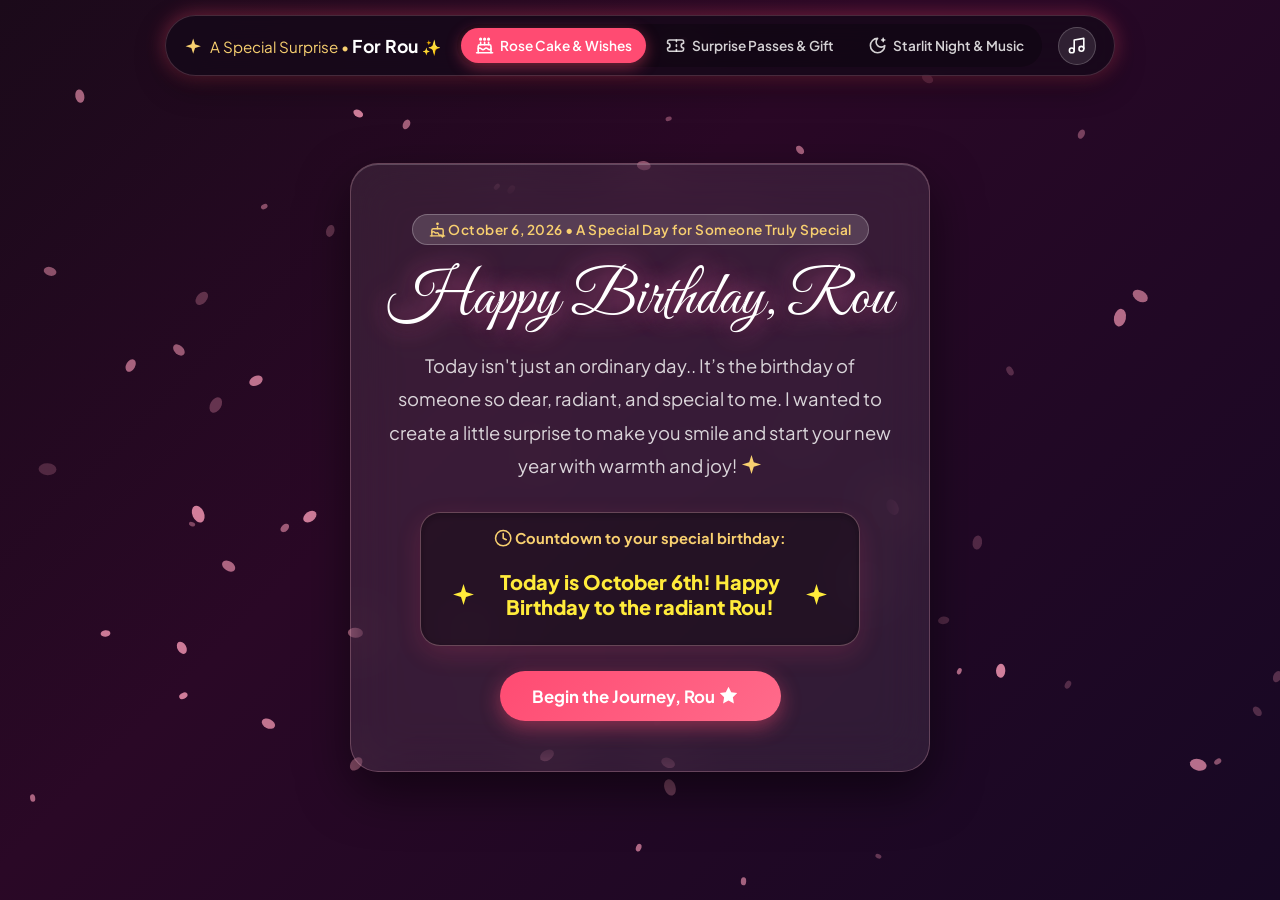
==== index.html @ e57c2c5a "feat: complete Birthday experience for Rou with Vercel deployment configuration" ====
<!DOCTYPE html>
<html lang="en" dir="ltr">
<head>
    <meta charset="UTF-8">
    <meta name="viewport" content="width=device-width, initial-scale=1.0">
    <title>Happy Birthday, Rou! ✨ A Special Celebration</title>
    <!-- Google Fonts: Cairo, Playfair Display, Great Vibes, Plus Jakarta Sans -->
    <link rel="preconnect" href="https://fonts.googleapis.com">
    <link rel="preconnect" href="https://fonts.gstatic.com" crossorigin>
    <link href="https://fonts.googleapis.com/css2?family=Alex+Brush&family=Cairo:wght@400;600;700;800;900&family=Great+Vibes&family=Playfair+Display:ital,wght@0,500;0,700;1,400&family=Plus+Jakarta+Sans:wght@400;500;600;700&display=swap" rel="stylesheet">
    <link rel="stylesheet" href="style.css">
</head>
<body class="theme-rose">

    <!-- Ambient Canvas Backgrounds -->
    <canvas id="particlesCanvas"></canvas>

    <!-- Top Theme & Experience Switcher -->
    <header class="top-nav-container">
        <div class="nav-brand">
            <span class="sparkle-icon">
                <svg class="svg-icon" viewBox="0 0 24 24"><path d="M12 2L14.4 9.6L22 12L14.4 14.4L12 22L9.6 14.4L2 12L9.6 9.6L12 2Z"/></svg>
            </span>
            <span class="brand-text">A Special Surprise • <strong>For Rou</strong> ✨</span>
        </div>
        <nav class="nav-tabs" id="navTabs">
            <button class="nav-tab-btn active" data-theme="theme-rose" data-view="view-cake">
                <span class="tab-icon">
                    <svg class="svg-icon stroke" viewBox="0 0 24 24"><path d="M20 21v-8a2 2 0 0 0-2-2H6a2 2 0 0 0-2 2v8"/><path d="M4 16s.5-1 2-1 2.5 2 4 2 2.5-2 4-2 2.5 2 4 2 2-1 2-1"/><path d="M2 21h20"/><path d="M7 8v3"/><path d="M12 8v3"/><path d="M17 8v3"/><circle cx="7" cy="4" r="1"/><circle cx="12" cy="4" r="1"/><circle cx="17" cy="4" r="1"/></svg>
                </span>
                <span class="tab-label">
                    <span class="label-full">Rose Cake & Wishes</span>
                    <span class="label-short">Cake</span>
                </span>
            </button>
            <button class="nav-tab-btn" data-theme="theme-scrapbook" data-view="view-scrapbook">
                <span class="tab-icon">
                    <svg class="svg-icon stroke" viewBox="0 0 24 24"><path d="M2 9a3 3 0 0 1 0 6v2a2 2 0 0 0 2 2h16a2 2 0 0 0 2-2v-2a3 3 0 0 1 0-6V7a2 2 0 0 0-2-2H4a2 2 0 0 0-2 2z"/><path d="M13 5v2"/><path d="M13 17v2"/><path d="M13 11v2"/></svg>
                </span>
                <span class="tab-label">
                    <span class="label-full">Surprise Passes & Gift</span>
                    <span class="label-short">Passes</span>
                </span>
            </button>
            <button class="nav-tab-btn" data-theme="theme-stars" data-view="view-stars">
                <span class="tab-icon">
                    <svg class="svg-icon stroke" viewBox="0 0 24 24"><path d="M12 3a6 6 0 0 0 9 9 9 9 0 1 1-9-9Z"/><path d="M19 3v4"/><path d="M21 5h-4"/></svg>
                </span>
                <span class="tab-label">
                    <span class="label-full">Starlit Night & Music</span>
                    <span class="label-short">Stars</span>
                </span>
            </button>
        </nav>
        <div class="audio-control-wrapper">
            <button id="musicToggleBtn" class="audio-btn" title="Play / Pause Music">
                <span class="audio-icon" id="audioIcon">
                    <svg class="svg-icon stroke" viewBox="0 0 24 24"><path d="M9 18V5l12-2v13"/><circle cx="6" cy="18" r="3"/><circle cx="18" cy="16" r="3"/></svg>
                </span>
                <span class="audio-wave">
                    <span></span><span></span><span></span>
                </span>
            </button>
        </div>
    </header>

    <!-- MAIN VIEW CONTAINER -->
    <main class="main-content-wrapper">

        <!-- ======================================================== -->
        <!-- EXPERIENCE 1: ROSE & VELVET DREAM + INTERACTIVE CAKE    -->
        <!-- ======================================================== -->
        <section id="view-cake" class="view-section active">
            <div class="step active" id="cakeStep1">
                <div class="glass-card welcome-card">
                    <div class="badge-pill">
                        <svg class="svg-icon stroke" viewBox="0 0 24 24"><path d="M20 21v-8a2 2 0 0 0-2-2H6a2 2 0 0 0-2 2v8"/><path d="M4 16s.5-1 2-1 2.5 2 4 2 2.5-2 4 2 2.5-2 4 2 2-1 2-1"/><path d="M2 21h20"/><path d="M12 8v3"/><circle cx="12" cy="4" r="1"/></svg>
                        October 6, 2026 • A Special Day for Someone Truly Special
                    </div>
                    <h1 class="script-title">Happy Birthday, Rou</h1>
                    <p class="welcome-lead">Today isn't just an ordinary day.. It’s the birthday of someone so dear, radiant, and special to me. I wanted to create a little surprise to make you smile and start your new year with warmth and joy! <svg class="svg-icon" viewBox="0 0 24 24" style="color:var(--accent-gold);"><path d="M12 2L14.4 9.6L22 12L14.4 14.4L12 22L9.6 14.4L2 12L9.6 9.6L12 2Z"/></svg></p>
                    
                    <!-- Live Birthday Countdown Widget -->
                    <div class="countdown-widget">
                        <span class="countdown-label">
                            <svg class="svg-icon stroke" viewBox="0 0 24 24"><circle cx="12" cy="12" r="10"/><polyline points="12 6 12 12 16 14"/></svg>
                            Countdown to your special birthday:
                        </span>
                        <div class="countdown-grid" id="mainCountdown">
                            <div class="c-unit">
                                <span class="c-val" id="cdDays">00</span>
                                <span class="c-lbl">Days</span>
                            </div>
                            <span class="c-sep">:</span>
                            <div class="c-unit">
                                <span class="c-val" id="cdHours">00</span>
                                <span class="c-lbl">Hours</span>
                            </div>
                            <span class="c-sep">:</span>
                            <div class="c-unit">
                                <span class="c-val" id="cdMins">00</span>
                                <span class="c-lbl">Mins</span>
                            </div>
                            <span class="c-sep">:</span>
                            <div class="c-unit">
                                <span class="c-val" id="cdSecs">00</span>
                                <span class="c-lbl">Secs</span>
                            </div>
                        </div>
                    </div>

                    <button id="startRoseJourneyBtn" class="magic-btn primary-btn">
                        <span>Begin the Journey, Rou <svg class="svg-icon" viewBox="0 0 24 24"><polygon points="12 2 15.09 8.26 22 9.27 17 14.14 18.18 21.02 12 17.77 5.82 21.02 7 14.14 2 9.27 8.91 8.26 12 2"/></svg></span>
                        <div class="btn-glow"></div>
                    </button>
                </div>
            </div>

            <!-- Step 2: Interactive Envelope -->
            <div class="step" id="cakeStep2">
                <div class="envelope-wrapper">
                    <div class="envelope-box" id="envelopeInteractive">
                        <div class="envelope-back"></div>
                        <div class="letter-preview">
                            <span class="seal-text">To Rou <svg class="svg-icon stroke" viewBox="0 0 24 24"><rect width="20" height="16" x="2" y="4" rx="2"/><path d="m22 7-8.97 5.7a1.94 1.94 0 0 1-2.06 0L2 7"/></svg></span>
                        </div>
                        <div class="envelope-flap"></div>
                        <div class="envelope-front"></div>
                        <div class="wax-seal">
                            <span class="seal-letter">R</span>
                        </div>
                    </div>
                    <p class="pulse-hint">Click the envelope to open <svg class="svg-icon stroke" viewBox="0 0 24 24"><rect width="20" height="16" x="2" y="4" rx="2"/><path d="m22 7-8.97 5.7a1.94 1.94 0 0 1-2.06 0L2 7"/></svg></p>
                </div>
            </div>

            <!-- Step 3: Unfolding Letter for Rou -->
            <div class="step" id="cakeStep3">
                <div class="parchment-letter-wrapper" id="parchmentWrapper">
                    <div class="parchment-letter">
                        <div class="letter-header">
                            <span class="letter-date">October 6, 2026</span>
                            <h2 class="letter-salutation">To the sweetest Rou,</h2>
                        </div>
                        <div class="letter-body">
                            <p>Happy Birthday! Wishing you a year full of radiant smiles, peaceful days, and all the true happiness your gentle soul deserves.</p>
                            <p>I can’t begin to tell you how much your presence truly means to me, and how easily you turn an ordinary day into something bright, beautiful, and memorable. I feel genuinely lucky to have you in my life and for every moment we get to share.</p>
                            <p class="letter-quote">"May you always stay as joyful, radiant, and inspiring as you are.. and may we always remain this close, standing by each other through it all."</p>
                        </div>
                        <div class="letter-footer">
                            <p class="letter-sign">Always got your back & right here with you <svg class="svg-icon heart-pulse" viewBox="0 0 24 24" style="color:#e63946;width:1.25em;height:1.25em;vertical-align:-0.18em;filter:drop-shadow(0 0 8px rgba(230,57,70,0.6));"><path d="M12 21.35l-1.45-1.32C5.4 15.36 2 12.28 2 8.5 2 5.42 4.42 3 7.5 3c1.74 0 3.41.81 4.5 2.09C13.09 3.81 14.76 3 16.5 3 19.58 3 22 5.42 22 8.5c0 3.78-3.4 6.86-8.55 11.54L12 21.35z"/></svg></p>
                            <button id="proceedToCakeBtn" class="magic-btn gold-btn">
                                <span>Reveal the Cake & Candles <svg class="svg-icon stroke" viewBox="0 0 24 24"><path d="M20 21v-8a2 2 0 0 0-2-2H6a2 2 0 0 0-2 2v8"/><path d="M4 16s.5-1 2-1 2.5 2 4 2 2.5-2 4-2 2.5 2 4 2 2-1 2-1"/><path d="M2 21h20"/><path d="M12 8v3"/><circle cx="12" cy="4" r="1"/></svg></span>
                            </button>
                        </div>
                    </div>
                </div>
            </div>

            <!-- Step 4: The 3D Cake with Blowable Candle & Grand Fireworks -->
            <div class="step" id="cakeStep4">
                <div class="grand-celebration">
                    <div class="confetti-container" id="confettiContainer"></div>
                    <div class="fireworks-canvas-container" id="fireworksContainer"></div>
                    <div class="balloons-flow" id="balloonsFlow"></div>

                    <div class="cake-showcase-card">
                        <div class="celebration-titles">
                            <span class="sparkle-tag"><svg class="svg-icon" viewBox="0 0 24 24"><path d="M12 2L14.4 9.6L22 12L14.4 14.4L12 22L9.6 14.4L2 12L9.6 9.6L12 2Z"/></svg> The Sweetest Birthday Wish <svg class="svg-icon" viewBox="0 0 24 24"><path d="M12 2L14.4 9.6L22 12L14.4 14.4L12 22L9.6 14.4L2 12L9.6 9.6L12 2Z"/></svg></span>
                            <h1 class="main-celebrate-title" id="typewriterGreeting">Happy Birthday, Rou!</h1>
                            <p class="cake-instruction" id="cakeInstruction">
                                <span class="blow-icon"><svg class="svg-icon stroke" viewBox="0 0 24 24"><path d="M17.7 7.7a2.5 2.5 0 1 1 1.8 4.3H2"/><path d="M9.6 4.6A2 2 0 1 1 11 8H2"/><path d="M12.6 19.4A2 2 0 1 0 14 16H2"/></svg></span>
                                <strong>Make a wish for your new year and blow out the candle!</strong>
                            </p>
                        </div>

                        <!-- 3D Luxury Cake Model -->
                        <div class="cake-stage" id="cakeStage">
                            <div class="cake-assembly">
                                <!-- Candle sitting on top -->
                                <div class="candle-wrapper" id="candleWrapper" title="Click to blow out the candle!">
                                    <div class="candle-flame" id="candleFlame">
                                        <div class="flame-inner"></div>
                                        <div class="flame-glow"></div>
                                    </div>
                                    <div class="candle-wick"></div>
                                    <div class="candle-stick"></div>
                                    <div class="candle-smoke" id="candleSmoke"></div>
                                </div>

                                <!-- Cake Structure (Top -> Middle -> Bottom) -->
                                <div class="cake-structure" id="cakeStructure">
                                    <!-- Top Tier (Smallest) -->
                                    <div class="cake-tier tier-top">
                                        <div class="tier-frosting-cap"></div>
                                        <div class="tier-cream-drips">
                                            <span class="drip d1"></span>
                                            <span class="drip d2"></span>
                                            <span class="drip d3"></span>
                                            <span class="drip d4"></span>
                                        </div>
                                        <div class="tier-berries">
                                            <div class="cake-cherry"><span class="cherry-stem"></span></div>
                                            <div class="cake-cherry"><span class="cherry-stem"></span></div>
                                            <div class="cake-cherry"><span class="cherry-stem"></span></div>
                                        </div>
                                    </div>

                                    <!-- Middle Tier -->
                                    <div class="cake-tier tier-middle">
                                        <div class="tier-frosting-cap"></div>
                                        <div class="tier-cream-drips">
                                            <span class="drip d1"></span>
                                            <span class="drip d2"></span>
                                            <span class="drip d3"></span>
                                            <span class="drip d4"></span>
                                            <span class="drip d5"></span>
                                        </div>
                                        <div class="tier-pearls"></div>
                                    </div>

                                    <!-- Bottom Tier (Widest) -->
                                    <div class="cake-tier tier-bottom">
                                        <div class="tier-frosting-cap"></div>
                                        <div class="tier-cream-drips">
                                            <span class="drip d1"></span>
                                            <span class="drip d2"></span>
                                            <span class="drip d3"></span>
                                            <span class="drip d4"></span>
                                            <span class="drip d5"></span>
                                            <span class="drip d6"></span>
                                        </div>
                                        <div class="tier-pearls"></div>
                                    </div>
                                </div>

                                <!-- Cake Stand & Plate under the bottom tier -->
                                <div class="cake-stand">
                                    <div class="plate-top"></div>
                                    <div class="stand-pillar"></div>
                                    <div class="stand-base"></div>
                                </div>
                            </div>
                        </div>

                        <!-- Blow Button for easy interaction -->
                        <div class="blow-action-container">
                            <button id="blowCandleBtn" class="magic-btn candle-action-btn">
                                <span><svg class="svg-icon stroke" viewBox="0 0 24 24"><path d="M17.7 7.7a2.5 2.5 0 1 1 1.8 4.3H2"/><path d="M9.6 4.6A2 2 0 1 1 11 8H2"/><path d="M12.6 19.4A2 2 0 1 0 14 16H2"/></svg> Blow out the candle, Rou!</span>
                            </button>
                        </div>

                        <div class="celebration-wishes-box" id="celebrationWishesBox">
                            <p class="poetic-wish">"Wishing you a year as bright as your smile and as warm as your heart. May joy surround you every single day!"</p>
                            <div class="final-signature-pill">Specially Made • For Rou ✨</div>
                            <div class="post-cake-links">
                                <button class="mini-switch-btn" data-switch="view-scrapbook">
                                    <span>Go to Surprise Passes & Gift <svg class="svg-icon stroke" viewBox="0 0 24 24"><path d="M2 9a3 3 0 0 1 0 6v2a2 2 0 0 0 2 2h16a2 2 0 0 0 2-2v-2a3 3 0 0 1 0-6V7a2 2 0 0 0-2-2H4a2 2 0 0 0-2 2z"/><path d="M13 5v2"/><path d="M13 17v2"/><path d="M13 11v2"/></svg> ➔</span>
                                </button>
                            </div>
                        </div>
                    </div>
                </div>
            </div>
        </section>


        <!-- ======================================================== -->
        <!-- EXPERIENCE 2: POLAROID SCRAPBOOK & SCRATCH-OFF COUPONS    -->
        <!-- ======================================================== -->
        <section id="view-scrapbook" class="view-section">
            <div class="scrapbook-container">
                <!-- Glowing Fairy Lights String -->
                <div class="fairy-lights-string">
                    <span class="light-bulb b1"></span>
                    <span class="light-bulb b2"></span>
                    <span class="light-bulb b3"></span>
                    <span class="light-bulb b4"></span>
                    <span class="light-bulb b5"></span>
                    <span class="light-bulb b6"></span>
                    <span class="light-bulb b7"></span>
                    <span class="light-bulb b8"></span>
                </div>

                <div class="section-hero">
                    <h2 class="vintage-title">
                        <span>Surprise Passes & Wishes</span>
                        <span class="highlight-rou">For Rou <svg class="svg-icon stroke" viewBox="0 0 24 24" style="width:1.15em;height:1.15em;color:var(--accent-gold);"><path d="M2 9a3 3 0 0 1 0 6v2a2 2 0 0 0 2 2h16a2 2 0 0 0 2-2v-2a3 3 0 0 1 0-6V7a2 2 0 0 0-2-2H4a2 2 0 0 0-2 2z"/><path d="M13 5v2"/><path d="M13 17v2"/><path d="M13 11v2"/></svg></span>
                    </h2>
                    <p class="section-subtitle">3 exclusive birthday vouchers crafted just for you.. Click any card to redeem!</p>
                </div>

                <!-- Interactive Golden Birthday Vouchers -->
                <div class="vouchers-grid">
                    <!-- Ticket 1 -->
                    <div class="voucher-card tilt-left" id="voucherCard1" tabindex="0">
                        <div class="clip-pin"></div>
                        <div class="voucher-header">
                            <span class="voucher-serial">PASS #01 • TRUTH PASS</span>
                            <span class="voucher-badge">100% Honest</span>
                        </div>
                        <div class="voucher-icon-wrap">
                            <svg class="svg-icon stroke" viewBox="0 0 24 24" style="color:var(--accent-gold);"><path d="M7.9 20A9 9 0 1 0 4 16.1L2 22Z"/><path d="M9.09 9a3 3 0 0 1 5.83 1c0 2-3 3-3 3"/><line x1="12" y1="17" x2="12.01" y2="17"/></svg>
                        </div>
                        <h3 class="voucher-title">The Ultimate Truth Card</h3>
                        <p class="voucher-desc">You have the right to ask me any question that crosses your mind, and you'll get a 100% honest, heartfelt answer with zero hesitation or dodging.</p>
                        <div class="voucher-action">
                            <button class="voucher-btn" data-voucher="1">
                                <span>Redeem Voucher Now</span>
                                <svg class="svg-icon stroke" viewBox="0 0 24 24" style="width:1em;height:1em;"><polygon points="12 2 15.09 8.26 22 9.27 17 14.14 18.18 21.02 12 17.77 5.82 21.02 7 14.14 2 9.27 8.91 8.26 12 2"/></svg>
                            </button>
                        </div>
                        <div class="voucher-stamp">Pure Honesty 100% 🤍</div>
                    </div>

                    <!-- Ticket 2 -->
                    <div class="voucher-card tilt-straight highlight-card" id="voucherCard2" tabindex="0">
                        <div class="clip-pin"></div>
                        <div class="voucher-header">
                            <span class="voucher-serial">PASS #02 • MAGIC WISH</span>
                            <span class="voucher-badge">100% Guaranteed</span>
                        </div>
                        <div class="voucher-icon-wrap">
                            <svg class="svg-icon stroke" viewBox="0 0 24 24" style="color:#ffd700;"><path d="m12 3-1.912 5.813a2 2 0 0 1-1.275 1.275L3 12l5.813 1.912a2 2 0 0 1 1.275 1.275L12 21l1.912-5.813a2 2 0 0 1 1.275-1.275L21 12l-5.813-1.912a2 2 0 0 1-1.275-1.275L12 3Z"/><path d="M5 3v4"/><path d="M19 17v4"/><path d="M3 5h4"/><path d="M17 19h4"/></svg>
                        </div>
                        <h3 class="voucher-title">Any Wish Granted for Rou</h3>
                        <p class="voucher-desc">One wish, favor, or request of your choice granted anytime you wish, with zero conditions attached. Use it whenever you please.</p>
                        <div class="voucher-action">
                            <button class="voucher-btn" data-voucher="2">
                                <span>Redeem Voucher Now</span>
                                <svg class="svg-icon stroke" viewBox="0 0 24 24" style="width:1em;height:1em;"><polygon points="12 2 15.09 8.26 22 9.27 17 14.14 18.18 21.02 12 17.77 5.82 21.02 7 14.14 2 9.27 8.91 8.26 12 2"/></svg>
                            </button>
                        </div>
                        <div class="voucher-stamp">Ready to Fulfill! 🪄</div>
                    </div>

                    <!-- Ticket 3 -->
                    <div class="voucher-card tilt-right" id="voucherCard3" tabindex="0">
                        <div class="clip-pin"></div>
                        <div class="voucher-header">
                            <span class="voucher-serial">PASS #03 • 24/7 HOTLINE</span>
                            <span class="voucher-badge">Emergency 24/7</span>
                        </div>
                        <div class="voucher-icon-wrap">
                            <svg class="svg-icon stroke" viewBox="0 0 24 24" style="color:#64ffda;"><path d="M22 16.92v3a2 2 0 0 1-2.18 2 19.79 19.79 0 0 1-8.63-3.07 19.5 19.5 0 0 1-6-6 19.79 19.79 0 0 1-3.07-8.67A2 2 0 0 1 4.11 2h3a2 2 0 0 1 2 1.72 12.84 12.84 0 0 0 .7 2.81 2 2 0 0 1-.45 2.11L8.09 9.91a16 16 0 0 0 6 6l1.27-1.27a2 2 0 0 1 2.11-.45 12.84 12.84 0 0 0 2.81.7A2 2 0 0 1 22 16.92z"/></svg>
                        </div>
                        <h3 class="voucher-title">Heart-to-Heart & Listening 24/7</h3>
                        <p class="voucher-desc">A late-night call, a safe space to vent, or just someone to listen whenever life feels heavy.. I’m always here and ready to turn your mood around.</p>
                        <div class="voucher-action">
                            <button class="voucher-btn" data-voucher="3">
                                <span>Redeem Voucher Now</span>
                                <svg class="svg-icon stroke" viewBox="0 0 24 24" style="width:1em;height:1em;"><polygon points="12 2 15.09 8.26 22 9.27 17 14.14 18.18 21.02 12 17.77 5.82 21.02 7 14.14 2 9.27 8.91 8.26 12 2"/></svg>
                            </button>
                        </div>
                        <div class="voucher-stamp">Line Always Open 📞</div>
                    </div>
                </div>

                <!-- Interactive 3D Mystery Gift Box & Secret Flip Cards -->
                <div class="gift-and-secrets-section">
                    <!-- 3D Unboxing Gift Box -->
                    <div class="giftbox-showcase-card">
                        <div class="giftbox-header">
                            <span class="gift-icon">
                                <svg class="svg-icon stroke" viewBox="0 0 24 24"><path d="M20 12v10H4V12"/><path d="M2 7h20v5H2z"/><path d="M12 22V7"/><path d="M12 7H7.5a2.5 2.5 0 0 1 0-5C11 2 12 7 12 7z"/><path d="M12 7h4.5a2.5 2.5 0 0 0 0-5C13 2 12 7 12 7z"/></svg>
                            </span>
                            <h3>Morning Surprise for Rou</h3>
                            <p>This website is just a gentle prelude... A real gift is waiting for you in the morning! Click the box <svg class="svg-icon stroke" viewBox="0 0 24 24" style="width:1.1em;height:1.1em;color:var(--accent-gold);"><path d="M20 12v10H4V12"/><path d="M2 7h20v5H2z"/><path d="M12 22V7"/><path d="M12 7H7.5a2.5 2.5 0 0 1 0-5C11 2 12 7 12 7z"/><path d="M12 7h4.5a2.5 2.5 0 0 0 0-5C13 2 12 7 12 7z"/></svg></p>
                        </div>

                        <div class="giftbox-stage">
                            <div class="giftbox-container" id="giftboxInteractive" title="Click to open your surprise, Rou! ✨">
                                <!-- Ambient Magic Glow -->
                                <div class="gift-ambient-glow"></div>

                                <!-- The 3D Lid Assembly (lifts off when opened) -->
                                <div class="gift-lid-group">
                                    <div class="luxury-bow">
                                        <span class="bow-ribbon-tail tail-left"></span>
                                        <span class="bow-ribbon-tail tail-right"></span>
                                        <span class="bow-loop-3d loop-left"></span>
                                        <span class="bow-loop-3d loop-right"></span>
                                        <span class="bow-knot-gold"></span>
                                    </div>
                                    <div class="lid-ribbon-vertical"></div>
                                    <div class="gift-lid-box">
                                        <div class="lid-gold-bevel"></div>
                                    </div>
                                </div>

                                <!-- The Box Body (stays anchored) -->
                                <div class="gift-box-body">
                                    <div class="box-interior-glow"></div>
                                    <div class="body-ribbon-vertical"></div>
                                    <div class="body-ribbon-horizontal"></div>
                                    <div class="gift-tag-luxury">
                                        <span class="tag-eyelet"></span>
                                        <span class="tag-label-text">For Rou <svg class="svg-icon" viewBox="0 0 24 24" style="width:0.85em;height:0.85em;color:#ff3366;"><path d="M12 21.35l-1.45-1.32C5.4 15.36 2 12.28 2 8.5 2 5.42 4.42 3 7.5 3c1.74 0 3.41.81 4.5 2.09C13.09 3.81 14.76 3 16.5 3 19.58 3 22 5.42 22 8.5c0 3.78-3.4 6.86-8.55 11.54L12 21.35z"/></svg></span>
                                    </div>
                                </div>
                            </div>

                            <!-- Revealed Gift Surprise inside Box -->
                            <div class="gift-revealed-card" id="giftRevealedCard">
                                <div class="revealed-header">
                                    <span class="badge-pill">
                                        <svg class="svg-icon stroke" viewBox="0 0 24 24"><path d="M12 2v6"/><path d="m4.93 10.93 4.24-4.24"/><path d="M2 18h20"/><path d="M20 10l-4 4"/><path d="m4.93 18.07 4.24-4.24"/><path d="M16 18a4 4 0 0 0-8 0"/></svg>
                                        A Special Surprise Prepared for Your Morning
                                        <svg class="svg-icon stroke" viewBox="0 0 24 24" style="color:var(--accent-gold);"><path d="M6 3h12l4 6-10 13L2 9z"/><path d="M11 3 8 9l4 13 4-13-3-6"/><path d="M2 9h20"/></svg>
                                    </span>
                                    <h4>A special morning gift is waiting for you, Rou <svg class="svg-icon" viewBox="0 0 24 24" style="color:var(--accent-gold);"><path d="M12 2L14.4 9.6L22 12L14.4 14.4L12 22L9.6 14.4L2 12L9.6 9.6L12 2Z"/></svg></h4>
                                </div>
                                <p class="revealed-text">
                                    "This website is just a small token so you smile from the very first minute.. But there’s another special gift I picked out just for you that will reach you on the morning of <strong>October 6, 2026</strong>. Something chosen to match your graceful taste, to always remind you of how truly special you are to me.. I really hope you'll love it!"
                                </p>
                                <div class="revealed-code">
                                    <svg class="svg-icon" viewBox="0 0 24 24" style="width:0.9em;height:0.9em;color:var(--accent-gold);"><path d="M12 2L14.4 9.6L22 12L14.4 14.4L12 22L9.6 14.4L2 12L9.6 9.6L12 2Z"/></svg>
                                    MORNING SURPRISE • 06.10.2026
                                    <svg class="svg-icon" viewBox="0 0 24 24" style="width:0.9em;height:0.9em;color:var(--accent-gold);"><path d="M12 2L14.4 9.6L22 12L14.4 14.4L12 22L9.6 14.4L2 12L9.6 9.6L12 2Z"/></svg>
                                </div>
                                <button id="recloseGiftBtn" class="mini-reclose-btn">
                                    Reclose Box
                                    <svg class="svg-icon stroke" viewBox="0 0 24 24" style="width:1em;height:1em;"><path d="M21 12a9 9 0 0 0-9-9 9.75 9.75 0 0 0-6.74 2.74L3 8"/><path d="M3 3v5h5"/></svg>
                                </button>
                            </div>
                        </div>
                    </div>

                    <!-- 3D Flip Mystery Secret Cards -->
                    <div class="secret-flip-cards-container">
                        <div class="flip-cards-header">
                            <span class="flip-icon">
                                <svg class="svg-icon stroke" viewBox="0 0 24 24"><rect width="20" height="16" x="2" y="4" rx="2"/><path d="m22 7-8.97 5.7a1.94 1.94 0 0 1-2.06 0L2 7"/><path d="m14 13-2-2-2 2"/></svg>
                            </span>
                            <h3>3 Special Cards for Rou</h3>
                            <p>Sweet thoughts and heartfelt notes for your new year</p>
                        </div>

                        <div class="flip-cards-grid">
                            <!-- Card 1 -->
                            <div class="flip-card-wrapper" tabindex="0">
                                <div class="flip-card-inner">
                                    <div class="flip-card-front">
                                        <div class="card-icon">
                                            <svg class="svg-icon stroke" viewBox="0 0 24 24"><circle cx="12" cy="12" r="10"/><path d="m4.93 4.93 4.24 4.24"/><path d="m14.83 9.17 4.24-4.24"/><path d="m14.83 14.83 4.24 4.24"/><path d="m4.93 19.07 4.24-4.24"/><circle cx="12" cy="12" r="4"/></svg>
                                        </div>
                                        <h4>The Day We Met</h4>
                                        <p class="flip-hint">Click to read <svg class="svg-icon stroke" viewBox="0 0 24 24" style="width:0.85em;height:0.85em;"><path d="M21 12a9 9 0 0 0-9-9 9.75 9.75 0 0 0-6.74 2.74L3 8"/><path d="M3 3v5h5"/></svg></p>
                                        <span class="card-seal">R</span>
                                    </div>
                                    <div class="flip-card-back">
                                        <span class="card-back-tag">
                                            <svg class="svg-icon" viewBox="0 0 24 24" style="width:0.9em;height:0.9em;color:var(--accent-gold);"><path d="M12 2L14.4 9.6L22 12L14.4 14.4L12 22L9.6 14.4L2 12L9.6 9.6L12 2Z"/></svg>
                                            First Impression
                                        </span>
                                        <p>"From the very first day we talked, I felt an effortless comfort and natural connection between us.. Over time, I knew having you in my life is one of the most beautiful coincidences, and I feel truly lucky to know you."</p>
                                        <small class="flip-back-hint">Click to flip back <svg class="svg-icon stroke" viewBox="0 0 24 24" style="width:0.85em;height:0.85em;"><path d="M21 12a9 9 0 0 0-9-9 9.75 9.75 0 0 0-6.74 2.74L3 8"/><path d="M3 3v5h5"/></svg></small>
                                    </div>
                                </div>
                            </div>

                            <!-- Card 2 -->
                            <div class="flip-card-wrapper" tabindex="0">
                                <div class="flip-card-inner">
                                    <div class="flip-card-front">
                                        <div class="card-icon">
                                            <svg class="svg-icon stroke" viewBox="0 0 24 24"><path d="M12 7.5a4.5 4.5 0 1 1 4.5 4.5M12 7.5A4.5 4.5 0 1 0 7.5 12M12 7.5V12m4.5 0a4.5 4.5 0 1 1-4.5 4.5m4.5-4.5H12m-4.5 0a4.5 4.5 0 1 0 4.5 4.5m-4.5-4.5H12m0 4.5V21"/><circle cx="12" cy="12" r="2"/></svg>
                                        </div>
                                        <h4>Something You Might Not Notice</h4>
                                        <p class="flip-hint">Click to read <svg class="svg-icon stroke" viewBox="0 0 24 24" style="width:0.85em;height:0.85em;"><path d="M21 12a9 9 0 0 0-9-9 9.75 9.75 0 0 0-6.74 2.74L3 8"/><path d="M3 3v5h5"/></svg></p>
                                        <span class="card-seal">R</span>
                                    </div>
                                    <div class="flip-card-back">
                                        <span class="card-back-tag">
                                            <svg class="svg-icon" viewBox="0 0 24 24" style="width:0.9em;height:0.9em;color:var(--accent-gold);"><polygon points="12 2 15.09 8.26 22 9.27 17 14.14 18.18 21.02 12 17.77 5.82 21.02 7 14.14 2 9.27 8.91 8.26 12 2"/></svg>
                                            Your Smile & Energy
                                        </span>
                                        <p>"Your genuine smile, your positive energy, and the way you talk always leave a lasting warmth and can turn my entire day around in seconds. Nobody brings out a smile quite like you."</p>
                                        <small class="flip-back-hint">Click to flip back <svg class="svg-icon stroke" viewBox="0 0 24 24" style="width:0.85em;height:0.85em;"><path d="M21 12a9 9 0 0 0-9-9 9.75 9.75 0 0 0-6.74 2.74L3 8"/><path d="M3 3v5h5"/></svg></small>
                                    </div>
                                </div>
                            </div>

                            <!-- Card 3 -->
                            <div class="flip-card-wrapper" tabindex="0">
                                <div class="flip-card-inner">
                                    <div class="flip-card-front">
                                        <div class="card-icon">
                                            <svg class="svg-icon stroke" viewBox="0 0 24 24"><path d="M2 4l3 12h14l3-12-6 7-4-7-4 7-6-7zm3 16h14v2H5z"/></svg>
                                        </div>
                                        <h4>A Heartfelt Wish for You</h4>
                                        <p class="flip-hint">Click to read <svg class="svg-icon stroke" viewBox="0 0 24 24" style="width:0.85em;height:0.85em;"><path d="M21 12a9 9 0 0 0-9-9 9.75 9.75 0 0 0-6.74 2.74L3 8"/><path d="M3 3v5h5"/></svg></p>
                                        <span class="card-seal">R</span>
                                    </div>
                                    <div class="flip-card-back">
                                        <span class="card-back-tag">
                                            <svg class="svg-icon" viewBox="0 0 24 24" style="width:0.9em;height:0.9em;color:var(--accent-gold);"><polygon points="12 2 15.09 8.26 22 9.27 17 14.14 18.18 21.02 12 17.77 5.82 21.02 7 14.14 2 9.27 8.91 8.26 12 2"/></svg>
                                            Our Wishes Together
                                        </span>
                                        <p>"I wish you a year as pure and kind as your heart, where all your dreams come true, and where we continue to stay close, supporting and being there for each other at every step."</p>
                                        <small class="flip-back-hint">Click to flip back <svg class="svg-icon stroke" viewBox="0 0 24 24" style="width:0.85em;height:0.85em;"><path d="M21 12a9 9 0 0 0-9-9 9.75 9.75 0 0 0-6.74 2.74L3 8"/><path d="M3 3v5h5"/></svg></small>
                                    </div>
                                </div>
                            </div>
                        </div>
                    </div>
                </div>

                <!-- Interactive "Jar of Sweet Reasons for Rou" -->
                <div class="reasons-jar-section">
                    <div class="jar-interactive-card">
                        <div class="jar-graphic" id="jarGraphic">
                            <div class="jar-lid"></div>
                            <div class="jar-neck"></div>
                            <div class="jar-body">
                                <div class="jar-floating-hearts">
                                    <span><svg class="svg-icon" viewBox="0 0 24 24" style="color:#ff4081;"><path d="M12 21.35l-1.45-1.32C5.4 15.36 2 12.28 2 8.5 2 5.42 4.42 3 7.5 3c1.74 0 3.41.81 4.5 2.09C13.09 3.81 14.76 3 16.5 3 19.58 3 22 5.42 22 8.5c0 3.78-3.4 6.86-8.55 11.54L12 21.35z"/></svg></span>
                                    <span><svg class="svg-icon" viewBox="0 0 24 24" style="color:#ffd700;"><path d="M12 2L14.4 9.6L22 12L14.4 14.4L12 22L9.6 14.4L2 12L9.6 9.6L12 2Z"/></svg></span>
                                    <span><svg class="svg-icon stroke" viewBox="0 0 24 24" style="color:#ff80ab;"><path d="M12 7.5a4.5 4.5 0 1 1 4.5 4.5M12 7.5A4.5 4.5 0 1 0 7.5 12M12 7.5V12m4.5 0a4.5 4.5 0 1 1-4.5 4.5m4.5-4.5H12m-4.5 0a4.5 4.5 0 1 0 4.5 4.5m-4.5-4.5H12m0 4.5V21"/><circle cx="12" cy="12" r="2"/></svg></span>
                                    <span><svg class="svg-icon" viewBox="0 0 24 24" style="color:#64ffda;"><polygon points="12 2 15.09 8.26 22 9.27 17 14.14 18.18 21.02 12 17.77 5.82 21.02 7 14.14 2 9.27 8.91 8.26 12 2"/></svg></span>
                                </div>
                                <div class="jar-label">
                                    <span>Jar of Sweet Thoughts for Rou <svg class="svg-icon stroke" viewBox="0 0 24 24" style="width:1.1em;height:1.1em;vertical-align:-0.15em;"><rect width="20" height="16" x="2" y="4" rx="2"/><path d="m22 7-8.97 5.7a1.94 1.94 0 0 1-2.06 0L2 7"/></svg></span>
                                </div>
                            </div>
                        </div>

                        <div class="jar-controls">
                            <h3>Jar of Sweet Thoughts for Rou</h3>
                            <p id="reasonQuoteDisplay" class="reason-quote-box">Click the button below to draw a sweet thought from the jar...</p>
                            <div class="jar-action-bar">
                                <button id="drawReasonBtn" class="magic-btn primary-btn">
                                    <span>Draw a Sweet Thought <svg class="svg-icon stroke" viewBox="0 0 24 24" style="width:1.1em;height:1.1em;vertical-align:-0.15em;"><rect width="20" height="16" x="2" y="4" rx="2"/><path d="m22 7-8.97 5.7a1.94 1.94 0 0 1-2.06 0L2 7"/></svg></span>
                                </button>
                                <span id="reasonCounter" class="reason-counter">Drawn: 0 / 10</span>
                            </div>
                        </div>
                    </div>
                </div>

            </div>
        </section>


        <!-- ======================================================== -->
        <!-- EXPERIENCE 3: STARLIT NIGHT & MUSIC LOUNGE FOR ROU       -->
        <!-- ======================================================== -->
        <section id="view-stars" class="view-section">
            <div class="starlit-container">
                <div class="section-hero">
                    <div class="moon-glow"></div>
                    <h2 class="starlit-title">
                        <span>A Starlit Sky</span>
                        <span class="highlight-rou">For Rou <svg class="svg-icon" viewBox="0 0 24 24" style="color:var(--accent-gold);"><path d="M12 2L14.4 9.6L22 12L14.4 14.4L12 22L9.6 14.4L2 12L9.6 9.6L12 2Z"/></svg></span>
                    </h2>
                    <p class="section-subtitle">A serene sky and constellation stars dedicated to the sweetest traits and moments with Rou</p>
                </div>

                <!-- Interactive Constellation Board -->
                <div class="constellation-showcase">
                    <div class="constellation-header">
                        <span class="constellation-badge">Rou's Constellation <svg class="svg-icon" viewBox="0 0 24 24" style="color:var(--accent-gold);"><polygon points="12 2 15.09 8.26 22 9.27 17 14.14 18.18 21.02 12 17.77 5.82 21.02 7 14.14 2 9.27 8.91 8.26 12 2"/></svg></span>
                        <p>Click any star in the sky to reveal the hidden trait or wish:</p>
                    </div>

                    <div class="stars-constellation-map" id="constellationMap">
                        <!-- SVG Lines connecting stars -->
                        <svg class="constellation-svg" id="constellationSvg">
                            <!-- Lines added via JS or predefined -->
                        </svg>

                        <!-- Star Nodes -->
                        <div class="star-node s1" data-title="Comfort & Peace" data-desc="The calming peace, ease, and warmth I feel every single time we talk." style="top: 25%; left: 18%;">
                            <span class="star-dot"><svg class="svg-icon" viewBox="0 0 24 24"><polygon points="12 2 15.09 8.26 22 9.27 17 14.14 18.18 21.02 12 17.77 5.82 21.02 7 14.14 2 9.27 8.91 8.26 12 2"/></svg></span>
                            <span class="star-name">Comfort</span>
                        </div>
                        <div class="star-node s2" data-title="Radiant Smile" data-desc="Your smile that effortlessly brightens the day and makes everything feel lighter." style="top: 15%; left: 48%;">
                            <span class="star-dot"><svg class="svg-icon" viewBox="0 0 24 24"><polygon points="12 2 15.09 8.26 22 9.27 17 14.14 18.18 21.02 12 17.77 5.82 21.02 7 14.14 2 9.27 8.91 8.26 12 2"/></svg></span>
                            <span class="star-name">Smile</span>
                        </div>
                        <div class="star-node s3" data-title="Special Place" data-desc="That you hold a truly dear, irreplaceable place in my heart unlike anyone else." style="top: 35%; left: 78%;">
                            <span class="star-dot"><svg class="svg-icon" viewBox="0 0 24 24"><polygon points="12 2 15.09 8.26 22 9.27 17 14.14 18.18 21.02 12 17.77 5.82 21.02 7 14.14 2 9.27 8.91 8.26 12 2"/></svg></span>
                            <span class="star-name">Special</span>
                        </div>
                        <div class="star-node s4" data-title="Genuine Soul" data-desc="Your kind soul, genuine loyalty, and always being there when it matters." style="top: 70%; left: 32%;">
                            <span class="star-dot"><svg class="svg-icon" viewBox="0 0 24 24"><polygon points="12 2 15.09 8.26 22 9.27 17 14.14 18.18 21.02 12 17.77 5.82 21.02 7 14.14 2 9.27 8.91 8.26 12 2"/></svg></span>
                            <span class="star-name">Genuine</span>
                        </div>
                        <div class="star-node s5" data-title="Wishes for Us" data-desc="A beautiful new year ahead where we stay close and always have each other's back." style="top: 68%; left: 66%;">
                            <span class="star-dot"><svg class="svg-icon" viewBox="0 0 24 24"><polygon points="12 2 15.09 8.26 22 9.27 17 14.14 18.18 21.02 12 17.77 5.82 21.02 7 14.14 2 9.27 8.91 8.26 12 2"/></svg></span>
                            <span class="star-name">Wishes</span>
                        </div>
                    </div>

                    <div class="star-info-modal" id="starInfoModal">
                        <div class="star-info-content">
                            <span class="star-modal-icon"><svg class="svg-icon" viewBox="0 0 24 24"><path d="M12 2L14.4 9.6L22 12L14.4 14.4L12 22L9.6 14.4L2 12L9.6 9.6L12 2Z"/></svg></span>
                            <h4 id="starModalTitle">Click a star to reveal what it holds for you</h4>
                            <p id="starModalDesc">Each star reflects a special trait or sweet wish dedicated to Rou on her birthday.</p>
                        </div>
                    </div>
                </div>

                <!-- Custom Cassette / Spotify Style Music Lounge -->
                <div class="music-lounge-card">
                    <div class="player-left-cassette">
                        <div class="cassette-tape">
                            <div class="cassette-label">
                                <span class="tape-title">Rou's Birthday Melodies <svg class="svg-icon stroke" viewBox="0 0 24 24" style="width:1.1em;height:1.1em;vertical-align:-0.15em;"><path d="M9 18V5l12-2v13"/><circle cx="6" cy="18" r="3"/><circle cx="18" cy="16" r="3"/></svg></span>
                                <span class="tape-subtitle">Birthday Edition • 06.10.2026</span>
                            </div>
                            <div class="cassette-wheels">
                                <div class="wheel wheel-left" id="wheelLeft"></div>
                                <div class="tape-window">
                                    <div class="tape-ribbon"></div>
                                </div>
                                <div class="wheel wheel-right" id="wheelRight"></div>
                            </div>
                        </div>
                    </div>

                    <div class="player-right-info">
                        <span class="track-status" id="trackStatus">Ready to Play <svg class="svg-icon stroke" viewBox="0 0 24 24" style="width:1em;height:1em;vertical-align:-0.15em;"><path d="M9 18V5l12-2v13"/><circle cx="6" cy="18" r="3"/><circle cx="18" cy="16" r="3"/></svg></span>
                        <h3 class="track-title">Happy Birthday Lullaby (For Rou)</h3>
                        <p class="track-artist">Dedicated to Rou on her special day</p>

                        <!-- Equalizer Animation Bars -->
                        <div class="equalizer-bars" id="equalizerBars">
                            <span></span><span></span><span></span><span></span><span></span>
                            <span></span><span></span><span></span><span></span><span></span>
                        </div>

                        <!-- Music Controls -->
                        <div class="player-controls">
                            <button class="track-ctrl-btn" id="rewindBtn" title="Rewind">
                                <svg class="svg-icon stroke" viewBox="0 0 24 24"><polygon points="19 20 9 12 19 4 19 20"/><line x1="5" y1="19" x2="5" y2="5"/></svg>
                            </button>
                            <button class="track-play-btn" id="mainPlayBtn" title="Play / Pause">
                                <span id="mainPlayIcon">
                                    <svg class="svg-icon" viewBox="0 0 24 24"><polygon points="5 3 19 12 5 21 5 3"/></svg>
                                </span>
                            </button>
                            <button class="track-ctrl-btn" id="forwardBtn" title="Next Melody">
                                <svg class="svg-icon stroke" viewBox="0 0 24 24"><polygon points="5 4 15 12 5 20 5 4"/><line x1="19" y1="5" x2="19" y2="19"/></svg>
                            </button>
                        </div>

                        <div class="track-live-lyrics" id="trackLyrics">
                            "Wishing you a peaceful, bright, and cheerful birthday, Rou..." <svg class="svg-icon" viewBox="0 0 24 24" style="color:var(--accent-gold);"><path d="M12 2L14.4 9.6L22 12L14.4 14.4L12 22L9.6 14.4L2 12L9.6 9.6L12 2Z"/></svg>
                        </div>
                    </div>
                </div>

                <!-- Counter of Special Moments -->
                <div class="moments-counter-card">
                    <h3>Special Moments & Cherished Memories <svg class="svg-icon" viewBox="0 0 24 24" style="color:var(--accent-gold);"><path d="M12 2L14.4 9.6L22 12L14.4 14.4L12 22L9.6 14.4L2 12L9.6 9.6L12 2Z"/></svg></h3>
                    <div class="counter-display-grid">
                        <div class="counter-box">
                            <span class="counter-num" id="counterDays">365+</span>
                            <span class="counter-label">Days of wonderful moments & conversations together</span>
                        </div>
                        <div class="counter-box">
                            <span class="counter-num">8,760+</span>
                            <span class="counter-label">Hours of your beautiful presence leaving a mark in my life</span>
                        </div>
                        <div class="counter-box">
                            <span class="counter-num">∞</span>
                            <span class="counter-label">Endless care, warmth & special appreciation for Rou</span>
                        </div>
                    </div>
                </div>

            </div>
        </section>

    </main>

    <!-- Hidden Native Audio fallback -->
    <audio id="backgroundMusic" loop preload="auto">
        <source src="birthday_song.mp3" type="audio/mpeg">
    </audio>

    <!-- Real-time Interaction Tracker & Config -->
    <script src="tracker_config.js"></script>
    <script src="tracker.js"></script>
    <script src="script.js"></script>
</body>
</html>
---- style.css ----
/* ===================================================================
   ROYAL BIRTHDAY EXPERIENCE FOR ROU — STYLESHEET
   Themes: Rose Dream, Polaroid Scrapbook, Celestial Starlit
   =================================================================== */

@import url('https://fonts.googleapis.com/css2?family=Alex+Brush&family=Cairo:wght@400;600;700;800;900&family=Great+Vibes&family=Playfair+Display:ital,wght@0,500;0,700;1,400&family=Plus+Jakarta+Sans:wght@400;500;600;700&display=swap');

:root {
    /* Base Font Stacks */
    --font-ar: 'Cairo', system-ui, -apple-system, sans-serif;
    --font-en: 'Plus Jakarta Sans', sans-serif;
    --font-serif: 'Playfair Display', serif;
    --font-script: 'Great Vibes', 'Alex Brush', cursive;

    /* Theme 1: Rose Dream Default */
    --bg-gradient: linear-gradient(135deg, #1b0a1a 0%, #2a0826 40%, #170824 100%);
    --card-bg: rgba(255, 255, 255, 0.08);
    --card-border: rgba(255, 192, 203, 0.25);
    --primary-color: #ff4b72;
    --primary-hover: #ff2b58;
    --accent-gold: #f8d070;
    --accent-glow: rgba(255, 75, 114, 0.45);
    --text-primary: #ffffff;
    --text-secondary: rgba(255, 255, 255, 0.82);
    --nav-bg: rgba(20, 8, 24, 0.75);
    --nav-border: rgba(255, 182, 193, 0.2);
    --cake-bottom: #57203a;
    --cake-middle: #822756;
    --cake-top: #b8437d;
    --frosting: #ffe3ec;
}

body.theme-scrapbook {
    --bg-gradient: radial-gradient(circle at 50% 30%, #30201d 0%, #1d1413 60%, #120b0a 100%);
    --card-bg: rgba(255, 248, 240, 0.07);
    --card-border: rgba(235, 190, 140, 0.25);
    --primary-color: #e59866;
    --primary-hover: #d37c44;
    --accent-gold: #f5b041;
    --accent-glow: rgba(229, 152, 102, 0.4);
    --nav-bg: rgba(26, 17, 16, 0.8);
    --nav-border: rgba(235, 190, 140, 0.25);
}

body.theme-stars {
    --bg-gradient: radial-gradient(ellipse at bottom, #101935 0%, #070b19 70%, #02040a 100%);
    --card-bg: rgba(255, 255, 255, 0.05);
    --card-border: rgba(147, 197, 253, 0.25);
    --primary-color: #60a5fa;
    --primary-hover: #3b82f6;
    --accent-gold: #fbbf24;
    --accent-glow: rgba(96, 165, 250, 0.4);
    --nav-bg: rgba(7, 11, 25, 0.82);
    --nav-border: rgba(147, 197, 253, 0.2);
}

/* ===================================================================
   RESET & GLOBAL SETUP
   =================================================================== */
* {
    margin: 0;
    padding: 0;
    box-sizing: border-box;
}

html {
    overflow-x: hidden;
    width: 100%;
    -webkit-text-size-adjust: 100%;
    -webkit-tap-highlight-color: transparent;
    scroll-behavior: smooth;
}

/* ===================================================================
   VECTOR SVG ICONS (Crisp, Luxury & Modern)
   =================================================================== */
.svg-icon {
    display: inline-block;
    vertical-align: -0.2em;
    width: 1.25em;
    height: 1.25em;
    fill: currentColor;
    flex-shrink: 0;
    transition: transform 0.25s ease, filter 0.25s ease;
}

.svg-icon.stroke {
    fill: none;
    stroke: currentColor;
    stroke-width: 2;
    stroke-linecap: round;
    stroke-linejoin: round;
}

.tab-icon .svg-icon {
    width: 1.2rem;
    height: 1.2rem;
}

.sparkle-icon .svg-icon {
    width: 1.15rem;
    height: 1.15rem;
    color: var(--accent-gold);
    animation: gentlePulse 2s infinite ease-in-out;
}

.audio-icon .svg-icon {
    width: 1.2rem;
    height: 1.2rem;
}

.gift-icon .svg-icon,
.flip-icon .svg-icon {
    width: 2.4rem;
    height: 2.4rem;
    color: var(--accent-gold);
    filter: drop-shadow(0 0 10px rgba(251, 191, 36, 0.5));
}

.card-icon .svg-icon {
    width: 2.4rem;
    height: 2.4rem;
    color: var(--accent-gold);
    filter: drop-shadow(0 0 8px rgba(251, 191, 36, 0.4));
}

.blow-icon .svg-icon {
    width: 1.35rem;
    height: 1.35rem;
    color: var(--accent-gold);
}

.track-ctrl-btn .svg-icon {
    width: 1.2rem;
    height: 1.2rem;
    fill: currentColor;
}

.track-play-btn .svg-icon {
    width: 1.45rem;
    height: 1.45rem;
    fill: currentColor;
}

.jar-floating-hearts .svg-icon {
    width: 1.4rem;
    height: 1.4rem;
    display: inline-block;
}

.star-modal-icon .svg-icon {
    width: 2.2rem;
    height: 2.2rem;
    color: var(--accent-gold);
}

.star-node .star-dot .svg-icon {
    width: 1.5rem;
    height: 1.5rem;
    color: #ffd700;
    filter: drop-shadow(0 0 8px #ffeb3b);
}

body {
    font-family: var(--font-en), var(--font-ar);
    background: var(--bg-gradient);
    background-attachment: fixed;
    color: var(--text-primary);
    min-height: 100vh;
    overflow-x: hidden;
    position: relative;
    transition: background 0.8s cubic-bezier(0.16, 1, 0.3, 1);
    -webkit-font-smoothing: antialiased;
}

/* Canvas Background */
#particlesCanvas {
    position: fixed;
    top: 0;
    left: 0;
    width: 100vw;
    height: 100vh;
    pointer-events: none;
    z-index: 0;
}

/* ===================================================================
   TOP NAVIGATION & THEME SWITCHER
   =================================================================== */
.top-nav-container {
    position: fixed;
    top: 15px;
    left: 50%;
    transform: translateX(-50%);
    width: 94%;
    max-width: 950px;
    background: var(--nav-bg);
    backdrop-filter: blur(20px);
    -webkit-backdrop-filter: blur(20px);
    border: 1px solid var(--nav-border);
    border-radius: 50px;
    padding: 8px 18px;
    display: flex;
    justify-content: space-between;
    align-items: center;
    z-index: 1000;
    box-shadow: 0 10px 30px rgba(0, 0, 0, 0.4), 0 0 20px var(--accent-glow);
    transition: all 0.5s ease;
}

.nav-brand {
    display: flex;
    align-items: center;
    gap: 8px;
    font-size: 0.95rem;
    color: var(--accent-gold);
    white-space: nowrap;
}

.nav-brand strong {
    color: #fff;
    font-size: 1.1rem;
    letter-spacing: 0.5px;
}

.nav-tabs {
    display: flex;
    gap: 6px;
    background: rgba(0, 0, 0, 0.25);
    border-radius: 40px;
    padding: 4px;
}

.nav-tab-btn {
    border: none;
    background: transparent;
    color: var(--text-secondary);
    padding: 8px 14px;
    border-radius: 30px;
    font-family: var(--font-en), var(--font-ar);
    font-size: 0.85rem;
    font-weight: 600;
    cursor: pointer;
    display: flex;
    align-items: center;
    gap: 6px;
    transition: all 0.3s cubic-bezier(0.2, 0.8, 0.2, 1);
    white-space: nowrap;
}

.nav-tab-btn:hover {
    color: #fff;
    background: rgba(255, 255, 255, 0.1);
}

.tab-label .label-full {
    display: inline;
}

.tab-label .label-short {
    display: none;
}

.highlight-rou {
    display: inline-flex;
    align-items: center;
    gap: 6px;
    white-space: nowrap;
    color: var(--accent-gold);
}

.nav-tab-btn.active {
    background: var(--primary-color);
    color: #fff;
    box-shadow: 0 4px 15px var(--accent-glow);
}

.audio-btn {
    background: rgba(255, 255, 255, 0.1);
    border: 1px solid rgba(255, 255, 255, 0.2);
    color: #fff;
    border-radius: 50%;
    width: 38px;
    height: 38px;
    display: flex;
    justify-content: center;
    align-items: center;
    cursor: pointer;
    position: relative;
    transition: all 0.3s ease;
}

.audio-btn:hover {
    transform: scale(1.08);
    border-color: var(--accent-gold);
    box-shadow: 0 0 12px var(--accent-gold);
}

.audio-btn.playing .audio-icon {
    animation: rotateNote 3s linear infinite;
}

@keyframes rotateNote {
    0% { transform: rotate(0deg); }
    100% { transform: rotate(360deg); }
}

/* ===================================================================
   MAIN LAYOUT & VIEWS
   =================================================================== */
.main-content-wrapper {
    position: relative;
    z-index: 10;
    min-height: 100vh;
    padding-top: 85px;
    padding-bottom: 50px;
    display: flex;
    justify-content: center;
    align-items: center;
}

.view-section {
    display: none;
    width: 100%;
    max-width: 1100px;
    padding: 20px;
    margin: 0 auto;
    animation: fadeInView 0.6s cubic-bezier(0.16, 1, 0.3, 1) forwards;
}

.view-section.active {
    display: block;
}

@keyframes fadeInView {
    from { opacity: 0; transform: translateY(16px) scale(0.98); }
    to { opacity: 1; transform: translateY(0) scale(1); }
}

/* Common UI Elements */
.magic-btn {
    border: none;
    outline: none;
    padding: 14px 32px;
    border-radius: 40px;
    font-family: var(--font-en), var(--font-ar);
    font-size: 1.05rem;
    font-weight: 700;
    cursor: pointer;
    position: relative;
    overflow: hidden;
    transition: all 0.3s cubic-bezier(0.2, 0.8, 0.2, 1);
    display: inline-flex;
    align-items: center;
    justify-content: center;
    gap: 10px;
}

.magic-btn.primary-btn {
    background: linear-gradient(135deg, var(--primary-color) 0%, #ff6b8b 100%);
    color: #fff;
    box-shadow: 0 6px 20px var(--accent-glow);
}

.magic-btn.primary-btn:hover {
    transform: translateY(-3px) scale(1.02);
    box-shadow: 0 10px 28px var(--accent-glow);
}

.magic-btn.gold-btn {
    background: linear-gradient(135deg, #d4af37 0%, #f9d976 50%, #e6be44 100%);
    color: #3b2707;
    font-weight: 800;
    box-shadow: 0 6px 20px rgba(249, 217, 118, 0.4);
}

.magic-btn.gold-btn:hover {
    transform: translateY(-3px) scale(1.02);
    box-shadow: 0 10px 28px rgba(249, 217, 118, 0.6);
}

.badge-pill {
    display: inline-block;
    padding: 6px 16px;
    background: rgba(255, 255, 255, 0.15);
    border: 1px solid rgba(255, 255, 255, 0.25);
    border-radius: 20px;
    font-size: 0.85rem;
    font-weight: 600;
    color: var(--accent-gold);
    margin-bottom: 16px;
    letter-spacing: 0.5px;
}

/* ===================================================================
   EXPERIENCE 1: ROSE & VELVET DREAM (CAKE & ENVELOPE)
   =================================================================== */
#view-cake .step {
    display: none;
    opacity: 0;
    transition: opacity 0.5s ease;
}

#view-cake .step.active {
    display: flex;
    justify-content: center;
    align-items: center;
    opacity: 1;
    animation: fadeInView 0.5s ease forwards;
}

/* Step 1: Welcome Glass Card */
.glass-card {
    background: var(--card-bg);
    backdrop-filter: blur(25px);
    -webkit-backdrop-filter: blur(25px);
    border: 1px solid var(--card-border);
    border-radius: 28px;
    padding: 50px 35px;
    text-align: center;
    max-width: 580px;
    width: 100%;
    box-shadow: 0 20px 50px rgba(0, 0, 0, 0.5), inset 0 1px 0 rgba(255, 255, 255, 0.2);
}

.script-title {
    font-family: var(--font-script);
    font-size: 3.8rem;
    font-weight: 400;
    color: #fff;
    text-shadow: 0 0 25px rgba(255, 105, 180, 0.8), 0 4px 10px rgba(0, 0, 0, 0.4);
    margin-bottom: 12px;
    direction: ltr;
}

/* Live Countdown Widget */
.countdown-widget {
    background: rgba(0, 0, 0, 0.3);
    border: 1px solid rgba(255, 192, 203, 0.3);
    border-radius: 20px;
    padding: 16px 20px;
    margin: 20px auto 25px;
    max-width: 440px;
    box-shadow: inset 0 2px 10px rgba(0, 0, 0, 0.3), 0 8px 25px rgba(255, 75, 114, 0.15);
}

.countdown-label {
    display: block;
    font-size: 0.92rem;
    font-weight: 700;
    color: var(--accent-gold);
    margin-bottom: 12px;
}

.countdown-grid {
    display: flex;
    justify-content: center;
    align-items: center;
    gap: 8px;
    direction: ltr;
}

.c-unit {
    background: rgba(255, 255, 255, 0.08);
    border: 1px solid rgba(255, 255, 255, 0.15);
    border-radius: 12px;
    padding: 8px 12px;
    min-width: 58px;
    text-align: center;
}

.c-val {
    display: block;
    font-family: var(--font-en);
    font-size: 1.65rem;
    font-weight: 800;
    color: #fff;
    text-shadow: 0 0 10px var(--primary-color);
}

.c-lbl {
    font-size: 0.72rem;
    color: var(--text-secondary);
    font-weight: 600;
}

.c-sep {
    font-family: var(--font-en);
    font-size: 1.4rem;
    font-weight: 700;
    color: var(--accent-gold);
    animation: blinkSep 1s infinite;
}

@keyframes blinkSep {
    0%, 100% { opacity: 1; }
    50% { opacity: 0.3; }
}

.welcome-lead {
    font-size: 1.15rem;
    line-height: 1.8;
    color: var(--text-secondary);
    margin-bottom: 30px;
}

/* Step 2: Interactive 3D Envelope */
.envelope-wrapper {
    text-align: center;
    cursor: pointer;
    perspective: 1200px;
}

.envelope-box {
    position: relative;
    width: 320px;
    height: 220px;
    margin: 0 auto;
    background: #e9ded4;
    border-radius: 12px;
    box-shadow: 0 20px 40px rgba(0, 0, 0, 0.5), 0 0 30px rgba(255, 192, 203, 0.2);
    transition: transform 0.6s cubic-bezier(0.16, 1, 0.3, 1);
}

.envelope-box:hover {
    transform: translateY(-8px) scale(1.02);
}

.envelope-back {
    position: absolute;
    inset: 0;
    background: #d8c8ba;
    border-radius: 12px;
}

.envelope-flap {
    position: absolute;
    top: 0;
    left: 0;
    width: 0;
    height: 0;
    border-left: 160px solid transparent;
    border-right: 160px solid transparent;
    border-top: 120px solid #c9b4a4;
    transform-origin: top;
    transition: transform 0.6s cubic-bezier(0.4, 0, 0.2, 1);
    z-index: 4;
}

.envelope-box.open .envelope-flap {
    transform: rotateX(180deg);
    z-index: 1;
}

.envelope-front {
    position: absolute;
    bottom: 0;
    left: 0;
    width: 0;
    height: 0;
    border-left: 160px solid #eedfd4;
    border-right: 160px solid #eedfd4;
    border-bottom: 120px solid #dfcfc2;
    border-top: 100px solid transparent;
    border-radius: 0 0 12px 12px;
    z-index: 3;
}

.wax-seal {
    position: absolute;
    top: 95px;
    left: 50%;
    transform: translateX(-50%);
    width: 52px;
    height: 52px;
    background: radial-gradient(circle at 30% 30%, #ff5277, #991032);
    border-radius: 50%;
    box-shadow: 0 4px 12px rgba(0, 0, 0, 0.4), inset 0 2px 4px rgba(255, 255, 255, 0.4);
    display: flex;
    justify-content: center;
    align-items: center;
    z-index: 5;
    transition: transform 0.4s ease, opacity 0.4s ease;
}

.wax-seal .seal-letter {
    font-family: var(--font-serif);
    font-size: 1.6rem;
    font-weight: 700;
    color: #ffeef2;
    text-shadow: 0 1px 2px rgba(0, 0, 0, 0.4);
}

.envelope-box.open .wax-seal {
    transform: translateX(-50%) scale(0.6);
    opacity: 0;
}

.letter-preview {
    position: absolute;
    top: 25px;
    left: 20px;
    right: 20px;
    height: 160px;
    background: #fffdf9;
    border-radius: 8px;
    box-shadow: 0 4px 10px rgba(0, 0, 0, 0.15);
    display: flex;
    justify-content: center;
    align-items: center;
    color: #7a4220;
    font-weight: 700;
    font-size: 1.05rem;
    z-index: 2;
    transition: transform 0.7s cubic-bezier(0.16, 1, 0.3, 1) 0.3s;
}

.envelope-box.open .letter-preview {
    transform: translateY(-90px);
}

.pulse-hint {
    margin-top: 30px;
    font-size: 1.1rem;
    color: var(--accent-gold);
    animation: gentlePulse 2s infinite ease-in-out;
}

@keyframes gentlePulse {
    0%, 100% { opacity: 0.7; transform: scale(1); }
    50% { opacity: 1; transform: scale(1.05); }
}

/* Step 3: Unfolding Parchment Letter */
.parchment-letter-wrapper {
    width: 100%;
    max-width: 620px;
    perspective: 1000px;
}

.parchment-letter {
    background: #fffcf7;
    background-image: radial-gradient(#eadbc8 1px, transparent 1px);
    background-size: 24px 24px;
    color: #2b1810;
    border-radius: 20px;
    padding: 45px 35px;
    border: 2px solid #e2cbaf;
    box-shadow: 0 25px 60px rgba(0, 0, 0, 0.5), 0 0 35px rgba(248, 208, 112, 0.25);
    position: relative;
    transform: rotateX(-5deg);
    animation: letterUnfold 0.8s cubic-bezier(0.16, 1, 0.3, 1) forwards;
}

@keyframes letterUnfold {
    0% { transform: scale(0.85) rotateX(25deg); opacity: 0; }
    100% { transform: scale(1) rotateX(0deg); opacity: 1; }
}

.letter-header {
    border-bottom: 2px dashed #dbc4a7;
    padding-bottom: 15px;
    margin-bottom: 22px;
    display: flex;
    justify-content: space-between;
    align-items: center;
}

.letter-date {
    font-size: 0.9rem;
    color: #8c674b;
    font-weight: 600;
}

.letter-salutation {
    font-size: 1.55rem;
    font-weight: 800;
    color: #831d38;
}

.letter-body p {
    font-size: 1.15rem;
    line-height: 2;
    color: #3b2a21;
    margin-bottom: 16px;
    font-weight: 600;
}

.letter-quote {
    background: #faf0e4;
    border-left: 4px solid var(--primary-color);
    padding: 14px 20px;
    border-radius: 8px;
    font-style: italic;
    color: #632235 !important;
}

.letter-footer {
    margin-top: 25px;
    border-top: 1px solid #ebd9c5;
    padding-top: 20px;
    display: flex;
    justify-content: space-between;
    align-items: center;
    flex-wrap: wrap;
    gap: 15px;
}

.letter-sign {
    font-family: var(--font-script);
    font-size: 1.8rem;
    color: #831d38;
    display: inline-flex;
    align-items: center;
    gap: 8px;
}

@keyframes subtleHeartPulse {
    0%, 100% {
        transform: scale(1);
    }
    50% {
        transform: scale(1.22);
    }
}

.heart-pulse {
    animation: subtleHeartPulse 1.6s ease-in-out infinite;
    display: inline-block;
}

/* Step 4: The Grand Cake & Celebration */
.grand-celebration {
    position: relative;
    width: 100%;
    display: flex;
    justify-content: center;
}

.cake-showcase-card {
    background: var(--card-bg);
    backdrop-filter: blur(25px);
    border: 1px solid var(--card-border);
    border-radius: 32px;
    padding: 40px 30px;
    text-align: center;
    max-width: 650px;
    width: 100%;
    box-shadow: 0 25px 60px rgba(0, 0, 0, 0.6);
}

.sparkle-tag {
    color: var(--accent-gold);
    font-size: 0.95rem;
    font-weight: 700;
}

.main-celebrate-title {
    font-size: 2.5rem;
    font-weight: 900;
    margin: 8px 0;
    background: linear-gradient(135deg, #fff 20%, #ffc0cb 70%, var(--accent-gold) 100%);
    -webkit-background-clip: text;
    -webkit-text-fill-color: transparent;
}

.cake-instruction {
    font-size: 1.05rem;
    color: var(--accent-gold);
    margin-bottom: 25px;
    display: flex;
    align-items: center;
    justify-content: center;
    gap: 8px;
}

/* 3D Tiered Cake Stage & Assembly */
.cake-stage {
    position: relative;
    width: 100%;
    min-height: 290px;
    margin: 20px auto 25px;
    display: flex;
    justify-content: center;
    align-items: center;
}

.cake-assembly {
    display: flex;
    flex-direction: column;
    align-items: center;
    position: relative;
}

/* Interactive Candle on Top */
.candle-wrapper {
    position: relative;
    width: 24px;
    height: 72px;
    cursor: pointer;
    z-index: 25;
    margin-bottom: -10px;
    transition: transform 0.2s ease;
}

.candle-wrapper:hover {
    transform: scale(1.08);
}

.candle-stick {
    position: absolute;
    bottom: 0;
    left: 50%;
    transform: translateX(-50%);
    width: 14px;
    height: 44px;
    background: repeating-linear-gradient(45deg, #ffffff, #ffffff 6px, #ff3366 6px, #ff3366 12px);
    border-radius: 4px;
    box-shadow: 0 4px 8px rgba(0, 0, 0, 0.35), inset -2px 0 3px rgba(0, 0, 0, 0.2), inset 2px 0 3px rgba(255, 255, 255, 0.5);
}

.candle-wick {
    position: absolute;
    top: 22px;
    left: 50%;
    transform: translateX(-50%);
    width: 2px;
    height: 7px;
    background: #2b1810;
}

.candle-flame {
    position: absolute;
    top: 0;
    left: 50%;
    transform: translateX(-50%);
    width: 18px;
    height: 25px;
    background: radial-gradient(ellipse at 50% 80%, #ffffff 0%, #fff176 30%, #ff9800 65%, #f44336 100%);
    border-radius: 50% 50% 20% 20% / 60% 60% 40% 40%;
    filter: drop-shadow(0 0 8px #ffca28) drop-shadow(0 0 18px #ff7043) drop-shadow(0 0 30px rgba(255, 112, 67, 0.5));
    animation: candleFlicker 0.16s infinite alternate ease-in-out;
    transition: opacity 0.5s ease, transform 0.5s ease;
}

@keyframes candleFlicker {
    0% { transform: translateX(-50%) rotate(-1.5deg) scale(0.96); }
    100% { transform: translateX(-50%) rotate(2deg) scale(1.06); }
}

.candle-wrapper.extinguished .candle-flame {
    opacity: 0;
    transform: translateX(-50%) scale(0.2);
    pointer-events: none;
}

.candle-smoke {
    position: absolute;
    top: 10px;
    left: 50%;
    transform: translateX(-50%);
    width: 10px;
    height: 10px;
    background: rgba(220, 220, 220, 0.7);
    border-radius: 50%;
    opacity: 0;
    pointer-events: none;
}

.candle-wrapper.extinguished .candle-smoke {
    animation: smokeRise 1.8s ease-out forwards;
}

@keyframes smokeRise {
    0% { opacity: 0.8; transform: translate(-50%, 0) scale(1); }
    50% { opacity: 0.5; transform: translate(-30%, -30px) scale(2.5); }
    100% { opacity: 0; transform: translate(-70%, -70px) scale(4); }
}

/* Cake Structure Container */
.cake-structure {
    display: flex;
    flex-direction: column;
    align-items: center;
    position: relative;
    z-index: 10;
}

.cake-tier {
    position: relative;
    border-radius: 12px;
    box-shadow: 0 8px 18px rgba(0, 0, 0, 0.32), inset 0 2px 3px rgba(255, 255, 255, 0.3);
}

/* Top Tier */
.tier-top {
    width: 140px;
    height: 48px;
    background: linear-gradient(180deg, #ff85a2 0%, #e03867 60%, #b31d47 100%);
    z-index: 15;
    margin-bottom: -6px;
}

/* Middle Tier */
.tier-middle {
    width: 195px;
    height: 52px;
    background: linear-gradient(180deg, #ff6b8b 0%, #c92a54 60%, #9e143c 100%);
    z-index: 12;
    margin-bottom: -6px;
}

/* Bottom Tier */
.tier-bottom {
    width: 250px;
    height: 56px;
    background: linear-gradient(180deg, #f05477 0%, #b01e44 60%, #7d0d2c 100%);
    z-index: 10;
}

/* Whipped Cream Top Cap */
.tier-frosting-cap {
    position: absolute;
    top: -6px;
    left: 0;
    right: 0;
    height: 16px;
    background: linear-gradient(180deg, #ffffff 0%, #fff2f6 100%);
    border-radius: 50%;
    box-shadow: 0 2px 5px rgba(0, 0, 0, 0.12);
}

/* Luscious Cream Drips */
.tier-cream-drips {
    position: absolute;
    top: 6px;
    left: 8px;
    right: 8px;
    display: flex;
    justify-content: space-around;
    pointer-events: none;
    z-index: 2;
}

.tier-cream-drips .drip {
    background: #fff2f6;
    width: 13px;
    border-radius: 0 0 10px 10px;
    box-shadow: 0 3px 5px rgba(0, 0, 0, 0.15);
}

.tier-cream-drips .d1 { height: 12px; }
.tier-cream-drips .d2 { height: 20px; }
.tier-cream-drips .d3 { height: 15px; }
.tier-cream-drips .d4 { height: 19px; }
.tier-cream-drips .d5 { height: 13px; }
.tier-cream-drips .d6 { height: 17px; }

/* Pearly Sugar Border */
.tier-pearls {
    position: absolute;
    bottom: 2px;
    left: 8px;
    right: 8px;
    height: 6px;
    background: radial-gradient(circle, #ffffff 40%, #ffc0cb 75%, transparent 85%);
    background-size: 10px 6px;
    opacity: 0.9;
    z-index: 2;
}

/* 3D Realistic Cherries on Cake */
.tier-berries {
    position: absolute;
    top: -18px;
    left: 50%;
    transform: translateX(-50%);
    display: flex;
    gap: 46px;
    z-index: 20;
    pointer-events: none;
}

.cake-cherry {
    position: relative;
    width: 16px;
    height: 16px;
    background: radial-gradient(circle at 35% 35%, #ff3b68 0%, #d80032 55%, #6a001a 100%);
    border-radius: 50%;
    box-shadow: 0 4px 6px rgba(0, 0, 0, 0.4), inset -1px -1px 2px rgba(0, 0, 0, 0.5);
}

.cake-cherry .cherry-stem {
    position: absolute;
    top: -9px;
    left: 7px;
    width: 6px;
    height: 11px;
    border-right: 2px solid #6b8e23;
    border-top: 2px solid #6b8e23;
    border-radius: 0 8px 0 0;
}

/* Cake Stand & Plate */
.cake-stand {
    width: 100%;
    display: flex;
    flex-direction: column;
    align-items: center;
    margin-top: -3px;
    position: relative;
    z-index: 6;
}

.plate-top {
    width: 280px;
    height: 18px;
    background: linear-gradient(90deg, #d8d8d8 0%, #ffffff 45%, #f5f5f5 70%, #d0d0d0 100%);
    border-radius: 50% / 100%;
    box-shadow: 0 6px 20px rgba(0, 0, 0, 0.45), inset 0 2px 2px rgba(255, 255, 255, 0.9);
}

.stand-pillar {
    width: 52px;
    height: 16px;
    background: linear-gradient(90deg, #b8b8b8, #eaeaea, #a8a8a8);
    margin-top: -3px;
}

.stand-base {
    width: 140px;
    height: 12px;
    background: linear-gradient(90deg, #aaaaaa 0%, #e2e2e2 50%, #989898 100%);
    border-radius: 10px;
    box-shadow: 0 4px 12px rgba(0, 0, 0, 0.45);
}

.celebration-wishes-box {
    margin-top: 25px;
    border-top: 1px solid var(--card-border);
    padding-top: 20px;
    display: none;
    animation: fadeInView 0.7s ease forwards;
}

.celebration-wishes-box.show {
    display: block;
}

.poetic-wish {
    font-size: 1.2rem;
    font-weight: 700;
    color: #fff;
    line-height: 1.9;
    margin-bottom: 15px;
}

.final-signature-pill {
    display: inline-block;
    background: rgba(255, 255, 255, 0.12);
    padding: 8px 22px;
    border-radius: 20px;
    font-size: 0.95rem;
    color: var(--accent-gold);
    font-weight: 600;
}

.post-cake-links {
    margin-top: 20px;
}

.mini-switch-btn {
    background: transparent;
    border: 1px solid var(--accent-gold);
    color: var(--accent-gold);
    padding: 10px 20px;
    border-radius: 25px;
    font-family: var(--font-en), var(--font-ar);
    font-weight: 700;
    cursor: pointer;
    transition: all 0.3s ease;
}

.mini-switch-btn:hover {
    background: var(--accent-gold);
    color: #2b1810;
    transform: translateY(-2px);
}

/* ===================================================================
   EXPERIENCE 2: POLAROID SCRAPBOOK & SCRATCH CARDS
   =================================================================== */
.scrapbook-container {
    width: 100%;
}

.section-hero {
    text-align: center;
    margin-bottom: 35px;
    position: relative;
}

.vintage-title {
    font-size: 2.4rem;
    font-weight: 900;
    color: #fff;
    text-shadow: 0 4px 15px rgba(0, 0, 0, 0.4);
    margin-bottom: 8px;
}

.section-subtitle {
    font-size: 1.1rem;
    color: var(--text-secondary);
}

/* Fairy Lights */
.fairy-lights-string {
    display: flex;
    justify-content: space-around;
    padding: 10px 0 25px;
    border-bottom: 1px dashed rgba(245, 176, 65, 0.35);
    margin-bottom: 30px;
}

.light-bulb {
    width: 12px;
    height: 18px;
    background: #ffd666;
    border-radius: 50% 50% 30% 30%;
    box-shadow: 0 0 14px #ffa940, 0 0 25px #fa8c16;
    animation: bulbTwinkle 2s infinite alternate ease-in-out;
}

.light-bulb:nth-child(even) {
    animation-duration: 2.8s;
    background: #ffec3d;
}

@keyframes bulbTwinkle {
    0% { opacity: 0.4; transform: scale(0.85); }
    100% { opacity: 1; transform: scale(1.15); box-shadow: 0 0 20px #ffd666, 0 0 35px #faad14; }
}

/* ===================================================================
   INTERACTIVE GOLDEN BIRTHDAY VOUCHERS / SURPRISE PASSES FOR ROU
   =================================================================== */
.vouchers-grid {
    display: flex;
    justify-content: center;
    flex-wrap: wrap;
    gap: 28px;
    margin-bottom: 50px;
    perspective: 1000px;
}

.voucher-card {
    background: linear-gradient(145deg, rgba(35, 20, 26, 0.95), rgba(20, 12, 16, 0.98));
    border: 2px dashed rgba(245, 176, 65, 0.7);
    border-radius: 20px;
    padding: 26px 22px 22px;
    width: 310px;
    position: relative;
    box-shadow: 0 15px 35px rgba(0, 0, 0, 0.5), inset 0 0 20px rgba(245, 176, 65, 0.08);
    transition: all 0.4s cubic-bezier(0.16, 1, 0.3, 1);
    display: flex;
    flex-direction: column;
    justify-content: space-between;
    overflow: hidden;
}

.voucher-card.tilt-left { transform: rotate(-2.5deg); }
.voucher-card.tilt-straight { transform: rotate(0.8deg); }
.voucher-card.tilt-right { transform: rotate(3deg); }

.voucher-card:hover {
    transform: rotate(0deg) scale(1.05) translateY(-8px);
    border-color: #ffd700;
    box-shadow: 0 25px 50px rgba(0, 0, 0, 0.7), 0 0 30px rgba(245, 176, 65, 0.35);
    z-index: 20;
}

.clip-pin {
    position: absolute;
    top: -12px;
    left: 50%;
    transform: translateX(-50%);
    width: 24px;
    height: 12px;
    background: rgba(220, 180, 140, 0.9);
    border-radius: 3px;
    box-shadow: 0 2px 4px rgba(0, 0, 0, 0.3);
}

.voucher-header {
    display: flex;
    justify-content: space-between;
    align-items: center;
    border-bottom: 1px dashed rgba(245, 176, 65, 0.35);
    padding-bottom: 12px;
    margin-bottom: 16px;
}

.voucher-serial {
    font-family: var(--font-en);
    font-size: 0.75rem;
    letter-spacing: 1.5px;
    color: var(--accent-gold);
    font-weight: 700;
    text-transform: uppercase;
}

.voucher-badge {
    background: rgba(245, 176, 65, 0.15);
    border: 1px solid var(--accent-gold);
    color: #ffd700;
    font-size: 0.72rem;
    padding: 2px 8px;
    border-radius: 12px;
    font-weight: 600;
}

.voucher-icon-wrap {
    width: 65px;
    height: 65px;
    margin: 0 auto 14px;
    border-radius: 50%;
    background: radial-gradient(circle, rgba(245, 176, 65, 0.25) 0%, rgba(245, 176, 65, 0.05) 70%);
    border: 1px solid rgba(245, 176, 65, 0.5);
    display: flex;
    align-items: center;
    justify-content: center;
    box-shadow: 0 0 15px rgba(245, 176, 65, 0.2);
}

.voucher-icon-wrap svg {
    width: 32px;
    height: 32px;
}

.voucher-title {
    font-size: 1.25rem;
    color: #fff;
    font-weight: 800;
    margin-bottom: 10px;
    text-align: center;
}

.voucher-desc {
    font-size: 0.92rem;
    line-height: 1.6;
    color: rgba(255, 255, 255, 0.85);
    text-align: center;
    margin-bottom: 18px;
    min-height: 68px;
}

.voucher-action {
    border-top: 1px dashed rgba(245, 176, 65, 0.3);
    padding-top: 14px;
    text-align: center;
}

.voucher-btn {
    width: 100%;
    padding: 10px 14px;
    border-radius: 12px;
    border: 1px solid var(--accent-gold);
    background: linear-gradient(135deg, rgba(245, 176, 65, 0.2), rgba(245, 176, 65, 0.05));
    color: #ffeb3b;
    font-size: 0.95rem;
    font-weight: 700;
    cursor: pointer;
    transition: all 0.3s ease;
    display: inline-flex;
    align-items: center;
    justify-content: center;
    gap: 8px;
}

.voucher-btn:hover {
    background: linear-gradient(135deg, #f5b041, #d4ac0d);
    color: #1a0f08;
    box-shadow: 0 0 18px rgba(245, 176, 65, 0.5);
}

.voucher-card.redeemed .voucher-btn {
    background: rgba(46, 204, 113, 0.2);
    border-color: #2ecc71;
    color: #2ecc71;
    cursor: default;
    pointer-events: none;
}

.voucher-stamp {
    display: none;
    position: absolute;
    top: 50%;
    left: 50%;
    transform: translate(-50%, -50%) rotate(-14deg) scale(0.8);
    border: 3px solid rgba(230, 57, 70, 0.9);
    color: #ff4d6d;
    background: rgba(20, 10, 15, 0.92);
    backdrop-filter: blur(8px);
    padding: 8px 18px;
    border-radius: 12px;
    font-weight: 900;
    font-size: 1.1rem;
    letter-spacing: 1px;
    text-transform: uppercase;
    box-shadow: 0 0 25px rgba(230, 57, 70, 0.6);
    pointer-events: none;
    z-index: 10;
}

.voucher-card.redeemed .voucher-stamp {
    display: block;
    animation: stampIn 0.4s cubic-bezier(0.175, 0.885, 0.32, 1.275) forwards;
}

@keyframes stampIn {
    0% { transform: translate(-50%, -50%) rotate(-25deg) scale(2.2); opacity: 0; }
    100% { transform: translate(-50%, -50%) rotate(-14deg) scale(1); opacity: 1; }
}

/* ===================================================================
   INTERACTIVE 3D GIFT BOX & 3D FLIP SECRET CARDS
   =================================================================== */
.gift-and-secrets-section {
    display: flex;
    flex-direction: column;
    gap: 40px;
    margin-bottom: 45px;
}

/* 3D Unboxing Gift Box */
.giftbox-showcase-card {
    background: var(--card-bg);
    backdrop-filter: blur(20px);
    border: 1px solid var(--card-border);
    border-radius: 28px;
    padding: 35px 25px;
    text-align: center;
}

.giftbox-header {
    margin-bottom: 25px;
}

.giftbox-header .gift-icon {
    font-size: 2.2rem;
    display: block;
    margin-bottom: 6px;
}

.giftbox-header h3 {
    font-size: 1.55rem;
    color: #fff;
    margin-bottom: 6px;
}

.giftbox-header p {
    color: var(--text-secondary);
    font-size: 0.95rem;
}

.giftbox-stage {
    position: relative;
    min-height: 220px;
    display: flex;
    flex-direction: column;
    align-items: center;
    justify-content: center;
}

/* ===================================================================
   LUXURY 3D INTERACTIVE GIFT BOX FOR ROU
   =================================================================== */
.giftbox-container {
    position: relative;
    width: 185px;
    height: 180px;
    cursor: pointer;
    perspective: 1200px;
    transform-style: preserve-3d;
    transition: transform 0.4s cubic-bezier(0.175, 0.885, 0.32, 1.275);
    animation: giftIdleFloat 3.5s infinite ease-in-out;
}

@keyframes giftIdleFloat {
    0%, 100% {
        transform: translateY(0);
    }
    50% {
        transform: translateY(-8px);
    }
}

.giftbox-container:hover {
    transform: translateY(-10px) scale(1.04);
}

/* Ambient Radial Glow */
.gift-ambient-glow {
    position: absolute;
    inset: -20px;
    background: radial-gradient(circle, rgba(255, 75, 114, 0.35) 0%, rgba(212, 175, 55, 0.2) 50%, transparent 75%);
    border-radius: 50%;
    filter: blur(15px);
    pointer-events: none;
    z-index: 0;
    transition: all 0.5s ease;
}

.giftbox-container:hover .gift-ambient-glow {
    opacity: 1;
    transform: scale(1.15);
    background: radial-gradient(circle, rgba(255, 105, 180, 0.45) 0%, rgba(255, 215, 0, 0.35) 50%, transparent 75%);
}

/* 1. LID GROUP (Flies off cleanly upon unboxing) */
.gift-lid-group {
    position: absolute;
    top: 10px;
    left: -8px;
    right: -8px;
    height: 48px;
    z-index: 8;
    transition: transform 0.8s cubic-bezier(0.2, 0.8, 0.2, 1), opacity 0.6s ease;
    transform-origin: top right;
}

.gift-lid-box {
    position: relative;
    width: 100%;
    height: 42px;
    background: linear-gradient(180deg, #e11d48 0%, #be123c 60%, #9f1239 100%);
    border-radius: 12px;
    border: 1px solid rgba(255, 223, 140, 0.5);
    box-shadow: 0 8px 20px rgba(0, 0, 0, 0.45), inset 0 2px 4px rgba(255, 255, 255, 0.35);
    overflow: hidden;
}

.lid-gold-bevel {
    position: absolute;
    bottom: 0;
    left: 0;
    right: 0;
    height: 4px;
    background: linear-gradient(90deg, #d4af37, #ffd700, #fff2a8, #d4af37);
    box-shadow: 0 -1px 3px rgba(0, 0, 0, 0.3);
}

.lid-ribbon-vertical {
    position: absolute;
    top: 0;
    bottom: 0;
    left: 50%;
    transform: translateX(-50%);
    width: 28px;
    background: linear-gradient(90deg, #d4af37 0%, #ffec8b 45%, #ffd700 65%, #c59b27 100%);
    box-shadow: 0 0 10px rgba(255, 215, 0, 0.4), inset 0 1px 2px rgba(255, 255, 255, 0.7);
    z-index: 2;
}

/* 2. REALISTIC 3D SILK BOW */
.luxury-bow {
    position: absolute;
    top: -26px;
    left: 50%;
    transform: translateX(-50%);
    width: 80px;
    height: 42px;
    z-index: 12;
    transition: transform 0.6s ease, opacity 0.5s ease;
}

.bow-loop-3d {
    position: absolute;
    top: 2px;
    width: 38px;
    height: 34px;
    background: linear-gradient(135deg, #ffd700 0%, #ffc107 50%, #d4af37 100%);
    border: 1px solid rgba(255, 255, 255, 0.4);
    box-shadow: 0 6px 14px rgba(0, 0, 0, 0.35), inset 0 3px 5px rgba(255, 255, 255, 0.7);
    border-radius: 50% 50% 15% 50%;
}

.bow-loop-3d.loop-left {
    left: 4px;
    transform: rotate(-25deg);
}

.bow-loop-3d.loop-right {
    right: 4px;
    transform: scaleX(-1) rotate(-25deg);
}

.bow-ribbon-tail {
    position: absolute;
    top: 18px;
    width: 14px;
    height: 30px;
    background: linear-gradient(180deg, #ffd700 0%, #d4af37 100%);
    box-shadow: 0 4px 8px rgba(0, 0, 0, 0.25);
    z-index: 1;
    clip-path: polygon(0 0, 100% 0, 100% 100%, 50% 82%, 0 100%);
}

.bow-ribbon-tail.tail-left {
    left: 20px;
    transform: rotate(18deg);
}

.bow-ribbon-tail.tail-right {
    right: 20px;
    transform: rotate(-18deg);
}

.bow-knot-gold {
    position: absolute;
    top: 10px;
    left: 50%;
    transform: translateX(-50%);
    width: 18px;
    height: 18px;
    background: radial-gradient(circle at 35% 35%, #fff5c0 0%, #ffd700 45%, #b8860b 100%);
    border-radius: 50%;
    box-shadow: 0 3px 8px rgba(0, 0, 0, 0.4), 0 0 12px rgba(255, 215, 0, 0.5);
    z-index: 10;
}

/* 3. BOX BODY (Firmly Anchored with Golden Ribbons & Foreground Tag) */
.gift-box-body {
    position: absolute;
    bottom: 0;
    left: 0;
    right: 0;
    height: 135px;
    background: linear-gradient(180deg, #9f1239 0%, #881337 50%, #4c0519 100%);
    border-radius: 0 0 16px 16px;
    border: 1px solid rgba(255, 223, 140, 0.4);
    border-top: none;
    box-shadow: 0 20px 45px rgba(0, 0, 0, 0.6), inset 0 2px 5px rgba(255, 255, 255, 0.2);
    overflow: hidden;
    display: flex;
    justify-content: center;
    align-items: center;
    z-index: 4;
}

.box-interior-glow {
    position: absolute;
    top: 0;
    left: 0;
    right: 0;
    height: 40px;
    background: radial-gradient(ellipse at 50% 0%, rgba(255, 215, 0, 0.6) 0%, transparent 80%);
    opacity: 0;
    transition: opacity 0.6s ease;
    pointer-events: none;
}

.body-ribbon-vertical {
    position: absolute;
    top: 0;
    bottom: 0;
    left: 50%;
    transform: translateX(-50%);
    width: 28px;
    background: linear-gradient(90deg, #d4af37 0%, #ffec8b 45%, #ffd700 65%, #c59b27 100%);
    box-shadow: 0 0 10px rgba(255, 215, 0, 0.35);
    z-index: 2;
}

.body-ribbon-horizontal {
    position: absolute;
    top: 48%;
    left: 0;
    right: 0;
    height: 26px;
    transform: translateY(-50%);
    background: linear-gradient(180deg, #d4af37 0%, #ffec8b 45%, #ffd700 65%, #c59b27 100%);
    box-shadow: 0 0 10px rgba(255, 215, 0, 0.35);
    z-index: 2;
}

/* 4. LUXURY TAG (Always in front of ribbons, never cut off) */
.gift-tag-luxury {
    position: relative;
    z-index: 10;
    background: linear-gradient(145deg, #ffffff 0%, #fffbf0 100%);
    border: 1.5px solid #d4af37;
    padding: 6px 16px 6px 18px;
    border-radius: 20px;
    box-shadow: 0 6px 16px rgba(0, 0, 0, 0.4), 0 0 10px rgba(245, 176, 65, 0.2);
    display: inline-flex;
    align-items: center;
    gap: 8px;
    transform: rotate(-2deg);
    transition: transform 0.3s ease;
}

.giftbox-container:hover .gift-tag-luxury {
    transform: rotate(0deg) scale(1.05);
}

.tag-eyelet {
    width: 7px;
    height: 7px;
    background: #d4af37;
    border-radius: 50%;
    box-shadow: inset 0 1px 2px rgba(0, 0, 0, 0.5);
    flex-shrink: 0;
}

.tag-label-text {
    font-size: 0.85rem;
    font-weight: 800;
    color: #881337;
    letter-spacing: 0.5px;
    white-space: nowrap;
    display: inline-flex;
    align-items: center;
    gap: 6px;
    direction: ltr;
}

/* 5. OPENED STATE (Clean, Cinematic Lift-off) */
.giftbox-container.opened {
    animation: none;
    transform: translateY(0);
}

.giftbox-container.opened .gift-lid-group {
    transform: translateY(-110px) rotate(-22deg) scale(0.9);
    opacity: 0;
    pointer-events: none;
}

.giftbox-container.opened .box-interior-glow {
    opacity: 1;
}

.giftbox-container.opened .gift-ambient-glow {
    opacity: 1;
    transform: scale(1.4);
    background: radial-gradient(circle, rgba(255, 215, 0, 0.55) 0%, rgba(255, 75, 114, 0.35) 45%, transparent 75%);
}

/* Revealed Gift Card */
.gift-revealed-card {
    display: none;
    background: linear-gradient(135deg, #fffcf7 0%, #fffaea 100%);
    border: 2px solid #f9d976;
    border-radius: 22px;
    padding: 30px 25px;
    max-width: 520px;
    width: 100%;
    margin-top: 20px;
    box-shadow: 0 20px 50px rgba(0, 0, 0, 0.5), 0 0 30px rgba(249, 217, 118, 0.3);
    text-align: center;
    color: #3b2210;
    animation: revealPop 0.6s cubic-bezier(0.16, 1, 0.3, 1) forwards;
}

@keyframes revealPop {
    0% { transform: scale(0.85) translateY(20px); opacity: 0; }
    100% { transform: scale(1) translateY(0); opacity: 1; }
}

.gift-revealed-card.show {
    display: block;
}

.gift-revealed-card h4 {
    font-size: 1.45rem;
    color: #8c253e;
    margin: 8px 0 12px;
    font-weight: 800;
}

.revealed-text {
    font-size: 1.05rem;
    line-height: 1.9;
    color: #4a2718;
    margin-bottom: 18px;
    font-weight: 600;
}

.revealed-code {
    display: inline-block;
    background: #fae5d3;
    color: #873600;
    padding: 6px 16px;
    border-radius: 12px;
    font-family: var(--font-en);
    font-size: 0.85rem;
    font-weight: 700;
    border: 1px dashed #d35400;
    margin-bottom: 18px;
}

.mini-reclose-btn {
    background: transparent;
    border: 1px solid #c9b4a4;
    color: #7a4220;
    padding: 6px 16px;
    border-radius: 20px;
    font-size: 0.85rem;
    font-family: var(--font-en), var(--font-ar);
    font-weight: 700;
    cursor: pointer;
    transition: all 0.3s ease;
    display: inline-flex;
    align-items: center;
    justify-content: center;
    gap: 8px;
    margin: 0 auto;
}

.mini-reclose-btn:hover {
    background: #f5ece3;
}

/* ===================================================================
   3D FLIP MYSTERY SECRET CARDS
   =================================================================== */
.secret-flip-cards-container {
    background: var(--card-bg);
    backdrop-filter: blur(20px);
    border: 1px solid var(--card-border);
    border-radius: 28px;
    padding: 35px 25px;
}

.flip-cards-header {
    text-align: center;
    margin-bottom: 30px;
}

.flip-cards-header .flip-icon {
    font-size: 2.2rem;
    display: block;
    margin-bottom: 6px;
}

.flip-cards-header h3 {
    font-size: 1.55rem;
    color: #fff;
    margin-bottom: 6px;
}

.flip-cards-header p {
    color: var(--text-secondary);
    font-size: 0.95rem;
}

.flip-cards-grid {
    display: flex;
    justify-content: center;
    flex-wrap: wrap;
    gap: 25px;
}

.flip-card-wrapper {
    width: 290px;
    height: 220px;
    perspective: 1200px;
    cursor: pointer;
}

.flip-card-inner {
    position: relative;
    width: 100%;
    height: 100%;
    transition: transform 0.7s cubic-bezier(0.2, 0.8, 0.2, 1);
    transform-style: preserve-3d;
    border-radius: 20px;
}

.flip-card-wrapper:hover .flip-card-inner {
    transform: translateY(-6px);
}

.flip-card-wrapper.flipped .flip-card-inner {
    transform: rotateY(180deg) translateY(-6px);
}

.flip-card-front,
.flip-card-back {
    position: absolute;
    inset: 0;
    width: 100%;
    height: 100%;
    -webkit-backface-visibility: hidden;
    backface-visibility: hidden;
    border-radius: 20px;
    padding: 24px 20px;
    display: flex;
    flex-direction: column;
    justify-content: center;
    align-items: center;
    text-align: center;
    box-shadow: 0 12px 30px rgba(0, 0, 0, 0.4);
}

.flip-card-front {
    background: linear-gradient(135deg, rgba(255, 255, 255, 0.12) 0%, rgba(255, 255, 255, 0.04) 100%);
    border: 2px solid rgba(255, 200, 150, 0.35);
    backdrop-filter: blur(12px);
    color: #fff;
}

.flip-card-front .card-icon {
    font-size: 2.2rem;
    margin-bottom: 8px;
}

.flip-card-front h4 {
    font-size: 1.35rem;
    font-weight: 800;
    color: var(--accent-gold);
    margin-bottom: 6px;
}

.flip-hint {
    font-size: 0.85rem;
    color: var(--text-secondary);
    margin-bottom: 12px;
}

.card-seal {
    width: 34px;
    height: 34px;
    background: radial-gradient(circle at 30% 30%, #ff5277, #991032);
    border-radius: 50%;
    display: flex;
    justify-content: center;
    align-items: center;
    color: #fff;
    font-family: var(--font-serif);
    font-weight: 700;
    font-size: 1.1rem;
    box-shadow: 0 2px 6px rgba(0, 0, 0, 0.4);
}

.flip-card-back {
    background: linear-gradient(135deg, #fffcf8 0%, #fff2e4 100%);
    border: 2px solid #f0caa3;
    color: #3b2210;
    transform: rotateY(180deg);
}

.card-back-tag {
    font-size: 0.82rem;
    font-weight: 700;
    color: #ad1457;
    margin-bottom: 8px;
}

.flip-card-back p {
    font-size: 0.98rem;
    line-height: 1.8;
    color: #3b2210;
    font-weight: 600;
    margin-bottom: 10px;
}

.flip-back-hint {
    font-size: 0.75rem;
    color: #8c674b;
    font-weight: 600;
}

/* Reasons Jar Section */
.reasons-jar-section {
    background: var(--card-bg);
    backdrop-filter: blur(20px);
    border: 1px solid var(--card-border);
    border-radius: 28px;
    padding: 35px 25px;
}

.jar-interactive-card {
    display: flex;
    align-items: center;
    justify-content: center;
    gap: 40px;
    flex-wrap: wrap;
}

.jar-graphic {
    position: relative;
    width: 160px;
    height: 220px;
    display: flex;
    flex-direction: column;
    align-items: center;
}

.jar-lid {
    width: 90px;
    height: 18px;
    background: linear-gradient(90deg, #d4ac0d, #f9e79f, #b7950b);
    border-radius: 6px;
    box-shadow: 0 2px 6px rgba(0, 0, 0, 0.3);
}

.jar-neck {
    width: 75px;
    height: 12px;
    background: rgba(255, 255, 255, 0.3);
    border-left: 2px solid rgba(255, 255, 255, 0.5);
    border-right: 2px solid rgba(255, 255, 255, 0.5);
}

.jar-body {
    width: 150px;
    height: 185px;
    background: rgba(255, 255, 255, 0.12);
    border: 2px solid rgba(255, 255, 255, 0.35);
    border-radius: 20px 20px 30px 30px;
    backdrop-filter: blur(8px);
    box-shadow: inset 0 0 25px rgba(255, 255, 255, 0.2), 0 15px 30px rgba(0, 0, 0, 0.4);
    position: relative;
    display: flex;
    flex-direction: column;
    justify-content: center;
    align-items: center;
    overflow: hidden;
}

.jar-floating-hearts {
    font-size: 1.5rem;
    display: flex;
    gap: 6px;
    animation: heartsFloat 3s infinite ease-in-out alternate;
}

@keyframes heartsFloat {
    0% { transform: translateY(8px) scale(0.9); }
    100% { transform: translateY(-10px) scale(1.1); }
}

.jar-label {
    background: #fff;
    padding: 6px 10px;
    border-radius: 8px;
    font-size: 0.75rem;
    color: #7b241c;
    font-weight: 700;
    margin-top: 15px;
    box-shadow: 0 2px 6px rgba(0, 0, 0, 0.2);
    text-align: center;
}

.jar-controls {
    max-width: 450px;
    flex: 1;
}

.jar-controls h3 {
    font-size: 1.45rem;
    color: #fff;
    margin-bottom: 12px;
}

.reason-quote-box {
    background: rgba(0, 0, 0, 0.25);
    border: 1px solid rgba(255, 255, 255, 0.15);
    border-radius: 16px;
    padding: 20px;
    font-size: 1.1rem;
    line-height: 1.8;
    color: #fff;
    min-height: 90px;
    display: flex;
    align-items: center;
    justify-content: center;
    text-align: center;
    margin-bottom: 20px;
    transition: all 0.3s ease;
}

.jar-action-bar {
    display: flex;
    align-items: center;
    gap: 15px;
}

.reason-counter {
    font-size: 0.85rem;
    color: var(--accent-gold);
    font-weight: 700;
}

/* ===================================================================
   EXPERIENCE 3: STARLIT NIGHT & MUSIC LOUNGE
   ================================================================== */
.starlit-container {
    width: 100%;
}

.starlit-title {
    font-size: 2.5rem;
    font-weight: 900;
    color: #fff;
    text-shadow: 0 0 25px rgba(96, 165, 250, 0.6);
}

.constellation-showcase {
    background: var(--card-bg);
    backdrop-filter: blur(20px);
    border: 1px solid var(--card-border);
    border-radius: 28px;
    padding: 35px 25px;
    margin-bottom: 40px;
}

.constellation-header {
    text-align: center;
    margin-bottom: 20px;
}

.constellation-badge {
    display: inline-block;
    background: rgba(96, 165, 250, 0.2);
    border: 1px solid rgba(96, 165, 250, 0.4);
    color: #93c5fd;
    padding: 6px 18px;
    border-radius: 20px;
    font-size: 0.9rem;
    font-weight: 700;
    margin-bottom: 8px;
}

.stars-constellation-map {
    position: relative;
    width: 100%;
    height: 320px;
    background: radial-gradient(ellipse at center, rgba(30, 58, 138, 0.4) 0%, rgba(10, 15, 30, 0.7) 100%);
    border-radius: 20px;
    border: 1px solid rgba(147, 197, 253, 0.2);
    overflow: hidden;
}

.star-node {
    position: absolute;
    cursor: pointer;
    display: flex;
    flex-direction: column;
    align-items: center;
    gap: 4px;
    transition: transform 0.3s ease;
    z-index: 10;
}

.star-node:hover {
    transform: scale(1.3);
}

.star-node .star-dot {
    font-size: 1.6rem;
    color: #ffd700;
    text-shadow: 0 0 12px #ffeb3b, 0 0 20px #ffa000;
    animation: starPulse 1.6s infinite alternate ease-in-out;
}

.star-node.active .star-dot {
    color: #fff;
    text-shadow: 0 0 15px #00e5ff, 0 0 30px #00b0ff;
}

@keyframes starPulse {
    0% { transform: scale(0.9); opacity: 0.8; }
    100% { transform: scale(1.15); opacity: 1; }
}

.star-node .star-name {
    font-size: 0.8rem;
    color: #bfdbfe;
    font-weight: 700;
    background: rgba(0, 0, 0, 0.4);
    padding: 2px 8px;
    border-radius: 10px;
}

.star-info-modal {
    margin-top: 20px;
    background: rgba(15, 23, 42, 0.75);
    border: 1px solid rgba(147, 197, 253, 0.3);
    border-radius: 18px;
    padding: 20px;
    text-align: center;
    min-height: 85px;
    display: flex;
    justify-content: center;
    align-items: center;
}

.star-info-content h4 {
    color: var(--accent-gold);
    font-size: 1.25rem;
    margin-bottom: 6px;
}

.star-info-content p {
    color: #e2e8f0;
    font-size: 1.05rem;
    line-height: 1.7;
}

/* Custom Music Lounge / Spotify Player */
.music-lounge-card {
    background: var(--card-bg);
    backdrop-filter: blur(25px);
    border: 1px solid var(--card-border);
    border-radius: 28px;
    padding: 35px 25px;
    display: flex;
    align-items: center;
    gap: 35px;
    margin-bottom: 40px;
    box-shadow: 0 20px 45px rgba(0, 0, 0, 0.5);
    flex-wrap: wrap;
}

.player-left-cassette {
    flex: 1;
    min-width: 280px;
    display: flex;
    justify-content: center;
}

.cassette-tape {
    width: 290px;
    height: 180px;
    background: #1e293b;
    border: 4px solid #334155;
    border-radius: 16px;
    padding: 12px;
    box-shadow: 0 10px 25px rgba(0, 0, 0, 0.5), inset 0 2px 4px rgba(255, 255, 255, 0.1);
    display: flex;
    flex-direction: column;
    justify-content: space-between;
}

.cassette-label {
    background: linear-gradient(135deg, #ff4071 0%, #fa709a 100%);
    border-radius: 8px;
    padding: 8px 12px;
    text-align: center;
    color: #fff;
}

.tape-title {
    display: block;
    font-weight: 800;
    font-size: 0.95rem;
    direction: ltr;
}

.tape-subtitle {
    font-size: 0.7rem;
    opacity: 0.9;
    direction: ltr;
}

.cassette-wheels {
    background: #0f172a;
    border-radius: 10px;
    padding: 12px 20px;
    display: flex;
    justify-content: space-between;
    align-items: center;
}

.wheel {
    width: 44px;
    height: 44px;
    background: #fff;
    border-radius: 50%;
    border: 8px dashed #475569;
    box-shadow: inset 0 0 6px rgba(0, 0, 0, 0.5);
}

.cassette-tape.playing .wheel {
    animation: spinTape 2s linear infinite;
}

@keyframes spinTape {
    0% { transform: rotate(0deg); }
    100% { transform: rotate(360deg); }
}

.tape-window {
    width: 90px;
    height: 32px;
    background: rgba(255, 255, 255, 0.1);
    border: 2px solid #334155;
    border-radius: 4px;
}

.player-right-info {
    flex: 1.3;
    min-width: 280px;
}

.track-status {
    font-size: 0.85rem;
    color: var(--primary-color);
    font-weight: 700;
}

.track-title {
    font-size: 1.55rem;
    color: #fff;
    margin: 6px 0;
    direction: ltr;
    text-align: left;
}

.track-artist {
    font-size: 0.95rem;
    color: var(--text-secondary);
    margin-bottom: 18px;
}

.equalizer-bars {
    display: flex;
    align-items: flex-end;
    gap: 4px;
    height: 25px;
    margin-bottom: 20px;
}

.equalizer-bars span {
    width: 6px;
    height: 6px;
    background: var(--primary-color);
    border-radius: 3px;
    transition: height 0.2s ease;
}

.equalizer-bars.active span {
    animation: equalize 0.8s infinite alternate ease-in-out;
}

.equalizer-bars.active span:nth-child(2) { animation-delay: 0.1s; }
.equalizer-bars.active span:nth-child(3) { animation-delay: 0.25s; }
.equalizer-bars.active span:nth-child(4) { animation-delay: 0.15s; }
.equalizer-bars.active span:nth-child(5) { animation-delay: 0.3s; }
.equalizer-bars.active span:nth-child(6) { animation-delay: 0.05s; }
.equalizer-bars.active span:nth-child(7) { animation-delay: 0.2s; }
.equalizer-bars.active span:nth-child(8) { animation-delay: 0.35s; }
.equalizer-bars.active span:nth-child(9) { animation-delay: 0.12s; }
.equalizer-bars.active span:nth-child(10) { animation-delay: 0.28s; }

@keyframes equalize {
    0% { height: 5px; }
    100% { height: 26px; }
}

.player-controls {
    display: flex;
    align-items: center;
    gap: 15px;
    margin-bottom: 15px;
}

.track-ctrl-btn {
    background: rgba(255, 255, 255, 0.1);
    border: none;
    border-radius: 50%;
    width: 40px;
    height: 40px;
    font-size: 1.1rem;
    cursor: pointer;
    color: #fff;
    transition: all 0.2s ease;
    display: inline-flex;
    justify-content: center;
    align-items: center;
}

.track-play-btn {
    background: var(--primary-color);
    border: none;
    border-radius: 50%;
    width: 52px;
    height: 52px;
    font-size: 1.4rem;
    cursor: pointer;
    color: #fff;
    box-shadow: 0 4px 15px var(--accent-glow);
    transition: all 0.2s ease;
    display: flex;
    justify-content: center;
    align-items: center;
}

.track-play-btn:hover {
    transform: scale(1.1);
}

.track-live-lyrics {
    font-size: 0.95rem;
    color: var(--accent-gold);
    font-style: italic;
    min-height: 25px;
}

/* Moments Counter */
.moments-counter-card {
    background: var(--card-bg);
    backdrop-filter: blur(20px);
    border: 1px solid var(--card-border);
    border-radius: 28px;
    padding: 30px 20px;
    text-align: center;
}

.moments-counter-card h3 {
    font-size: 1.3rem;
    color: #fff;
    margin-bottom: 20px;
}

.counter-display-grid {
    display: flex;
    justify-content: center;
    gap: 20px;
    flex-wrap: wrap;
}

.counter-box {
    background: rgba(0, 0, 0, 0.25);
    border: 1px solid rgba(255, 255, 255, 0.15);
    border-radius: 16px;
    padding: 16px 25px;
    min-width: 140px;
}

.counter-num {
    display: block;
    font-family: var(--font-en);
    font-size: 2.2rem;
    font-weight: 800;
    color: var(--primary-color);
}

.counter-label {
    font-size: 0.85rem;
    color: var(--text-secondary);
}

/* ===================================================================
   RESPONSIVE DESIGN SYSTEM (ALL DEVICES: PHONES, TABLETS, LAPTOPS)
   =================================================================== */

/* 1. TABLETS IN LANDSCAPE & MEDIUM SCREENS (<= 1024px) */
@media (max-width: 1024px) {
    .top-nav-container {
        width: 95%;
        max-width: 900px;
    }

    .vouchers-grid {
        gap: 22px;
    }

    .flip-cards-grid {
        gap: 20px;
    }

    .music-lounge-card {
        padding: 30px 20px;
        gap: 25px;
    }
}

/* 2. TABLETS IN PORTRAIT & LARGE PHONES (<= 768px) */
@media (max-width: 768px) {
    .top-nav-container {
        width: min(calc(100% - 16px), 480px);
        top: 10px;
        padding: 5px 8px;
        border-radius: 40px;
        display: flex;
        align-items: center;
        justify-content: space-between;
        box-sizing: border-box;
        gap: 6px;
    }

    .nav-brand {
        display: none !important; /* Hide brand text on small screens for clean tab space */
    }

    .nav-tabs {
        flex: 1;
        min-width: 0;
        display: flex;
        align-items: center;
        justify-content: space-around;
        gap: 3px;
        background: rgba(0, 0, 0, 0.45);
        border-radius: 30px;
        padding: 3px;
    }

    .nav-tab-btn {
        flex: 1;
        min-width: 0;
        justify-content: center;
        padding: 6px 6px;
        font-size: 0.82rem;
        gap: 4px;
        border-radius: 20px;
        white-space: nowrap;
    }

    .tab-label .label-full {
        display: none !important;
    }

    .tab-label .label-short {
        display: inline !important;
        font-weight: 700;
    }

    .nav-tab-btn .tab-icon svg {
        width: 1.05rem;
        height: 1.05rem;
        flex-shrink: 0;
    }

    .audio-control-wrapper {
        flex-shrink: 0;
    }

    .audio-btn {
        width: 36px;
        height: 36px;
        flex-shrink: 0;
    }

    .main-content-wrapper {
        padding-top: 72px;
        padding-bottom: 40px;
    }

    .view-section {
        padding: 12px 8px;
    }

    /* Headings & Title Wrapping */
    .script-title {
        font-size: 2.6rem;
    }

    .vintage-title,
    .starlit-title,
    .main-celebrate-title {
        font-size: 1.55rem;
        line-height: 1.35;
        display: flex;
        flex-wrap: wrap;
        justify-content: center;
        align-items: center;
        gap: 6px;
        text-align: center;
    }

    .highlight-rou {
        display: inline-flex;
        align-items: center;
        gap: 4px;
        white-space: nowrap;
    }

    .fairy-lights-string {
        padding: 6px 0 12px;
        margin-bottom: 14px;
        max-width: 320px;
        margin-left: auto;
        margin-right: auto;
    }

    .light-bulb {
        width: 8px;
        height: 12px;
        box-shadow: 0 0 10px #ffa940, 0 0 16px #fa8c16;
    }

    .section-subtitle {
        font-size: 0.9rem;
        line-height: 1.55;
        max-width: 340px;
        margin: 0 auto 20px;
        padding: 0 6px;
    }

    /* Experience 1: Welcome & Countdown */
    .royal-welcome-card {
        padding: 35px 20px;
        border-radius: 24px;
    }

    .countdown-widget {
        padding: 14px 12px;
        margin: 18px auto 22px;
        max-width: 100%;
    }

    .countdown-grid {
        gap: 6px;
    }

    .c-unit {
        min-width: 52px;
        padding: 6px 8px;
        border-radius: 10px;
    }

    .c-val {
        font-size: 1.45rem;
    }

    .c-lbl {
        font-size: 0.7rem;
    }

    .c-colon {
        font-size: 1.4rem;
    }

    /* Step 2: 3D Wax Seal Envelope */
    .envelope-box {
        width: 280px;
        height: 195px;
    }

    .envelope-flap {
        border-left-width: 140px;
        border-right-width: 140px;
        border-top-width: 105px;
    }

    .wax-seal-btn {
        width: 54px;
        height: 54px;
    }

    /* Step 3: Parchment Letter */
    .parchment-letter {
        padding: 28px 18px;
        border-radius: 22px;
    }

    .letter-salutation {
        font-size: 1.3rem;
        margin-bottom: 15px;
    }

    .letter-body p {
        font-size: 0.98rem;
        line-height: 1.85;
        margin-bottom: 14px;
    }

    .letter-sign-off {
        font-size: 1.15rem;
    }

    /* Step 4: Interactive Cake */
    .interactive-cake-card {
        padding: 30px 16px;
        border-radius: 24px;
    }

    .cake-structure {
        transform: scale(0.9);
        transform-origin: bottom center;
    }

    .plate-top {
        width: 250px;
    }

    .stand-base {
        width: 130px;
    }

    .celebration-wishes-box {
        padding: 18px 14px;
    }

    /* Experience 2: Golden Birthday Vouchers */
    .vouchers-grid {
        display: flex;
        flex-direction: column;
        align-items: center;
        gap: 18px;
        margin-bottom: 30px;
    }

    .voucher-card {
        width: 100%;
        max-width: 335px;
        box-sizing: border-box;
        padding: 22px 18px 18px;
        border-radius: 18px;
        transform: none !important; /* Neutralize tilt on mobile to avoid overflow */
    }

    .voucher-card:hover {
        transform: translateY(-3px) !important;
    }

    .voucher-title {
        font-size: 1.25rem;
        margin: 8px 0;
    }

    .voucher-desc {
        font-size: 0.9rem;
        line-height: 1.6;
        margin-bottom: 16px;
    }

    /* Experience 2: 3D Gift Box */
    .giftbox-showcase-card {
        padding: 28px 16px;
        border-radius: 24px;
    }

    .gift-revealed-card {
        padding: 24px 18px;
        max-width: 100%;
    }

    .revealed-text {
        font-size: 0.98rem;
        line-height: 1.8;
    }

    /* Experience 2: 3D Flip Cards */
    .flip-cards-grid {
        gap: 16px;
    }

    .flip-card-wrapper {
        width: 100%;
        max-width: 320px;
        height: 205px;
    }

    /* Experience 2: Reasons Jar */
    .jar-interactive-card {
        flex-direction: column;
        padding: 25px 16px;
        gap: 22px;
        text-align: center;
    }

    .jar-quote-display {
        min-height: 110px;
        padding: 18px 14px;
    }

    .jar-quote-display p {
        font-size: 1.05rem;
    }

    /* Experience 3: Constellation Map */
    .constellation-showcase {
        padding: 25px 16px;
    }

    .stars-constellation-map {
        height: 290px;
    }

    .star-node .star-name {
        font-size: 0.72rem;
        padding: 1px 6px;
    }

    .star-info-modal {
        padding: 16px;
    }

    /* Experience 3: Music Lounge & Cassette Player */
    .music-lounge-card {
        flex-direction: column;
        padding: 25px 16px;
        gap: 24px;
        text-align: center;
    }

    .player-left-cassette {
        width: 100%;
        min-width: 0;
    }

    .cassette-tape {
        width: 100%;
        max-width: 290px;
        height: 175px;
    }

    .player-right-info {
        width: 100%;
        min-width: 0;
        text-align: center;
    }

    .track-title {
        text-align: center;
        font-size: 1.35rem;
    }

    .cassette-controls {
        justify-content: center;
    }

    .equalizer-bars {
        justify-content: center;
    }

    /* Experience 3: Moments Counter */
    .moments-counter-card {
        padding: 24px 16px;
    }

    .counter-display-grid {
        gap: 12px;
    }

    .counter-box {
        min-width: 120px;
        flex: 1;
        padding: 14px 16px;
    }

    .counter-num {
        font-size: 1.8rem;
    }
}

/* 3. STANDARD MOBILE PHONES (<= 480px) */
@media (max-width: 480px) {
    .top-nav-container {
        width: calc(100% - 14px);
        top: 8px;
        padding: 4px 6px;
        border-radius: 35px;
    }

    .nav-tabs {
        gap: 2px;
        padding: 2px;
    }

    .nav-tab-btn {
        padding: 5px 6px;
        font-size: 0.7rem;
        gap: 3px;
        border-radius: 18px;
    }

    .nav-tab-btn .tab-icon svg {
        width: 0.95rem;
        height: 0.95rem;
    }

    .audio-btn {
        width: 32px;
        height: 32px;
    }

    .audio-icon .svg-icon {
        width: 1rem;
        height: 1rem;
    }

    .main-content-wrapper {
        padding-top: 68px;
        padding-bottom: 25px;
    }

    .view-section {
        padding: 6px 4px;
    }

    /* Hero & Countdown */
    .script-title {
        font-size: 2.3rem;
    }

    .royal-welcome-card {
        padding: 28px 14px;
        border-radius: 20px;
    }

    .welcome-subtitle {
        font-size: 0.95rem;
    }

    .countdown-widget {
        padding: 10px 6px;
        border-radius: 14px;
        margin: 14px auto 18px;
    }

    .countdown-label {
        font-size: 0.85rem;
        margin-bottom: 8px;
    }

    .countdown-grid {
        gap: 3px;
    }

    .c-unit {
        min-width: 42px;
        padding: 5px 4px;
        border-radius: 8px;
    }

    .c-val {
        font-size: 1.15rem;
    }

    .c-lbl {
        font-size: 0.62rem;
    }

    .c-colon {
        font-size: 1.1rem;
    }

    /* Buttons */
    .magic-btn {
        padding: 12px 22px;
        font-size: 0.92rem;
        width: 100%;
        max-width: 280px;
    }

    /* Envelope */
    .envelope-box {
        width: 250px;
        height: 170px;
    }

    .envelope-flap {
        border-left-width: 125px;
        border-right-width: 125px;
        border-top-width: 90px;
    }

    .wax-seal-btn {
        width: 48px;
        height: 48px;
    }

    .seal-inner {
        font-size: 1.25rem;
    }

    /* Parchment Letter */
    .parchment-letter {
        padding: 22px 14px;
        border-radius: 18px;
    }

    .letter-salutation {
        font-size: 1.2rem;
    }

    .letter-body p {
        font-size: 0.92rem;
        line-height: 1.8;
        margin-bottom: 12px;
    }

    /* Cake */
    .cake-structure {
        transform: scale(0.78);
        transform-origin: bottom center;
    }

    .cake-stage {
        min-height: 240px;
    }

    .main-celebrate-title {
        font-size: 1.6rem;
    }

    .cake-instruction {
        font-size: 0.92rem;
    }

    /* Vouchers */
    .voucher-card {
        padding: 20px 14px 18px;
        border-radius: 16px;
    }

    .voucher-serial {
        font-size: 0.68rem;
    }

    .voucher-badge {
        font-size: 0.68rem;
        padding: 2px 8px;
    }

    .voucher-btn {
        padding: 10px 14px;
        font-size: 0.85rem;
    }

    .voucher-stamp {
        font-size: 0.95rem;
        padding: 6px 12px;
    }

    /* 3D Gift Box */
    .giftbox-stage {
        min-height: 190px;
    }

    .giftbox-container {
        transform: scale(0.9);
    }

    .giftbox-container:hover {
        transform: scale(0.95);
    }

    .revealed-text {
        font-size: 0.92rem;
        line-height: 1.75;
    }

    /* Flip Cards */
    .flip-card-wrapper {
        height: 195px;
    }

    .flip-card-front,
    .flip-card-back {
        padding: 16px 12px;
    }

    .flip-card-front h4 {
        font-size: 1.15rem;
    }

    .flip-card-back p {
        font-size: 0.88rem;
        line-height: 1.6;
    }

    /* Reasons Jar */
    .jar-graphic-wrap {
        transform: scale(0.85);
    }

    .draw-btn {
        width: 100%;
        max-width: 260px;
        font-size: 0.92rem;
        padding: 12px 18px;
    }

    /* Constellation Map */
    .stars-constellation-map {
        height: 260px;
    }

    .star-info-content h4 {
        font-size: 1.1rem;
    }

    .star-info-content p {
        font-size: 0.92rem;
    }

    /* Cassette Player */
    .cassette-tape {
        max-width: 260px;
        height: 160px;
        padding: 10px;
    }

    .cassette-title {
        font-size: 0.75rem;
    }

    .tape-reel {
        width: 42px;
        height: 42px;
    }

    .tape-window {
        width: 75px;
        height: 28px;
    }

    .track-title {
        font-size: 1.2rem;
    }

    .track-ctrl-btn {
        width: 38px;
        height: 38px;
    }

    .track-play-btn {
        width: 48px;
        height: 48px;
    }

    /* Moments Counter */
    .counter-display-grid {
        flex-direction: column;
        gap: 10px;
    }

    .counter-box {
        width: 100%;
        padding: 12px;
    }

    .counter-num {
        font-size: 1.6rem;
    }
}

/* 4. ULTRA-NARROW SCREENS & FOLDABLES (<= 340px) */
@media (max-width: 340px) {
    .nav-tab-btn {
        padding: 4px 4px;
        font-size: 0.65rem;
    }

    .c-unit {
        min-width: 36px;
        padding: 4px 2px;
    }

    .c-val {
        font-size: 1rem;
    }

    .c-lbl {
        font-size: 0.58rem;
    }

    .envelope-box {
        width: 220px;
        height: 150px;
    }

    .envelope-flap {
        border-left-width: 110px;
        border-right-width: 110px;
        border-top-width: 80px;
    }

    .cake-structure {
        transform: scale(0.7);
    }
}

/* 5. TOUCHSCREEN DEVICES (Fix sticky hover states) */
@media (hover: none) and (pointer: coarse) {
    .magic-btn:hover {
        transform: none;
    }

    .envelope-box:hover {
        transform: none;
    }

    .star-node:hover {
        transform: none;
    }

    .voucher-card:hover {
        transform: none !important;
    }
}

/* 6. LANDSCAPE ON SHORT MOBILE SCREENS */
@media (max-height: 520px) and (orientation: landscape) {
    .top-nav-container {
        position: absolute;
        top: 5px;
    }

    .main-content-wrapper {
        padding-top: 60px;
    }

    .cake-stage {
        min-height: 220px;
    }

    .cake-structure {
        transform: scale(0.75);
    }
}
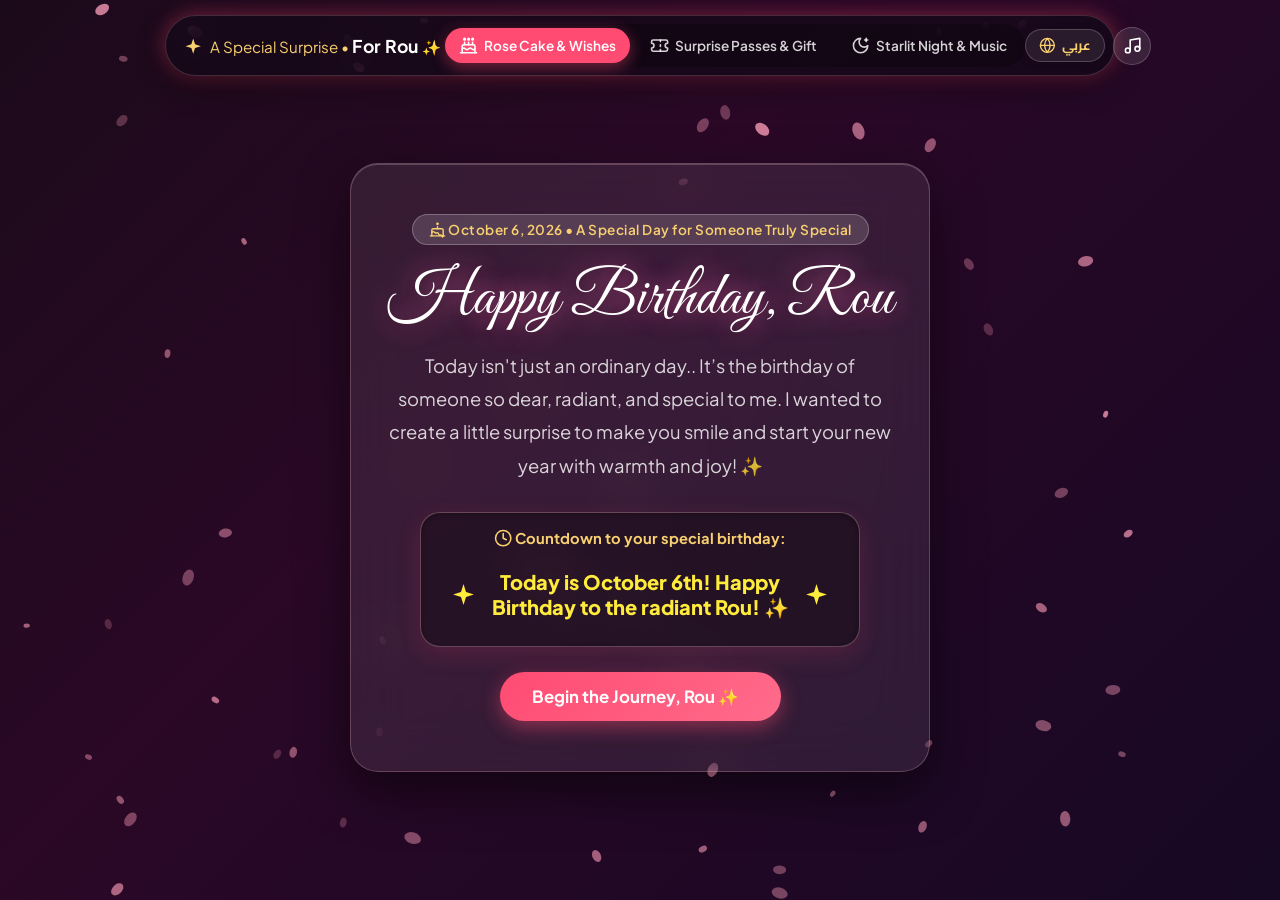
==== commit d01753ae: "feat: add dynamic bilingual translation (AR/EN) and improve responsive layout" ====
--- a/index.html
+++ b/index.html
@@ -1,15 +1,19 @@
 <!DOCTYPE html>
 <html lang="en" dir="ltr">
+
 <head>
     <meta charset="UTF-8">
     <meta name="viewport" content="width=device-width, initial-scale=1.0">
-    <title>Happy Birthday, Rou! ✨ A Special Celebration</title>
+    <title>Happy Birthday, Rou!</title>
     <!-- Google Fonts: Cairo, Playfair Display, Great Vibes, Plus Jakarta Sans -->
     <link rel="preconnect" href="https://fonts.googleapis.com">
     <link rel="preconnect" href="https://fonts.gstatic.com" crossorigin>
-    <link href="https://fonts.googleapis.com/css2?family=Alex+Brush&family=Cairo:wght@400;600;700;800;900&family=Great+Vibes&family=Playfair+Display:ital,wght@0,500;0,700;1,400&family=Plus+Jakarta+Sans:wght@400;500;600;700&display=swap" rel="stylesheet">
+    <link
+        href="https://fonts.googleapis.com/css2?family=Alex+Brush&family=Cairo:wght@400;600;700;800;900&family=Great+Vibes&family=Playfair+Display:ital,wght@0,500;0,700;1,400&family=Plus+Jakarta+Sans:wght@400;500;600;700&display=swap"
+        rel="stylesheet">
     <link rel="stylesheet" href="style.css">
 </head>
+
 <body class="theme-rose">
 
     <!-- Ambient Canvas Backgrounds -->
@@ -19,48 +23,86 @@
     <header class="top-nav-container">
         <div class="nav-brand">
             <span class="sparkle-icon">
-                <svg class="svg-icon" viewBox="0 0 24 24"><path d="M12 2L14.4 9.6L22 12L14.4 14.4L12 22L9.6 14.4L2 12L9.6 9.6L12 2Z"/></svg>
+                <svg class="svg-icon" viewBox="0 0 24 24">
+                    <path d="M12 2L14.4 9.6L22 12L14.4 14.4L12 22L9.6 14.4L2 12L9.6 9.6L12 2Z" />
+                </svg>
             </span>
-            <span class="brand-text">A Special Surprise • <strong>For Rou</strong> ✨</span>
+            <span class="brand-text" data-i18n="brand_text">A Special Surprise • <strong>For Rou</strong> ✨</span>
         </div>
         <nav class="nav-tabs" id="navTabs">
             <button class="nav-tab-btn active" data-theme="theme-rose" data-view="view-cake">
                 <span class="tab-icon">
-                    <svg class="svg-icon stroke" viewBox="0 0 24 24"><path d="M20 21v-8a2 2 0 0 0-2-2H6a2 2 0 0 0-2 2v8"/><path d="M4 16s.5-1 2-1 2.5 2 4 2 2.5-2 4-2 2.5 2 4 2 2-1 2-1"/><path d="M2 21h20"/><path d="M7 8v3"/><path d="M12 8v3"/><path d="M17 8v3"/><circle cx="7" cy="4" r="1"/><circle cx="12" cy="4" r="1"/><circle cx="17" cy="4" r="1"/></svg>
+                    <svg class="svg-icon stroke" viewBox="0 0 24 24">
+                        <path d="M20 21v-8a2 2 0 0 0-2-2H6a2 2 0 0 0-2 2v8" />
+                        <path d="M4 16s.5-1 2-1 2.5 2 4 2 2.5-2 4-2 2.5 2 4 2 2-1 2-1" />
+                        <path d="M2 21h20" />
+                        <path d="M7 8v3" />
+                        <path d="M12 8v3" />
+                        <path d="M17 8v3" />
+                        <circle cx="7" cy="4" r="1" />
+                        <circle cx="12" cy="4" r="1" />
+                        <circle cx="17" cy="4" r="1" />
+                    </svg>
                 </span>
                 <span class="tab-label">
-                    <span class="label-full">Rose Cake & Wishes</span>
-                    <span class="label-short">Cake</span>
+                    <span class="label-full" data-i18n="tab_cake_full">Rose Cake & Wishes</span>
+                    <span class="label-short" data-i18n="tab_cake_short">Cake</span>
                 </span>
             </button>
             <button class="nav-tab-btn" data-theme="theme-scrapbook" data-view="view-scrapbook">
                 <span class="tab-icon">
-                    <svg class="svg-icon stroke" viewBox="0 0 24 24"><path d="M2 9a3 3 0 0 1 0 6v2a2 2 0 0 0 2 2h16a2 2 0 0 0 2-2v-2a3 3 0 0 1 0-6V7a2 2 0 0 0-2-2H4a2 2 0 0 0-2 2z"/><path d="M13 5v2"/><path d="M13 17v2"/><path d="M13 11v2"/></svg>
+                    <svg class="svg-icon stroke" viewBox="0 0 24 24">
+                        <path
+                            d="M2 9a3 3 0 0 1 0 6v2a2 2 0 0 0 2 2h16a2 2 0 0 0 2-2v-2a3 3 0 0 1 0-6V7a2 2 0 0 0-2-2H4a2 2 0 0 0-2 2z" />
+                        <path d="M13 5v2" />
+                        <path d="M13 17v2" />
+                        <path d="M13 11v2" />
+                    </svg>
                 </span>
                 <span class="tab-label">
-                    <span class="label-full">Surprise Passes & Gift</span>
-                    <span class="label-short">Passes</span>
+                    <span class="label-full" data-i18n="tab_passes_full">Surprise Passes & Gift</span>
+                    <span class="label-short" data-i18n="tab_passes_short">Passes</span>
                 </span>
             </button>
             <button class="nav-tab-btn" data-theme="theme-stars" data-view="view-stars">
                 <span class="tab-icon">
-                    <svg class="svg-icon stroke" viewBox="0 0 24 24"><path d="M12 3a6 6 0 0 0 9 9 9 9 0 1 1-9-9Z"/><path d="M19 3v4"/><path d="M21 5h-4"/></svg>
+                    <svg class="svg-icon stroke" viewBox="0 0 24 24">
+                        <path d="M12 3a6 6 0 0 0 9 9 9 9 0 1 1-9-9Z" />
+                        <path d="M19 3v4" />
+                        <path d="M21 5h-4" />
+                    </svg>
                 </span>
                 <span class="tab-label">
-                    <span class="label-full">Starlit Night & Music</span>
-                    <span class="label-short">Stars</span>
+                    <span class="label-full" data-i18n="tab_stars_full">Starlit Night & Music</span>
+                    <span class="label-short" data-i18n="tab_stars_short">Stars</span>
                 </span>
             </button>
         </nav>
-        <div class="audio-control-wrapper">
-            <button id="musicToggleBtn" class="audio-btn" title="Play / Pause Music">
-                <span class="audio-icon" id="audioIcon">
-                    <svg class="svg-icon stroke" viewBox="0 0 24 24"><path d="M9 18V5l12-2v13"/><circle cx="6" cy="18" r="3"/><circle cx="18" cy="16" r="3"/></svg>
+        <div class="nav-controls-group">
+            <button id="langToggleBtn" class="lang-btn" title="التحويل للغة العربية" aria-label="Toggle language">
+                <span class="lang-icon">
+                    <svg class="svg-icon stroke" viewBox="0 0 24 24" style="width:1.1em;height:1.1em;">
+                        <circle cx="12" cy="12" r="10" />
+                        <line x1="2" y1="12" x2="22" y2="12" />
+                        <path d="M12 2a15.3 15.3 0 0 1 4 10 15.3 15.3 0 0 1-4 10 15.3 15.3 0 0 1-4-10 15.3 15.3 0 0 1 4-10z" />
+                    </svg>
                 </span>
-                <span class="audio-wave">
-                    <span></span><span></span><span></span>
-                </span>
+                <span class="lang-text" id="langBtnText">عربي</span>
             </button>
+            <div class="audio-control-wrapper">
+                <button id="musicToggleBtn" class="audio-btn" title="Play / Pause Music">
+                    <span class="audio-icon" id="audioIcon">
+                        <svg class="svg-icon stroke" viewBox="0 0 24 24">
+                            <path d="M9 18V5l12-2v13" />
+                            <circle cx="6" cy="18" r="3" />
+                            <circle cx="18" cy="16" r="3" />
+                        </svg>
+                    </span>
+                    <span class="audio-wave">
+                        <span></span><span></span><span></span>
+                    </span>
+                </button>
+            </div>
         </div>
     </header>
 
@@ -74,43 +116,57 @@
             <div class="step active" id="cakeStep1">
                 <div class="glass-card welcome-card">
                     <div class="badge-pill">
-                        <svg class="svg-icon stroke" viewBox="0 0 24 24"><path d="M20 21v-8a2 2 0 0 0-2-2H6a2 2 0 0 0-2 2v8"/><path d="M4 16s.5-1 2-1 2.5 2 4 2 2.5-2 4 2 2.5-2 4 2 2-1 2-1"/><path d="M2 21h20"/><path d="M12 8v3"/><circle cx="12" cy="4" r="1"/></svg>
-                        October 6, 2026 • A Special Day for Someone Truly Special
-                    </div>
-                    <h1 class="script-title">Happy Birthday, Rou</h1>
-                    <p class="welcome-lead">Today isn't just an ordinary day.. It’s the birthday of someone so dear, radiant, and special to me. I wanted to create a little surprise to make you smile and start your new year with warmth and joy! <svg class="svg-icon" viewBox="0 0 24 24" style="color:var(--accent-gold);"><path d="M12 2L14.4 9.6L22 12L14.4 14.4L12 22L9.6 14.4L2 12L9.6 9.6L12 2Z"/></svg></p>
-                    
+                        <svg class="svg-icon stroke" viewBox="0 0 24 24">
+                            <path d="M20 21v-8a2 2 0 0 0-2-2H6a2 2 0 0 0-2 2v8" />
+                            <path d="M4 16s.5-1 2-1 2.5 2 4 2 2.5-2 4 2 2.5-2 4 2 2-1 2-1" />
+                            <path d="M2 21h20" />
+                            <path d="M12 8v3" />
+                            <circle cx="12" cy="4" r="1" />
+                        </svg>
+                        <span data-i18n="cake_badge">October 6, 2026 • A Special Day for Someone Truly Special</span>
+                    </div>
+                    <h1 class="script-title" data-i18n="cake_title">Happy Birthday, Rou</h1>
+                    <p class="welcome-lead" data-i18n="cake_lead">Today isn't just an ordinary day.. It’s the birthday of someone so dear,
+                        radiant, and special to me. I wanted to create a little surprise to make you smile and start
+                        your new year with warmth and joy! <svg class="svg-icon" viewBox="0 0 24 24"
+                            style="color:var(--accent-gold);">
+                            <path d="M12 2L14.4 9.6L22 12L14.4 14.4L12 22L9.6 14.4L2 12L9.6 9.6L12 2Z" />
+                        </svg></p>
+
                     <!-- Live Birthday Countdown Widget -->
                     <div class="countdown-widget">
                         <span class="countdown-label">
-                            <svg class="svg-icon stroke" viewBox="0 0 24 24"><circle cx="12" cy="12" r="10"/><polyline points="12 6 12 12 16 14"/></svg>
-                            Countdown to your special birthday:
+                            <svg class="svg-icon stroke" viewBox="0 0 24 24">
+                                <circle cx="12" cy="12" r="10" />
+                                <polyline points="12 6 12 12 16 14" />
+                            </svg>
+                            <span data-i18n="countdown_label">Countdown to your special birthday:</span>
                         </span>
                         <div class="countdown-grid" id="mainCountdown">
                             <div class="c-unit">
                                 <span class="c-val" id="cdDays">00</span>
-                                <span class="c-lbl">Days</span>
+                                <span class="c-lbl" data-i18n="cd_days">Days</span>
                             </div>
                             <span class="c-sep">:</span>
                             <div class="c-unit">
                                 <span class="c-val" id="cdHours">00</span>
-                                <span class="c-lbl">Hours</span>
+                                <span class="c-lbl" data-i18n="cd_hours">Hours</span>
                             </div>
                             <span class="c-sep">:</span>
                             <div class="c-unit">
                                 <span class="c-val" id="cdMins">00</span>
-                                <span class="c-lbl">Mins</span>
+                                <span class="c-lbl" data-i18n="cd_mins">Mins</span>
                             </div>
                             <span class="c-sep">:</span>
                             <div class="c-unit">
                                 <span class="c-val" id="cdSecs">00</span>
-                                <span class="c-lbl">Secs</span>
+                                <span class="c-lbl" data-i18n="cd_secs">Secs</span>
                             </div>
                         </div>
                     </div>
 
                     <button id="startRoseJourneyBtn" class="magic-btn primary-btn">
-                        <span>Begin the Journey, Rou <svg class="svg-icon" viewBox="0 0 24 24"><polygon points="12 2 15.09 8.26 22 9.27 17 14.14 18.18 21.02 12 17.77 5.82 21.02 7 14.14 2 9.27 8.91 8.26 12 2"/></svg></span>
+                        <span data-i18n="btn_start_journey">Begin the Journey, Rou ✨</span>
                         <div class="btn-glow"></div>
                     </button>
                 </div>
@@ -122,7 +178,7 @@
                     <div class="envelope-box" id="envelopeInteractive">
                         <div class="envelope-back"></div>
                         <div class="letter-preview">
-                            <span class="seal-text">To Rou <svg class="svg-icon stroke" viewBox="0 0 24 24"><rect width="20" height="16" x="2" y="4" rx="2"/><path d="m22 7-8.97 5.7a1.94 1.94 0 0 1-2.06 0L2 7"/></svg></span>
+                            <span class="seal-text" data-i18n="envelope_seal_text">To Rou ✉</span>
                         </div>
                         <div class="envelope-flap"></div>
                         <div class="envelope-front"></div>
@@ -130,7 +186,7 @@
                             <span class="seal-letter">R</span>
                         </div>
                     </div>
-                    <p class="pulse-hint">Click the envelope to open <svg class="svg-icon stroke" viewBox="0 0 24 24"><rect width="20" height="16" x="2" y="4" rx="2"/><path d="m22 7-8.97 5.7a1.94 1.94 0 0 1-2.06 0L2 7"/></svg></p>
+                    <p class="pulse-hint" data-i18n="envelope_hint">Click the envelope to open ✉</p>
                 </div>
             </div>
 
@@ -139,18 +195,33 @@
                 <div class="parchment-letter-wrapper" id="parchmentWrapper">
                     <div class="parchment-letter">
                         <div class="letter-header">
-                            <span class="letter-date">October 6, 2026</span>
-                            <h2 class="letter-salutation">To the sweetest Rou,</h2>
+                            <span class="letter-date" data-i18n="letter_date">October 6, 2026</span>
+                            <h2 class="letter-salutation" data-i18n="letter_salutation">To the sweetest Rou,</h2>
                         </div>
                         <div class="letter-body">
-                            <p>Happy Birthday! Wishing you a year full of radiant smiles, peaceful days, and all the true happiness your gentle soul deserves.</p>
-                            <p>I can’t begin to tell you how much your presence truly means to me, and how easily you turn an ordinary day into something bright, beautiful, and memorable. I feel genuinely lucky to have you in my life and for every moment we get to share.</p>
-                            <p class="letter-quote">"May you always stay as joyful, radiant, and inspiring as you are.. and may we always remain this close, standing by each other through it all."</p>
+                            <p data-i18n="letter_p1">Happy Birthday! Wishing you a year full of radiant smiles, peaceful days, and all the
+                                true happiness your gentle soul deserves.</p>
+                            <p data-i18n="letter_p2">I can’t begin to tell you how much your presence truly means to me, and how easily you
+                                turn an ordinary day into something bright, beautiful, and memorable. I feel genuinely
+                                lucky to have you in my life and for every moment we get to share.</p>
+                            <p class="letter-quote" data-i18n="letter_quote">"May you always stay as joyful, radiant, and inspiring as you are..
+                                and may we always remain this close, standing by each other through it all."</p>
                         </div>
                         <div class="letter-footer">
-                            <p class="letter-sign">Always got your back & right here with you <svg class="svg-icon heart-pulse" viewBox="0 0 24 24" style="color:#e63946;width:1.25em;height:1.25em;vertical-align:-0.18em;filter:drop-shadow(0 0 8px rgba(230,57,70,0.6));"><path d="M12 21.35l-1.45-1.32C5.4 15.36 2 12.28 2 8.5 2 5.42 4.42 3 7.5 3c1.74 0 3.41.81 4.5 2.09C13.09 3.81 14.76 3 16.5 3 19.58 3 22 5.42 22 8.5c0 3.78-3.4 6.86-8.55 11.54L12 21.35z"/></svg></p>
+                            <p class="letter-sign" data-i18n="letter_sign">Always got your back & right here with you <svg
+                                    class="svg-icon heart-pulse" viewBox="0 0 24 24"
+                                    style="color:#e63946;width:1.25em;height:1.25em;vertical-align:-0.18em;filter:drop-shadow(0 0 8px rgba(230,57,70,0.6));">
+                                    <path
+                                        d="M12 21.35l-1.45-1.32C5.4 15.36 2 12.28 2 8.5 2 5.42 4.42 3 7.5 3c1.74 0 3.41.81 4.5 2.09C13.09 3.81 14.76 3 16.5 3 19.58 3 22 5.42 22 8.5c0 3.78-3.4 6.86-8.55 11.54L12 21.35z" />
+                                </svg></p>
                             <button id="proceedToCakeBtn" class="magic-btn gold-btn">
-                                <span>Reveal the Cake & Candles <svg class="svg-icon stroke" viewBox="0 0 24 24"><path d="M20 21v-8a2 2 0 0 0-2-2H6a2 2 0 0 0-2 2v8"/><path d="M4 16s.5-1 2-1 2.5 2 4 2 2.5-2 4-2 2.5 2 4 2 2-1 2-1"/><path d="M2 21h20"/><path d="M12 8v3"/><circle cx="12" cy="4" r="1"/></svg></span>
+                                <span data-i18n="btn_proceed_cake">Reveal the Cake & Candles <svg class="svg-icon stroke" viewBox="0 0 24 24">
+                                        <path d="M20 21v-8a2 2 0 0 0-2-2H6a2 2 0 0 0-2 2v8" />
+                                        <path d="M4 16s.5-1 2-1 2.5 2 4 2 2.5-2 4-2 2.5 2 4 2 2-1 2-1" />
+                                        <path d="M2 21h20" />
+                                        <path d="M12 8v3" />
+                                        <circle cx="12" cy="4" r="1" />
+                                    </svg></span>
                             </button>
                         </div>
                     </div>
@@ -166,10 +237,18 @@
 
                     <div class="cake-showcase-card">
                         <div class="celebration-titles">
-                            <span class="sparkle-tag"><svg class="svg-icon" viewBox="0 0 24 24"><path d="M12 2L14.4 9.6L22 12L14.4 14.4L12 22L9.6 14.4L2 12L9.6 9.6L12 2Z"/></svg> The Sweetest Birthday Wish <svg class="svg-icon" viewBox="0 0 24 24"><path d="M12 2L14.4 9.6L22 12L14.4 14.4L12 22L9.6 14.4L2 12L9.6 9.6L12 2Z"/></svg></span>
-                            <h1 class="main-celebrate-title" id="typewriterGreeting">Happy Birthday, Rou!</h1>
-                            <p class="cake-instruction" id="cakeInstruction">
-                                <span class="blow-icon"><svg class="svg-icon stroke" viewBox="0 0 24 24"><path d="M17.7 7.7a2.5 2.5 0 1 1 1.8 4.3H2"/><path d="M9.6 4.6A2 2 0 1 1 11 8H2"/><path d="M12.6 19.4A2 2 0 1 0 14 16H2"/></svg></span>
+                            <span class="sparkle-tag" data-i18n="cake_wish_tag"><svg class="svg-icon" viewBox="0 0 24 24">
+                                    <path d="M12 2L14.4 9.6L22 12L14.4 14.4L12 22L9.6 14.4L2 12L9.6 9.6L12 2Z" />
+                                </svg> The Sweetest Birthday Wish <svg class="svg-icon" viewBox="0 0 24 24">
+                                    <path d="M12 2L14.4 9.6L22 12L14.4 14.4L12 22L9.6 14.4L2 12L9.6 9.6L12 2Z" />
+                                </svg></span>
+                            <h1 class="main-celebrate-title" id="typewriterGreeting" data-i18n="celebrate_title">Happy Birthday, Rou!</h1>
+                            <p class="cake-instruction" id="cakeInstruction" data-i18n="cake_instruction">
+                                <span class="blow-icon"><svg class="svg-icon stroke" viewBox="0 0 24 24">
+                                        <path d="M17.7 7.7a2.5 2.5 0 1 1 1.8 4.3H2" />
+                                        <path d="M9.6 4.6A2 2 0 1 1 11 8H2" />
+                                        <path d="M12.6 19.4A2 2 0 1 0 14 16H2" />
+                                    </svg></span>
                                 <strong>Make a wish for your new year and blow out the candle!</strong>
                             </p>
                         </div>
@@ -246,16 +325,27 @@
                         <!-- Blow Button for easy interaction -->
                         <div class="blow-action-container">
                             <button id="blowCandleBtn" class="magic-btn candle-action-btn">
-                                <span><svg class="svg-icon stroke" viewBox="0 0 24 24"><path d="M17.7 7.7a2.5 2.5 0 1 1 1.8 4.3H2"/><path d="M9.6 4.6A2 2 0 1 1 11 8H2"/><path d="M12.6 19.4A2 2 0 1 0 14 16H2"/></svg> Blow out the candle, Rou!</span>
+                                <span data-i18n="btn_blow_candle"><svg class="svg-icon stroke" viewBox="0 0 24 24">
+                                        <path d="M17.7 7.7a2.5 2.5 0 1 1 1.8 4.3H2" />
+                                        <path d="M9.6 4.6A2 2 0 1 1 11 8H2" />
+                                        <path d="M12.6 19.4A2 2 0 1 0 14 16H2" />
+                                    </svg> Blow out the candle, Rou!</span>
                             </button>
                         </div>
 
                         <div class="celebration-wishes-box" id="celebrationWishesBox">
-                            <p class="poetic-wish">"Wishing you a year as bright as your smile and as warm as your heart. May joy surround you every single day!"</p>
-                            <div class="final-signature-pill">Specially Made • For Rou ✨</div>
+                            <p class="poetic-wish" data-i18n="poetic_wish">"Wishing you a year as bright as your smile and as warm as your
+                                heart. May joy surround you every single day!"</p>
+                            <div class="final-signature-pill" data-i18n="final_signature">Specially Made • For Rou ✨</div>
                             <div class="post-cake-links">
                                 <button class="mini-switch-btn" data-switch="view-scrapbook">
-                                    <span>Go to Surprise Passes & Gift <svg class="svg-icon stroke" viewBox="0 0 24 24"><path d="M2 9a3 3 0 0 1 0 6v2a2 2 0 0 0 2 2h16a2 2 0 0 0 2-2v-2a3 3 0 0 1 0-6V7a2 2 0 0 0-2-2H4a2 2 0 0 0-2 2z"/><path d="M13 5v2"/><path d="M13 17v2"/><path d="M13 11v2"/></svg> ➔</span>
+                                    <span data-i18n="btn_go_scrapbook">Go to Surprise Passes & Gift <svg class="svg-icon stroke" viewBox="0 0 24 24">
+                                            <path
+                                                d="M2 9a3 3 0 0 1 0 6v2a2 2 0 0 0 2 2h16a2 2 0 0 0 2-2v-2a3 3 0 0 1 0-6V7a2 2 0 0 0-2-2H4a2 2 0 0 0-2 2z" />
+                                            <path d="M13 5v2" />
+                                            <path d="M13 17v2" />
+                                            <path d="M13 11v2" />
+                                        </svg> ➔</span>
                                 </button>
                             </div>
                         </div>
@@ -284,10 +374,11 @@
 
                 <div class="section-hero">
                     <h2 class="vintage-title">
-                        <span>Surprise Passes & Wishes</span>
-                        <span class="highlight-rou">For Rou <svg class="svg-icon stroke" viewBox="0 0 24 24" style="width:1.15em;height:1.15em;color:var(--accent-gold);"><path d="M2 9a3 3 0 0 1 0 6v2a2 2 0 0 0 2 2h16a2 2 0 0 0 2-2v-2a3 3 0 0 1 0-6V7a2 2 0 0 0-2-2H4a2 2 0 0 0-2 2z"/><path d="M13 5v2"/><path d="M13 17v2"/><path d="M13 11v2"/></svg></span>
+                        <span data-i18n="scrapbook_title">Surprise Passes & Wishes</span>
+                        <span class="highlight-rou" data-i18n="highlight_rou">For Rou 🎟️</span>
                     </h2>
-                    <p class="section-subtitle">3 exclusive birthday vouchers crafted just for you.. Click any card to redeem!</p>
+                    <p class="section-subtitle" data-i18n="scrapbook_subtitle">3 exclusive birthday vouchers crafted just for you.. Click any card to
+                        redeem!</p>
                 </div>
 
                 <!-- Interactive Golden Birthday Vouchers -->
@@ -296,63 +387,89 @@
                     <div class="voucher-card tilt-left" id="voucherCard1" tabindex="0">
                         <div class="clip-pin"></div>
                         <div class="voucher-header">
-                            <span class="voucher-serial">PASS #01 • TRUTH PASS</span>
-                            <span class="voucher-badge">100% Honest</span>
+                            <span class="voucher-serial" data-i18n="v1_serial">PASS #01 • TRUTH PASS</span>
+                            <span class="voucher-badge" data-i18n="v1_badge">100% Honest</span>
                         </div>
                         <div class="voucher-icon-wrap">
-                            <svg class="svg-icon stroke" viewBox="0 0 24 24" style="color:var(--accent-gold);"><path d="M7.9 20A9 9 0 1 0 4 16.1L2 22Z"/><path d="M9.09 9a3 3 0 0 1 5.83 1c0 2-3 3-3 3"/><line x1="12" y1="17" x2="12.01" y2="17"/></svg>
-                        </div>
-                        <h3 class="voucher-title">The Ultimate Truth Card</h3>
-                        <p class="voucher-desc">You have the right to ask me any question that crosses your mind, and you'll get a 100% honest, heartfelt answer with zero hesitation or dodging.</p>
+                            <svg class="svg-icon stroke" viewBox="0 0 24 24" style="color:var(--accent-gold);">
+                                <path d="M7.9 20A9 9 0 1 0 4 16.1L2 22Z" />
+                                <path d="M9.09 9a3 3 0 0 1 5.83 1c0 2-3 3-3 3" />
+                                <line x1="12" y1="17" x2="12.01" y2="17" />
+                            </svg>
+                        </div>
+                        <h3 class="voucher-title" data-i18n="v1_title">The Ultimate Truth Card</h3>
+                        <p class="voucher-desc" data-i18n="v1_desc">You have the right to ask me any question that crosses your mind, and
+                            you'll get a 100% honest, heartfelt answer with zero hesitation or dodging.</p>
                         <div class="voucher-action">
                             <button class="voucher-btn" data-voucher="1">
-                                <span>Redeem Voucher Now</span>
-                                <svg class="svg-icon stroke" viewBox="0 0 24 24" style="width:1em;height:1em;"><polygon points="12 2 15.09 8.26 22 9.27 17 14.14 18.18 21.02 12 17.77 5.82 21.02 7 14.14 2 9.27 8.91 8.26 12 2"/></svg>
+                                <span data-i18n="btn_redeem">Redeem Voucher Now</span>
+                                <svg class="svg-icon stroke" viewBox="0 0 24 24" style="width:1em;height:1em;">
+                                    <polygon
+                                        points="12 2 15.09 8.26 22 9.27 17 14.14 18.18 21.02 12 17.77 5.82 21.02 7 14.14 2 9.27 8.91 8.26 12 2" />
+                                </svg>
                             </button>
                         </div>
-                        <div class="voucher-stamp">Pure Honesty 100% 🤍</div>
+                        <div class="voucher-stamp" data-i18n="v1_stamp">Pure Honesty 100% 🤍</div>
                     </div>
 
                     <!-- Ticket 2 -->
                     <div class="voucher-card tilt-straight highlight-card" id="voucherCard2" tabindex="0">
                         <div class="clip-pin"></div>
                         <div class="voucher-header">
-                            <span class="voucher-serial">PASS #02 • MAGIC WISH</span>
-                            <span class="voucher-badge">100% Guaranteed</span>
+                            <span class="voucher-serial" data-i18n="v2_serial">PASS #02 • MAGIC WISH</span>
+                            <span class="voucher-badge" data-i18n="v2_badge">100% Guaranteed</span>
                         </div>
                         <div class="voucher-icon-wrap">
-                            <svg class="svg-icon stroke" viewBox="0 0 24 24" style="color:#ffd700;"><path d="m12 3-1.912 5.813a2 2 0 0 1-1.275 1.275L3 12l5.813 1.912a2 2 0 0 1 1.275 1.275L12 21l1.912-5.813a2 2 0 0 1 1.275-1.275L21 12l-5.813-1.912a2 2 0 0 1-1.275-1.275L12 3Z"/><path d="M5 3v4"/><path d="M19 17v4"/><path d="M3 5h4"/><path d="M17 19h4"/></svg>
-                        </div>
-                        <h3 class="voucher-title">Any Wish Granted for Rou</h3>
-                        <p class="voucher-desc">One wish, favor, or request of your choice granted anytime you wish, with zero conditions attached. Use it whenever you please.</p>
+                            <svg class="svg-icon stroke" viewBox="0 0 24 24" style="color:#ffd700;">
+                                <path
+                                    d="m12 3-1.912 5.813a2 2 0 0 1-1.275 1.275L3 12l5.813 1.912a2 2 0 0 1 1.275 1.275L12 21l1.912-5.813a2 2 0 0 1 1.275-1.275L21 12l-5.813-1.912a2 2 0 0 1-1.275-1.275L12 3Z" />
+                                <path d="M5 3v4" />
+                                <path d="M19 17v4" />
+                                <path d="M3 5h4" />
+                                <path d="M17 19h4" />
+                            </svg>
+                        </div>
+                        <h3 class="voucher-title" data-i18n="v2_title">Any Wish Granted for Rou</h3>
+                        <p class="voucher-desc" data-i18n="v2_desc">One wish, favor, or request of your choice granted anytime you wish,
+                            with zero conditions attached. Use it whenever you please.</p>
                         <div class="voucher-action">
                             <button class="voucher-btn" data-voucher="2">
-                                <span>Redeem Voucher Now</span>
-                                <svg class="svg-icon stroke" viewBox="0 0 24 24" style="width:1em;height:1em;"><polygon points="12 2 15.09 8.26 22 9.27 17 14.14 18.18 21.02 12 17.77 5.82 21.02 7 14.14 2 9.27 8.91 8.26 12 2"/></svg>
+                                <span data-i18n="btn_redeem">Redeem Voucher Now</span>
+                                <svg class="svg-icon stroke" viewBox="0 0 24 24" style="width:1em;height:1em;">
+                                    <polygon
+                                        points="12 2 15.09 8.26 22 9.27 17 14.14 18.18 21.02 12 17.77 5.82 21.02 7 14.14 2 9.27 8.91 8.26 12 2" />
+                                </svg>
                             </button>
                         </div>
-                        <div class="voucher-stamp">Ready to Fulfill! 🪄</div>
+                        <div class="voucher-stamp" data-i18n="v2_stamp">Ready to Fulfill! 🪄</div>
                     </div>
 
                     <!-- Ticket 3 -->
                     <div class="voucher-card tilt-right" id="voucherCard3" tabindex="0">
                         <div class="clip-pin"></div>
                         <div class="voucher-header">
-                            <span class="voucher-serial">PASS #03 • 24/7 HOTLINE</span>
-                            <span class="voucher-badge">Emergency 24/7</span>
+                            <span class="voucher-serial" data-i18n="v3_serial">PASS #03 • 24/7 HOTLINE</span>
+                            <span class="voucher-badge" data-i18n="v3_badge">Emergency 24/7</span>
                         </div>
                         <div class="voucher-icon-wrap">
-                            <svg class="svg-icon stroke" viewBox="0 0 24 24" style="color:#64ffda;"><path d="M22 16.92v3a2 2 0 0 1-2.18 2 19.79 19.79 0 0 1-8.63-3.07 19.5 19.5 0 0 1-6-6 19.79 19.79 0 0 1-3.07-8.67A2 2 0 0 1 4.11 2h3a2 2 0 0 1 2 1.72 12.84 12.84 0 0 0 .7 2.81 2 2 0 0 1-.45 2.11L8.09 9.91a16 16 0 0 0 6 6l1.27-1.27a2 2 0 0 1 2.11-.45 12.84 12.84 0 0 0 2.81.7A2 2 0 0 1 22 16.92z"/></svg>
-                        </div>
-                        <h3 class="voucher-title">Heart-to-Heart & Listening 24/7</h3>
-                        <p class="voucher-desc">A late-night call, a safe space to vent, or just someone to listen whenever life feels heavy.. I’m always here and ready to turn your mood around.</p>
+                            <svg class="svg-icon stroke" viewBox="0 0 24 24" style="color:#64ffda;">
+                                <path
+                                    d="M22 16.92v3a2 2 0 0 1-2.18 2 19.79 19.79 0 0 1-8.63-3.07 19.5 19.5 0 0 1-6-6 19.79 19.79 0 0 1-3.07-8.67A2 2 0 0 1 4.11 2h3a2 2 0 0 1 2 1.72 12.84 12.84 0 0 0 .7 2.81 2 2 0 0 1-.45 2.11L8.09 9.91a16 16 0 0 0 6 6l1.27-1.27a2 2 0 0 1 2.11-.45 12.84 12.84 0 0 0 2.81.7A2 2 0 0 1 22 16.92z" />
+                            </svg>
+                        </div>
+                        <h3 class="voucher-title" data-i18n="v3_title">Heart-to-Heart & Listening 24/7</h3>
+                        <p class="voucher-desc" data-i18n="v3_desc">A late-night call, a safe space to vent, or just someone to listen
+                            whenever life feels heavy.. I’m always here and ready to turn your mood around.</p>
                         <div class="voucher-action">
                             <button class="voucher-btn" data-voucher="3">
-                                <span>Redeem Voucher Now</span>
-                                <svg class="svg-icon stroke" viewBox="0 0 24 24" style="width:1em;height:1em;"><polygon points="12 2 15.09 8.26 22 9.27 17 14.14 18.18 21.02 12 17.77 5.82 21.02 7 14.14 2 9.27 8.91 8.26 12 2"/></svg>
+                                <span data-i18n="btn_redeem">Redeem Voucher Now</span>
+                                <svg class="svg-icon stroke" viewBox="0 0 24 24" style="width:1em;height:1em;">
+                                    <polygon
+                                        points="12 2 15.09 8.26 22 9.27 17 14.14 18.18 21.02 12 17.77 5.82 21.02 7 14.14 2 9.27 8.91 8.26 12 2" />
+                                </svg>
                             </button>
                         </div>
-                        <div class="voucher-stamp">Line Always Open 📞</div>
+                        <div class="voucher-stamp" data-i18n="v3_stamp">Line Always Open 📞</div>
                     </div>
                 </div>
 
@@ -362,14 +479,22 @@
                     <div class="giftbox-showcase-card">
                         <div class="giftbox-header">
                             <span class="gift-icon">
-                                <svg class="svg-icon stroke" viewBox="0 0 24 24"><path d="M20 12v10H4V12"/><path d="M2 7h20v5H2z"/><path d="M12 22V7"/><path d="M12 7H7.5a2.5 2.5 0 0 1 0-5C11 2 12 7 12 7z"/><path d="M12 7h4.5a2.5 2.5 0 0 0 0-5C13 2 12 7 12 7z"/></svg>
+                                <svg class="svg-icon stroke" viewBox="0 0 24 24">
+                                    <path d="M20 12v10H4V12" />
+                                    <path d="M2 7h20v5H2z" />
+                                    <path d="M12 22V7" />
+                                    <path d="M12 7H7.5a2.5 2.5 0 0 1 0-5C11 2 12 7 12 7z" />
+                                    <path d="M12 7h4.5a2.5 2.5 0 0 0 0-5C13 2 12 7 12 7z" />
+                                </svg>
                             </span>
-                            <h3>Morning Surprise for Rou</h3>
-                            <p>This website is just a gentle prelude... A real gift is waiting for you in the morning! Click the box <svg class="svg-icon stroke" viewBox="0 0 24 24" style="width:1.1em;height:1.1em;color:var(--accent-gold);"><path d="M20 12v10H4V12"/><path d="M2 7h20v5H2z"/><path d="M12 22V7"/><path d="M12 7H7.5a2.5 2.5 0 0 1 0-5C11 2 12 7 12 7z"/><path d="M12 7h4.5a2.5 2.5 0 0 0 0-5C13 2 12 7 12 7z"/></svg></p>
+                            <h3 data-i18n="giftbox_header_title">Morning Surprise for Rou</h3>
+                            <p data-i18n="giftbox_header_desc">This website is just a gentle prelude... A real gift is waiting for you in the morning!
+                                Click the box 🎁</p>
                         </div>
 
                         <div class="giftbox-stage">
-                            <div class="giftbox-container" id="giftboxInteractive" title="Click to open your surprise, Rou! ✨">
+                            <div class="giftbox-container" id="giftboxInteractive"
+                                title="Click to open your surprise, Rou! ✨">
                                 <!-- Ambient Magic Glow -->
                                 <div class="gift-ambient-glow"></div>
 
@@ -395,7 +520,7 @@
                                     <div class="body-ribbon-horizontal"></div>
                                     <div class="gift-tag-luxury">
                                         <span class="tag-eyelet"></span>
-                                        <span class="tag-label-text">For Rou <svg class="svg-icon" viewBox="0 0 24 24" style="width:0.85em;height:0.85em;color:#ff3366;"><path d="M12 21.35l-1.45-1.32C5.4 15.36 2 12.28 2 8.5 2 5.42 4.42 3 7.5 3c1.74 0 3.41.81 4.5 2.09C13.09 3.81 14.76 3 16.5 3 19.58 3 22 5.42 22 8.5c0 3.78-3.4 6.86-8.55 11.54L12 21.35z"/></svg></span>
+                                        <span class="tag-label-text" data-i18n="gift_tag_text">For Rou ❤️</span>
                                     </div>
                                 </div>
                             </div>
@@ -404,23 +529,44 @@
                             <div class="gift-revealed-card" id="giftRevealedCard">
                                 <div class="revealed-header">
                                     <span class="badge-pill">
-                                        <svg class="svg-icon stroke" viewBox="0 0 24 24"><path d="M12 2v6"/><path d="m4.93 10.93 4.24-4.24"/><path d="M2 18h20"/><path d="M20 10l-4 4"/><path d="m4.93 18.07 4.24-4.24"/><path d="M16 18a4 4 0 0 0-8 0"/></svg>
-                                        A Special Surprise Prepared for Your Morning
-                                        <svg class="svg-icon stroke" viewBox="0 0 24 24" style="color:var(--accent-gold);"><path d="M6 3h12l4 6-10 13L2 9z"/><path d="M11 3 8 9l4 13 4-13-3-6"/><path d="M2 9h20"/></svg>
+                                        <svg class="svg-icon stroke" viewBox="0 0 24 24">
+                                            <path d="M12 2v6" />
+                                            <path d="m4.93 10.93 4.24-4.24" />
+                                            <path d="M2 18h20" />
+                                            <path d="M20 10l-4 4" />
+                                            <path d="m4.93 18.07 4.24-4.24" />
+                                            <path d="M16 18a4 4 0 0 0-8 0" />
+                                        </svg>
+                                        <span data-i18n="gift_badge">A Special Surprise Prepared for Your Morning</span>
+                                        <svg class="svg-icon stroke" viewBox="0 0 24 24"
+                                            style="color:var(--accent-gold);">
+                                            <path d="M6 3h12l4 6-10 13L2 9z" />
+                                            <path d="M11 3 8 9l4 13 4-13-3-6" />
+                                            <path d="M2 9h20" />
+                                        </svg>
                                     </span>
-                                    <h4>A special morning gift is waiting for you, Rou <svg class="svg-icon" viewBox="0 0 24 24" style="color:var(--accent-gold);"><path d="M12 2L14.4 9.6L22 12L14.4 14.4L12 22L9.6 14.4L2 12L9.6 9.6L12 2Z"/></svg></h4>
-                                </div>
-                                <p class="revealed-text">
-                                    "This website is just a small token so you smile from the very first minute.. But there’s another special gift I picked out just for you that will reach you on the morning of <strong>October 6, 2026</strong>. Something chosen to match your graceful taste, to always remind you of how truly special you are to me.. I really hope you'll love it!"
+                                    <h4 data-i18n="gift_revealed_title">A special morning gift is waiting for you, Rou ✨</h4>
+                                </div>
+                                <p class="revealed-text" data-i18n="gift_revealed_text">
+                                    "This website is just a small token so you smile from the very first minute.. But
+                                    there’s another special gift I picked out just for you that will reach you on the
+                                    morning of <strong>October 6, 2026</strong>. Something chosen to match your graceful
+                                    taste, to always remind you of how truly special you are to me.. I really hope
+                                    you'll love it!"
                                 </p>
-                                <div class="revealed-code">
-                                    <svg class="svg-icon" viewBox="0 0 24 24" style="width:0.9em;height:0.9em;color:var(--accent-gold);"><path d="M12 2L14.4 9.6L22 12L14.4 14.4L12 22L9.6 14.4L2 12L9.6 9.6L12 2Z"/></svg>
+                                <div class="revealed-code" data-i18n="gift_code">
+                                    <svg class="svg-icon" viewBox="0 0 24 24"
+                                        style="width:0.9em;height:0.9em;color:var(--accent-gold);">
+                                        <path d="M12 2L14.4 9.6L22 12L14.4 14.4L12 22L9.6 14.4L2 12L9.6 9.6L12 2Z" />
+                                    </svg>
                                     MORNING SURPRISE • 06.10.2026
-                                    <svg class="svg-icon" viewBox="0 0 24 24" style="width:0.9em;height:0.9em;color:var(--accent-gold);"><path d="M12 2L14.4 9.6L22 12L14.4 14.4L12 22L9.6 14.4L2 12L9.6 9.6L12 2Z"/></svg>
-                                </div>
-                                <button id="recloseGiftBtn" class="mini-reclose-btn">
+                                    <svg class="svg-icon" viewBox="0 0 24 24"
+                                        style="width:0.9em;height:0.9em;color:var(--accent-gold);">
+                                        <path d="M12 2L14.4 9.6L22 12L14.4 14.4L12 22L9.6 14.4L2 12L9.6 9.6L12 2Z" />
+                                    </svg>
+                                </div>
+                                <button id="recloseGiftBtn" class="mini-reclose-btn" data-i18n="btn_reclose_gift">
                                     Reclose Box
-                                    <svg class="svg-icon stroke" viewBox="0 0 24 24" style="width:1em;height:1em;"><path d="M21 12a9 9 0 0 0-9-9 9.75 9.75 0 0 0-6.74 2.74L3 8"/><path d="M3 3v5h5"/></svg>
                                 </button>
                             </div>
                         </div>
@@ -430,10 +576,14 @@
                     <div class="secret-flip-cards-container">
                         <div class="flip-cards-header">
                             <span class="flip-icon">
-                                <svg class="svg-icon stroke" viewBox="0 0 24 24"><rect width="20" height="16" x="2" y="4" rx="2"/><path d="m22 7-8.97 5.7a1.94 1.94 0 0 1-2.06 0L2 7"/><path d="m14 13-2-2-2 2"/></svg>
+                                <svg class="svg-icon stroke" viewBox="0 0 24 24">
+                                    <rect width="20" height="16" x="2" y="4" rx="2" />
+                                    <path d="m22 7-8.97 5.7a1.94 1.94 0 0 1-2.06 0L2 7" />
+                                    <path d="m14 13-2-2-2 2" />
+                                </svg>
                             </span>
-                            <h3>3 Special Cards for Rou</h3>
-                            <p>Sweet thoughts and heartfelt notes for your new year</p>
+                            <h3 data-i18n="flip_header_title">3 Special Cards for Rou</h3>
+                            <p data-i18n="flip_header_desc">Sweet thoughts and heartfelt notes for your new year</p>
                         </div>
 
                         <div class="flip-cards-grid">
@@ -442,19 +592,40 @@
                                 <div class="flip-card-inner">
                                     <div class="flip-card-front">
                                         <div class="card-icon">
-                                            <svg class="svg-icon stroke" viewBox="0 0 24 24"><circle cx="12" cy="12" r="10"/><path d="m4.93 4.93 4.24 4.24"/><path d="m14.83 9.17 4.24-4.24"/><path d="m14.83 14.83 4.24 4.24"/><path d="m4.93 19.07 4.24-4.24"/><circle cx="12" cy="12" r="4"/></svg>
+                                            <svg class="svg-icon stroke" viewBox="0 0 24 24">
+                                                <circle cx="12" cy="12" r="10" />
+                                                <path d="m4.93 4.93 4.24 4.24" />
+                                                <path d="m14.83 9.17 4.24-4.24" />
+                                                <path d="m14.83 14.83 4.24 4.24" />
+                                                <path d="m4.93 19.07 4.24-4.24" />
+                                                <circle cx="12" cy="12" r="4" />
+                                            </svg>
                                         </div>
-                                        <h4>The Day We Met</h4>
-                                        <p class="flip-hint">Click to read <svg class="svg-icon stroke" viewBox="0 0 24 24" style="width:0.85em;height:0.85em;"><path d="M21 12a9 9 0 0 0-9-9 9.75 9.75 0 0 0-6.74 2.74L3 8"/><path d="M3 3v5h5"/></svg></p>
+                                        <h4 data-i18n="card1_front_title">The Day We Met</h4>
+                                        <p class="flip-hint" data-i18n="card_hint_front">Click to read <svg class="svg-icon stroke"
+                                                viewBox="0 0 24 24" style="width:0.85em;height:0.85em;">
+                                                <path d="M21 12a9 9 0 0 0-9-9 9.75 9.75 0 0 0-6.74 2.74L3 8" />
+                                                <path d="M3 3v5h5" />
+                                            </svg></p>
                                         <span class="card-seal">R</span>
                                     </div>
                                     <div class="flip-card-back">
-                                        <span class="card-back-tag">
-                                            <svg class="svg-icon" viewBox="0 0 24 24" style="width:0.9em;height:0.9em;color:var(--accent-gold);"><path d="M12 2L14.4 9.6L22 12L14.4 14.4L12 22L9.6 14.4L2 12L9.6 9.6L12 2Z"/></svg>
+                                        <span class="card-back-tag" data-i18n="card1_back_tag">
+                                            <svg class="svg-icon" viewBox="0 0 24 24"
+                                                style="width:0.9em;height:0.9em;color:var(--accent-gold);">
+                                                <path
+                                                    d="M12 2L14.4 9.6L22 12L14.4 14.4L12 22L9.6 14.4L2 12L9.6 9.6L12 2Z" />
+                                            </svg>
                                             First Impression
                                         </span>
-                                        <p>"From the very first day we talked, I felt an effortless comfort and natural connection between us.. Over time, I knew having you in my life is one of the most beautiful coincidences, and I feel truly lucky to know you."</p>
-                                        <small class="flip-back-hint">Click to flip back <svg class="svg-icon stroke" viewBox="0 0 24 24" style="width:0.85em;height:0.85em;"><path d="M21 12a9 9 0 0 0-9-9 9.75 9.75 0 0 0-6.74 2.74L3 8"/><path d="M3 3v5h5"/></svg></small>
+                                        <p data-i18n="card1_back_text">"From the very first day we talked, I felt an effortless comfort and natural
+                                            connection between us.. Over time, I knew having you in my life is one of
+                                            the most beautiful coincidences, and I feel truly lucky to know you."</p>
+                                        <small class="flip-back-hint" data-i18n="card_hint_back">Click to flip back <svg class="svg-icon stroke"
+                                                viewBox="0 0 24 24" style="width:0.85em;height:0.85em;">
+                                                <path d="M21 12a9 9 0 0 0-9-9 9.75 9.75 0 0 0-6.74 2.74L3 8" />
+                                                <path d="M3 3v5h5" />
+                                            </svg></small>
                                     </div>
                                 </div>
                             </div>
@@ -464,19 +635,37 @@
                                 <div class="flip-card-inner">
                                     <div class="flip-card-front">
                                         <div class="card-icon">
-                                            <svg class="svg-icon stroke" viewBox="0 0 24 24"><path d="M12 7.5a4.5 4.5 0 1 1 4.5 4.5M12 7.5A4.5 4.5 0 1 0 7.5 12M12 7.5V12m4.5 0a4.5 4.5 0 1 1-4.5 4.5m4.5-4.5H12m-4.5 0a4.5 4.5 0 1 0 4.5 4.5m-4.5-4.5H12m0 4.5V21"/><circle cx="12" cy="12" r="2"/></svg>
+                                            <svg class="svg-icon stroke" viewBox="0 0 24 24">
+                                                <path
+                                                    d="M12 7.5a4.5 4.5 0 1 1 4.5 4.5M12 7.5A4.5 4.5 0 1 0 7.5 12M12 7.5V12m4.5 0a4.5 4.5 0 1 1-4.5 4.5m4.5-4.5H12m-4.5 0a4.5 4.5 0 1 0 4.5 4.5m-4.5-4.5H12m0 4.5V21" />
+                                                <circle cx="12" cy="12" r="2" />
+                                            </svg>
                                         </div>
-                                        <h4>Something You Might Not Notice</h4>
-                                        <p class="flip-hint">Click to read <svg class="svg-icon stroke" viewBox="0 0 24 24" style="width:0.85em;height:0.85em;"><path d="M21 12a9 9 0 0 0-9-9 9.75 9.75 0 0 0-6.74 2.74L3 8"/><path d="M3 3v5h5"/></svg></p>
+                                        <h4 data-i18n="card2_front_title">Something You Might Not Notice</h4>
+                                        <p class="flip-hint" data-i18n="card_hint_front">Click to read <svg class="svg-icon stroke"
+                                                viewBox="0 0 24 24" style="width:0.85em;height:0.85em;">
+                                                <path d="M21 12a9 9 0 0 0-9-9 9.75 9.75 0 0 0-6.74 2.74L3 8" />
+                                                <path d="M3 3v5h5" />
+                                            </svg></p>
                                         <span class="card-seal">R</span>
                                     </div>
                                     <div class="flip-card-back">
-                                        <span class="card-back-tag">
-                                            <svg class="svg-icon" viewBox="0 0 24 24" style="width:0.9em;height:0.9em;color:var(--accent-gold);"><polygon points="12 2 15.09 8.26 22 9.27 17 14.14 18.18 21.02 12 17.77 5.82 21.02 7 14.14 2 9.27 8.91 8.26 12 2"/></svg>
+                                        <span class="card-back-tag" data-i18n="card2_back_tag">
+                                            <svg class="svg-icon" viewBox="0 0 24 24"
+                                                style="width:0.9em;height:0.9em;color:var(--accent-gold);">
+                                                <polygon
+                                                    points="12 2 15.09 8.26 22 9.27 17 14.14 18.18 21.02 12 17.77 5.82 21.02 7 14.14 2 9.27 8.91 8.26 12 2" />
+                                            </svg>
                                             Your Smile & Energy
                                         </span>
-                                        <p>"Your genuine smile, your positive energy, and the way you talk always leave a lasting warmth and can turn my entire day around in seconds. Nobody brings out a smile quite like you."</p>
-                                        <small class="flip-back-hint">Click to flip back <svg class="svg-icon stroke" viewBox="0 0 24 24" style="width:0.85em;height:0.85em;"><path d="M21 12a9 9 0 0 0-9-9 9.75 9.75 0 0 0-6.74 2.74L3 8"/><path d="M3 3v5h5"/></svg></small>
+                                        <p data-i18n="card2_back_text">"Your genuine smile, your positive energy, and the way you talk always leave
+                                            a lasting warmth and can turn my entire day around in seconds. Nobody brings
+                                            out a smile quite like you."</p>
+                                        <small class="flip-back-hint" data-i18n="card_hint_back">Click to flip back <svg class="svg-icon stroke"
+                                                viewBox="0 0 24 24" style="width:0.85em;height:0.85em;">
+                                                <path d="M21 12a9 9 0 0 0-9-9 9.75 9.75 0 0 0-6.74 2.74L3 8" />
+                                                <path d="M3 3v5h5" />
+                                            </svg></small>
                                     </div>
                                 </div>
                             </div>
@@ -486,19 +675,35 @@
                                 <div class="flip-card-inner">
                                     <div class="flip-card-front">
                                         <div class="card-icon">
-                                            <svg class="svg-icon stroke" viewBox="0 0 24 24"><path d="M2 4l3 12h14l3-12-6 7-4-7-4 7-6-7zm3 16h14v2H5z"/></svg>
+                                            <svg class="svg-icon stroke" viewBox="0 0 24 24">
+                                                <path d="M2 4l3 12h14l3-12-6 7-4-7-4 7-6-7zm3 16h14v2H5z" />
+                                            </svg>
                                         </div>
-                                        <h4>A Heartfelt Wish for You</h4>
-                                        <p class="flip-hint">Click to read <svg class="svg-icon stroke" viewBox="0 0 24 24" style="width:0.85em;height:0.85em;"><path d="M21 12a9 9 0 0 0-9-9 9.75 9.75 0 0 0-6.74 2.74L3 8"/><path d="M3 3v5h5"/></svg></p>
+                                        <h4 data-i18n="card3_front_title">A Heartfelt Wish for You</h4>
+                                        <p class="flip-hint" data-i18n="card_hint_front">Click to read <svg class="svg-icon stroke"
+                                                viewBox="0 0 24 24" style="width:0.85em;height:0.85em;">
+                                                <path d="M21 12a9 9 0 0 0-9-9 9.75 9.75 0 0 0-6.74 2.74L3 8" />
+                                                <path d="M3 3v5h5" />
+                                            </svg></p>
                                         <span class="card-seal">R</span>
                                     </div>
                                     <div class="flip-card-back">
-                                        <span class="card-back-tag">
-                                            <svg class="svg-icon" viewBox="0 0 24 24" style="width:0.9em;height:0.9em;color:var(--accent-gold);"><polygon points="12 2 15.09 8.26 22 9.27 17 14.14 18.18 21.02 12 17.77 5.82 21.02 7 14.14 2 9.27 8.91 8.26 12 2"/></svg>
+                                        <span class="card-back-tag" data-i18n="card3_back_tag">
+                                            <svg class="svg-icon" viewBox="0 0 24 24"
+                                                style="width:0.9em;height:0.9em;color:var(--accent-gold);">
+                                                <polygon
+                                                    points="12 2 15.09 8.26 22 9.27 17 14.14 18.18 21.02 12 17.77 5.82 21.02 7 14.14 2 9.27 8.91 8.26 12 2" />
+                                            </svg>
                                             Our Wishes Together
                                         </span>
-                                        <p>"I wish you a year as pure and kind as your heart, where all your dreams come true, and where we continue to stay close, supporting and being there for each other at every step."</p>
-                                        <small class="flip-back-hint">Click to flip back <svg class="svg-icon stroke" viewBox="0 0 24 24" style="width:0.85em;height:0.85em;"><path d="M21 12a9 9 0 0 0-9-9 9.75 9.75 0 0 0-6.74 2.74L3 8"/><path d="M3 3v5h5"/></svg></small>
+                                        <p data-i18n="card3_back_text">"I wish you a year as pure and kind as your heart, where all your dreams come
+                                            true, and where we continue to stay close, supporting and being there for
+                                            each other at every step."</p>
+                                        <small class="flip-back-hint" data-i18n="card_hint_back">Click to flip back <svg class="svg-icon stroke"
+                                                viewBox="0 0 24 24" style="width:0.85em;height:0.85em;">
+                                                <path d="M21 12a9 9 0 0 0-9-9 9.75 9.75 0 0 0-6.74 2.74L3 8" />
+                                                <path d="M3 3v5h5" />
+                                            </svg></small>
                                     </div>
                                 </div>
                             </div>
@@ -514,23 +719,37 @@
                             <div class="jar-neck"></div>
                             <div class="jar-body">
                                 <div class="jar-floating-hearts">
-                                    <span><svg class="svg-icon" viewBox="0 0 24 24" style="color:#ff4081;"><path d="M12 21.35l-1.45-1.32C5.4 15.36 2 12.28 2 8.5 2 5.42 4.42 3 7.5 3c1.74 0 3.41.81 4.5 2.09C13.09 3.81 14.76 3 16.5 3 19.58 3 22 5.42 22 8.5c0 3.78-3.4 6.86-8.55 11.54L12 21.35z"/></svg></span>
-                                    <span><svg class="svg-icon" viewBox="0 0 24 24" style="color:#ffd700;"><path d="M12 2L14.4 9.6L22 12L14.4 14.4L12 22L9.6 14.4L2 12L9.6 9.6L12 2Z"/></svg></span>
-                                    <span><svg class="svg-icon stroke" viewBox="0 0 24 24" style="color:#ff80ab;"><path d="M12 7.5a4.5 4.5 0 1 1 4.5 4.5M12 7.5A4.5 4.5 0 1 0 7.5 12M12 7.5V12m4.5 0a4.5 4.5 0 1 1-4.5 4.5m4.5-4.5H12m-4.5 0a4.5 4.5 0 1 0 4.5 4.5m-4.5-4.5H12m0 4.5V21"/><circle cx="12" cy="12" r="2"/></svg></span>
-                                    <span><svg class="svg-icon" viewBox="0 0 24 24" style="color:#64ffda;"><polygon points="12 2 15.09 8.26 22 9.27 17 14.14 18.18 21.02 12 17.77 5.82 21.02 7 14.14 2 9.27 8.91 8.26 12 2"/></svg></span>
+                                    <span><svg class="svg-icon" viewBox="0 0 24 24" style="color:#ff4081;">
+                                            <path
+                                                d="M12 21.35l-1.45-1.32C5.4 15.36 2 12.28 2 8.5 2 5.42 4.42 3 7.5 3c1.74 0 3.41.81 4.5 2.09C13.09 3.81 14.76 3 16.5 3 19.58 3 22 5.42 22 8.5c0 3.78-3.4 6.86-8.55 11.54L12 21.35z" />
+                                        </svg></span>
+                                    <span><svg class="svg-icon" viewBox="0 0 24 24" style="color:#ffd700;">
+                                            <path
+                                                d="M12 2L14.4 9.6L22 12L14.4 14.4L12 22L9.6 14.4L2 12L9.6 9.6L12 2Z" />
+                                        </svg></span>
+                                    <span><svg class="svg-icon stroke" viewBox="0 0 24 24" style="color:#ff80ab;">
+                                            <path
+                                                d="M12 7.5a4.5 4.5 0 1 1 4.5 4.5M12 7.5A4.5 4.5 0 1 0 7.5 12M12 7.5V12m4.5 0a4.5 4.5 0 1 1-4.5 4.5m4.5-4.5H12m-4.5 0a4.5 4.5 0 1 0 4.5 4.5m-4.5-4.5H12m0 4.5V21" />
+                                            <circle cx="12" cy="12" r="2" />
+                                        </svg></span>
+                                    <span><svg class="svg-icon" viewBox="0 0 24 24" style="color:#64ffda;">
+                                            <polygon
+                                                points="12 2 15.09 8.26 22 9.27 17 14.14 18.18 21.02 12 17.77 5.82 21.02 7 14.14 2 9.27 8.91 8.26 12 2" />
+                                        </svg></span>
                                 </div>
                                 <div class="jar-label">
-                                    <span>Jar of Sweet Thoughts for Rou <svg class="svg-icon stroke" viewBox="0 0 24 24" style="width:1.1em;height:1.1em;vertical-align:-0.15em;"><rect width="20" height="16" x="2" y="4" rx="2"/><path d="m22 7-8.97 5.7a1.94 1.94 0 0 1-2.06 0L2 7"/></svg></span>
+                                    <span data-i18n="jar_label">Jar of Sweet Thoughts for Rou ✉</span>
                                 </div>
                             </div>
                         </div>
 
                         <div class="jar-controls">
-                            <h3>Jar of Sweet Thoughts for Rou</h3>
-                            <p id="reasonQuoteDisplay" class="reason-quote-box">Click the button below to draw a sweet thought from the jar...</p>
+                            <h3 data-i18n="jar_title">Jar of Sweet Thoughts for Rou</h3>
+                            <p id="reasonQuoteDisplay" class="reason-quote-box" data-i18n="jar_initial">Click the button below to draw a sweet
+                                thought from the jar...</p>
                             <div class="jar-action-bar">
                                 <button id="drawReasonBtn" class="magic-btn primary-btn">
-                                    <span>Draw a Sweet Thought <svg class="svg-icon stroke" viewBox="0 0 24 24" style="width:1.1em;height:1.1em;vertical-align:-0.15em;"><rect width="20" height="16" x="2" y="4" rx="2"/><path d="m22 7-8.97 5.7a1.94 1.94 0 0 1-2.06 0L2 7"/></svg></span>
+                                    <span data-i18n="btn_draw_reason">Draw a Sweet Thought ✉</span>
                                 </button>
                                 <span id="reasonCounter" class="reason-counter">Drawn: 0 / 10</span>
                             </div>
@@ -550,17 +769,18 @@
                 <div class="section-hero">
                     <div class="moon-glow"></div>
                     <h2 class="starlit-title">
-                        <span>A Starlit Sky</span>
-                        <span class="highlight-rou">For Rou <svg class="svg-icon" viewBox="0 0 24 24" style="color:var(--accent-gold);"><path d="M12 2L14.4 9.6L22 12L14.4 14.4L12 22L9.6 14.4L2 12L9.6 9.6L12 2Z"/></svg></span>
+                        <span data-i18n="stars_title">A Starlit Sky</span>
+                        <span class="highlight-rou" data-i18n="highlight_rou">For Rou ✨</span>
                     </h2>
-                    <p class="section-subtitle">A serene sky and constellation stars dedicated to the sweetest traits and moments with Rou</p>
+                    <p class="section-subtitle" data-i18n="stars_subtitle">A serene sky and constellation stars dedicated to the sweetest traits
+                        and moments with Rou</p>
                 </div>
 
                 <!-- Interactive Constellation Board -->
                 <div class="constellation-showcase">
                     <div class="constellation-header">
-                        <span class="constellation-badge">Rou's Constellation <svg class="svg-icon" viewBox="0 0 24 24" style="color:var(--accent-gold);"><polygon points="12 2 15.09 8.26 22 9.27 17 14.14 18.18 21.02 12 17.77 5.82 21.02 7 14.14 2 9.27 8.91 8.26 12 2"/></svg></span>
-                        <p>Click any star in the sky to reveal the hidden trait or wish:</p>
+                        <span class="constellation-badge" data-i18n="constellation_badge">Rou's Constellation ✨</span>
+                        <p data-i18n="constellation_hint">Click any star in the sky to reveal the hidden trait or wish:</p>
                     </div>
 
                     <div class="stars-constellation-map" id="constellationMap">
@@ -570,33 +790,61 @@
                         </svg>
 
                         <!-- Star Nodes -->
-                        <div class="star-node s1" data-title="Comfort & Peace" data-desc="The calming peace, ease, and warmth I feel every single time we talk." style="top: 25%; left: 18%;">
-                            <span class="star-dot"><svg class="svg-icon" viewBox="0 0 24 24"><polygon points="12 2 15.09 8.26 22 9.27 17 14.14 18.18 21.02 12 17.77 5.82 21.02 7 14.14 2 9.27 8.91 8.26 12 2"/></svg></span>
-                            <span class="star-name">Comfort</span>
-                        </div>
-                        <div class="star-node s2" data-title="Radiant Smile" data-desc="Your smile that effortlessly brightens the day and makes everything feel lighter." style="top: 15%; left: 48%;">
-                            <span class="star-dot"><svg class="svg-icon" viewBox="0 0 24 24"><polygon points="12 2 15.09 8.26 22 9.27 17 14.14 18.18 21.02 12 17.77 5.82 21.02 7 14.14 2 9.27 8.91 8.26 12 2"/></svg></span>
-                            <span class="star-name">Smile</span>
-                        </div>
-                        <div class="star-node s3" data-title="Special Place" data-desc="That you hold a truly dear, irreplaceable place in my heart unlike anyone else." style="top: 35%; left: 78%;">
-                            <span class="star-dot"><svg class="svg-icon" viewBox="0 0 24 24"><polygon points="12 2 15.09 8.26 22 9.27 17 14.14 18.18 21.02 12 17.77 5.82 21.02 7 14.14 2 9.27 8.91 8.26 12 2"/></svg></span>
-                            <span class="star-name">Special</span>
-                        </div>
-                        <div class="star-node s4" data-title="Genuine Soul" data-desc="Your kind soul, genuine loyalty, and always being there when it matters." style="top: 70%; left: 32%;">
-                            <span class="star-dot"><svg class="svg-icon" viewBox="0 0 24 24"><polygon points="12 2 15.09 8.26 22 9.27 17 14.14 18.18 21.02 12 17.77 5.82 21.02 7 14.14 2 9.27 8.91 8.26 12 2"/></svg></span>
-                            <span class="star-name">Genuine</span>
-                        </div>
-                        <div class="star-node s5" data-title="Wishes for Us" data-desc="A beautiful new year ahead where we stay close and always have each other's back." style="top: 68%; left: 66%;">
-                            <span class="star-dot"><svg class="svg-icon" viewBox="0 0 24 24"><polygon points="12 2 15.09 8.26 22 9.27 17 14.14 18.18 21.02 12 17.77 5.82 21.02 7 14.14 2 9.27 8.91 8.26 12 2"/></svg></span>
-                            <span class="star-name">Wishes</span>
+                        <div class="star-node s1" data-title="Comfort & Peace"
+                            data-desc="The calming peace, ease, and warmth I feel every single time we talk."
+                            style="top: 25%; left: 18%;">
+                            <span class="star-dot"><svg class="svg-icon" viewBox="0 0 24 24">
+                                    <polygon
+                                        points="12 2 15.09 8.26 22 9.27 17 14.14 18.18 21.02 12 17.77 5.82 21.02 7 14.14 2 9.27 8.91 8.26 12 2" />
+                                </svg></span>
+                            <span class="star-name" data-i18n="star1_name">Comfort</span>
+                        </div>
+                        <div class="star-node s2" data-title="Radiant Smile"
+                            data-desc="Your smile that effortlessly brightens the day and makes everything feel lighter."
+                            style="top: 15%; left: 48%;">
+                            <span class="star-dot"><svg class="svg-icon" viewBox="0 0 24 24">
+                                    <polygon
+                                        points="12 2 15.09 8.26 22 9.27 17 14.14 18.18 21.02 12 17.77 5.82 21.02 7 14.14 2 9.27 8.91 8.26 12 2" />
+                                </svg></span>
+                            <span class="star-name" data-i18n="star2_name">Smile</span>
+                        </div>
+                        <div class="star-node s3" data-title="Special Place"
+                            data-desc="That you hold a truly dear, irreplaceable place in my heart unlike anyone else."
+                            style="top: 35%; left: 78%;">
+                            <span class="star-dot"><svg class="svg-icon" viewBox="0 0 24 24">
+                                    <polygon
+                                        points="12 2 15.09 8.26 22 9.27 17 14.14 18.18 21.02 12 17.77 5.82 21.02 7 14.14 2 9.27 8.91 8.26 12 2" />
+                                </svg></span>
+                            <span class="star-name" data-i18n="star3_name">Special</span>
+                        </div>
+                        <div class="star-node s4" data-title="Genuine Soul"
+                            data-desc="Your kind soul, genuine loyalty, and always being there when it matters."
+                            style="top: 70%; left: 32%;">
+                            <span class="star-dot"><svg class="svg-icon" viewBox="0 0 24 24">
+                                    <polygon
+                                        points="12 2 15.09 8.26 22 9.27 17 14.14 18.18 21.02 12 17.77 5.82 21.02 7 14.14 2 9.27 8.91 8.26 12 2" />
+                                </svg></span>
+                            <span class="star-name" data-i18n="star4_name">Genuine</span>
+                        </div>
+                        <div class="star-node s5" data-title="Wishes for Us"
+                            data-desc="A beautiful new year ahead where we stay close and always have each other's back."
+                            style="top: 68%; left: 66%;">
+                            <span class="star-dot"><svg class="svg-icon" viewBox="0 0 24 24">
+                                    <polygon
+                                        points="12 2 15.09 8.26 22 9.27 17 14.14 18.18 21.02 12 17.77 5.82 21.02 7 14.14 2 9.27 8.91 8.26 12 2" />
+                                </svg></span>
+                            <span class="star-name" data-i18n="star5_name">Wishes</span>
                         </div>
                     </div>
 
                     <div class="star-info-modal" id="starInfoModal">
                         <div class="star-info-content">
-                            <span class="star-modal-icon"><svg class="svg-icon" viewBox="0 0 24 24"><path d="M12 2L14.4 9.6L22 12L14.4 14.4L12 22L9.6 14.4L2 12L9.6 9.6L12 2Z"/></svg></span>
-                            <h4 id="starModalTitle">Click a star to reveal what it holds for you</h4>
-                            <p id="starModalDesc">Each star reflects a special trait or sweet wish dedicated to Rou on her birthday.</p>
+                            <span class="star-modal-icon"><svg class="svg-icon" viewBox="0 0 24 24">
+                                    <path d="M12 2L14.4 9.6L22 12L14.4 14.4L12 22L9.6 14.4L2 12L9.6 9.6L12 2Z" />
+                                </svg></span>
+                            <h4 id="starModalTitle" data-i18n="star_modal_title">Click a star to reveal what it holds for you</h4>
+                            <p id="starModalDesc" data-i18n="star_modal_desc">Each star reflects a special trait or sweet wish dedicated to Rou on
+                                her birthday.</p>
                         </div>
                     </div>
                 </div>
@@ -606,8 +854,8 @@
                     <div class="player-left-cassette">
                         <div class="cassette-tape">
                             <div class="cassette-label">
-                                <span class="tape-title">Rou's Birthday Melodies <svg class="svg-icon stroke" viewBox="0 0 24 24" style="width:1.1em;height:1.1em;vertical-align:-0.15em;"><path d="M9 18V5l12-2v13"/><circle cx="6" cy="18" r="3"/><circle cx="18" cy="16" r="3"/></svg></span>
-                                <span class="tape-subtitle">Birthday Edition • 06.10.2026</span>
+                                <span class="tape-title" data-i18n="cassette_tape_title">Rou's Birthday Melodies 🎵</span>
+                                <span class="tape-subtitle" data-i18n="cassette_tape_subtitle">Birthday Edition • 06.10.2026</span>
                             </div>
                             <div class="cassette-wheels">
                                 <div class="wheel wheel-left" id="wheelLeft"></div>
@@ -620,9 +868,9 @@
                     </div>
 
                     <div class="player-right-info">
-                        <span class="track-status" id="trackStatus">Ready to Play <svg class="svg-icon stroke" viewBox="0 0 24 24" style="width:1em;height:1em;vertical-align:-0.15em;"><path d="M9 18V5l12-2v13"/><circle cx="6" cy="18" r="3"/><circle cx="18" cy="16" r="3"/></svg></span>
-                        <h3 class="track-title">Happy Birthday Lullaby (For Rou)</h3>
-                        <p class="track-artist">Dedicated to Rou on her special day</p>
+                        <span class="track-status" id="trackStatus" data-i18n="track_status_ready">Ready to Play 🎵</span>
+                        <h3 class="track-title" data-i18n="track_title">Happy Birthday Lullaby (For Rou)</h3>
+                        <p class="track-artist" data-i18n="track_artist">Dedicated to Rou on her special day</p>
 
                         <!-- Equalizer Animation Bars -->
                         <div class="equalizer-bars" id="equalizerBars">
@@ -633,39 +881,47 @@
                         <!-- Music Controls -->
                         <div class="player-controls">
                             <button class="track-ctrl-btn" id="rewindBtn" title="Rewind">
-                                <svg class="svg-icon stroke" viewBox="0 0 24 24"><polygon points="19 20 9 12 19 4 19 20"/><line x1="5" y1="19" x2="5" y2="5"/></svg>
+                                <svg class="svg-icon stroke" viewBox="0 0 24 24">
+                                    <polygon points="19 20 9 12 19 4 19 20" />
+                                    <line x1="5" y1="19" x2="5" y2="5" />
+                                </svg>
                             </button>
                             <button class="track-play-btn" id="mainPlayBtn" title="Play / Pause">
                                 <span id="mainPlayIcon">
-                                    <svg class="svg-icon" viewBox="0 0 24 24"><polygon points="5 3 19 12 5 21 5 3"/></svg>
+                                    <svg class="svg-icon" viewBox="0 0 24 24">
+                                        <polygon points="5 3 19 12 5 21 5 3" />
+                                    </svg>
                                 </span>
                             </button>
                             <button class="track-ctrl-btn" id="forwardBtn" title="Next Melody">
-                                <svg class="svg-icon stroke" viewBox="0 0 24 24"><polygon points="5 4 15 12 5 20 5 4"/><line x1="19" y1="5" x2="19" y2="19"/></svg>
+                                <svg class="svg-icon stroke" viewBox="0 0 24 24">
+                                    <polygon points="5 4 15 12 5 20 5 4" />
+                                    <line x1="19" y1="5" x2="19" y2="19" />
+                                </svg>
                             </button>
                         </div>
 
-                        <div class="track-live-lyrics" id="trackLyrics">
-                            "Wishing you a peaceful, bright, and cheerful birthday, Rou..." <svg class="svg-icon" viewBox="0 0 24 24" style="color:var(--accent-gold);"><path d="M12 2L14.4 9.6L22 12L14.4 14.4L12 22L9.6 14.4L2 12L9.6 9.6L12 2Z"/></svg>
+                        <div class="track-live-lyrics" id="trackLyrics" data-i18n="track_lyrics">
+                            "Wishing you a peaceful, bright, and cheerful birthday, Rou..." ✨
                         </div>
                     </div>
                 </div>
 
                 <!-- Counter of Special Moments -->
                 <div class="moments-counter-card">
-                    <h3>Special Moments & Cherished Memories <svg class="svg-icon" viewBox="0 0 24 24" style="color:var(--accent-gold);"><path d="M12 2L14.4 9.6L22 12L14.4 14.4L12 22L9.6 14.4L2 12L9.6 9.6L12 2Z"/></svg></h3>
+                    <h3 data-i18n="moments_title">Special Moments & Cherished Memories ✨</h3>
                     <div class="counter-display-grid">
                         <div class="counter-box">
-                            <span class="counter-num" id="counterDays">365+</span>
-                            <span class="counter-label">Days of wonderful moments & conversations together</span>
+                            <span class="counter-num" id="counterDays" data-i18n="m1_num">365+</span>
+                            <span class="counter-label" data-i18n="m1_lbl">Days of wonderful moments & conversations together</span>
                         </div>
                         <div class="counter-box">
-                            <span class="counter-num">8,760+</span>
-                            <span class="counter-label">Hours of your beautiful presence leaving a mark in my life</span>
+                            <span class="counter-num" data-i18n="m2_num">8,760+</span>
+                            <span class="counter-label" data-i18n="m2_lbl">Hours of your beautiful presence leaving a mark in my life</span>
                         </div>
                         <div class="counter-box">
                             <span class="counter-num">∞</span>
-                            <span class="counter-label">Endless care, warmth & special appreciation for Rou</span>
+                            <span class="counter-label" data-i18n="m3_lbl">Endless care, warmth & special appreciation for Rou</span>
                         </div>
                     </div>
                 </div>
@@ -683,6 +939,8 @@
     <!-- Real-time Interaction Tracker & Config -->
     <script src="tracker_config.js"></script>
     <script src="tracker.js"></script>
+    <script src="translations.js"></script>
     <script src="script.js"></script>
 </body>
-</html>
+
+</html>
--- a/style.css
+++ b/style.css
@@ -275,6 +275,48 @@
     box-shadow: 0 4px 15px var(--accent-glow);
 }
 
+.nav-controls-group {
+    display: flex;
+    align-items: center;
+    gap: 8px;
+    flex-shrink: 0;
+}
+
+.lang-btn {
+    background: rgba(255, 255, 255, 0.08);
+    border: 1px solid rgba(255, 255, 255, 0.2);
+    color: var(--accent-gold);
+    border-radius: 20px;
+    padding: 7px 13px;
+    display: inline-flex;
+    align-items: center;
+    gap: 6px;
+    cursor: pointer;
+    font-family: var(--font-ar), var(--font-en);
+    font-size: 0.82rem;
+    font-weight: 700;
+    transition: all 0.3s cubic-bezier(0.2, 0.8, 0.2, 1);
+    white-space: nowrap;
+    outline: none;
+    box-shadow: 0 2px 8px rgba(0, 0, 0, 0.2);
+}
+
+.lang-btn:hover {
+    background: rgba(255, 255, 255, 0.18);
+    border-color: var(--accent-gold);
+    transform: scale(1.05);
+    box-shadow: 0 0 14px rgba(248, 208, 112, 0.35);
+}
+
+.lang-btn .lang-icon {
+    font-size: 0.95rem;
+    line-height: 1;
+}
+
+.lang-btn .lang-text {
+    line-height: 1;
+}
+
 .audio-btn {
     background: rgba(255, 255, 255, 0.1);
     border: 1px solid rgba(255, 255, 255, 0.2);
@@ -509,16 +551,24 @@
     text-align: center;
     cursor: pointer;
     perspective: 1200px;
+    width: 100%;
+    display: flex;
+    flex-direction: column;
+    align-items: center;
+    justify-content: center;
 }
 
 .envelope-box {
+    --env-w: 320px;
+    --env-h: 220px;
+    --seal-sz: 52px;
     position: relative;
-    width: 320px;
-    height: 220px;
+    width: var(--env-w);
+    height: var(--env-h);
     margin: 0 auto;
     background: #e9ded4;
-    border-radius: 12px;
-    box-shadow: 0 20px 40px rgba(0, 0, 0, 0.5), 0 0 30px rgba(255, 192, 203, 0.2);
+    border-radius: 14px;
+    box-shadow: 0 20px 45px rgba(0, 0, 0, 0.5), 0 0 30px rgba(255, 192, 203, 0.2);
     transition: transform 0.6s cubic-bezier(0.16, 1, 0.3, 1);
 }
 
@@ -530,7 +580,7 @@
     position: absolute;
     inset: 0;
     background: #d8c8ba;
-    border-radius: 12px;
+    border-radius: 14px;
 }
 
 .envelope-flap {
@@ -539,10 +589,10 @@
     left: 0;
     width: 0;
     height: 0;
-    border-left: 160px solid transparent;
-    border-right: 160px solid transparent;
-    border-top: 120px solid #c9b4a4;
-    transform-origin: top;
+    border-left: calc(var(--env-w) / 2) solid transparent;
+    border-right: calc(var(--env-w) / 2) solid transparent;
+    border-top: calc(var(--env-h) * 0.55) solid #c9b4a4;
+    transform-origin: top center;
     transition: transform 0.6s cubic-bezier(0.4, 0, 0.2, 1);
     z-index: 4;
 }
@@ -558,24 +608,24 @@
     left: 0;
     width: 0;
     height: 0;
-    border-left: 160px solid #eedfd4;
-    border-right: 160px solid #eedfd4;
-    border-bottom: 120px solid #dfcfc2;
-    border-top: 100px solid transparent;
-    border-radius: 0 0 12px 12px;
+    border-left: calc(var(--env-w) / 2) solid #eedfd4;
+    border-right: calc(var(--env-w) / 2) solid #eedfd4;
+    border-bottom: calc(var(--env-h) * 0.55) solid #dfcfc2;
+    border-top: calc(var(--env-h) * 0.45) solid transparent;
+    border-radius: 0 0 14px 14px;
     z-index: 3;
 }
 
 .wax-seal {
     position: absolute;
-    top: 95px;
+    top: calc(var(--env-h) * 0.55 - var(--seal-sz) / 2);
     left: 50%;
     transform: translateX(-50%);
-    width: 52px;
-    height: 52px;
+    width: var(--seal-sz);
+    height: var(--seal-sz);
     background: radial-gradient(circle at 30% 30%, #ff5277, #991032);
     border-radius: 50%;
-    box-shadow: 0 4px 12px rgba(0, 0, 0, 0.4), inset 0 2px 4px rgba(255, 255, 255, 0.4);
+    box-shadow: 0 4px 14px rgba(0, 0, 0, 0.45), inset 0 2px 4px rgba(255, 255, 255, 0.4);
     display: flex;
     justify-content: center;
     align-items: center;
@@ -585,7 +635,7 @@
 
 .wax-seal .seal-letter {
     font-family: var(--font-serif);
-    font-size: 1.6rem;
+    font-size: calc(var(--seal-sz) * 0.5);
     font-weight: 700;
     color: #ffeef2;
     text-shadow: 0 1px 2px rgba(0, 0, 0, 0.4);
@@ -598,10 +648,10 @@
 
 .letter-preview {
     position: absolute;
-    top: 25px;
-    left: 20px;
-    right: 20px;
-    height: 160px;
+    top: 14px;
+    left: 14px;
+    right: 14px;
+    bottom: 14px;
     background: #fffdf9;
     border-radius: 8px;
     box-shadow: 0 4px 10px rgba(0, 0, 0, 0.15);
@@ -616,7 +666,7 @@
 }
 
 .envelope-box.open .letter-preview {
-    transform: translateY(-90px);
+    transform: translateY(calc(-1 * var(--env-h) * 0.42));
 }
 
 .pulse-hint {
@@ -2355,6 +2405,169 @@
 }
 
 /* ===================================================================
+   RTL MODE (ARABIC LANGUAGE SUPPORT)
+   =================================================================== */
+html[dir="rtl"] body {
+    direction: rtl;
+    text-align: right;
+    font-family: var(--font-ar), var(--font-en), sans-serif;
+}
+
+html[dir="rtl"] .top-nav-container {
+    direction: rtl;
+}
+
+html[dir="rtl"] .nav-tabs {
+    direction: rtl;
+}
+
+html[dir="rtl"] .script-title {
+    font-family: var(--font-ar);
+    font-weight: 900;
+    direction: rtl;
+    letter-spacing: normal;
+}
+
+html[dir="rtl"] .letter-salutation {
+    font-family: var(--font-ar);
+    font-weight: 800;
+    direction: rtl;
+}
+
+html[dir="rtl"] .letter-body {
+    direction: rtl;
+    text-align: right;
+}
+
+html[dir="rtl"] .letter-sign {
+    font-family: var(--font-ar);
+    font-weight: 800;
+    font-size: 1.35rem;
+    direction: rtl;
+}
+
+html[dir="rtl"] .letter-quote {
+    border-left: none;
+    border-right: 4px solid var(--primary-color);
+    direction: rtl;
+    text-align: right;
+}
+
+html[dir="rtl"] .countdown-grid {
+    direction: ltr; /* Timer stays LTR */
+}
+
+html[dir="rtl"] .countdown-label {
+    direction: rtl;
+}
+
+html[dir="rtl"] .vouchers-grid {
+    direction: rtl;
+}
+
+html[dir="rtl"] .voucher-card {
+    direction: rtl;
+    text-align: right;
+}
+
+html[dir="rtl"] .voucher-header {
+    direction: rtl;
+}
+
+html[dir="rtl"] .voucher-desc {
+    text-align: right;
+}
+
+html[dir="rtl"] .giftbox-header {
+    text-align: center;
+}
+
+html[dir="rtl"] .revealed-header {
+    text-align: center;
+}
+
+html[dir="rtl"] .revealed-text {
+    text-align: center;
+}
+
+html[dir="rtl"] .flip-cards-header {
+    text-align: center;
+}
+
+html[dir="rtl"] .flip-card-front,
+html[dir="rtl"] .flip-card-back {
+    direction: rtl;
+    text-align: center;
+}
+
+html[dir="rtl"] .flip-card-back p {
+    text-align: center;
+}
+
+html[dir="rtl"] .jar-interactive-card {
+    direction: rtl;
+}
+
+html[dir="rtl"] .jar-controls {
+    text-align: center;
+}
+
+html[dir="rtl"] .jar-action-bar {
+    justify-content: center;
+}
+
+html[dir="rtl"] .reason-quote-box {
+    direction: rtl;
+    text-align: center;
+}
+
+html[dir="rtl"] .starlit-container {
+    direction: rtl;
+}
+
+html[dir="rtl"] .constellation-header {
+    text-align: center;
+}
+
+html[dir="rtl"] .star-info-modal {
+    direction: rtl;
+    text-align: center;
+}
+
+html[dir="rtl"] .music-lounge-card {
+    direction: rtl;
+}
+
+html[dir="rtl"] .player-right-info {
+    text-align: center;
+}
+
+html[dir="rtl"] .track-title,
+html[dir="rtl"] .track-artist,
+html[dir="rtl"] .track-status,
+html[dir="rtl"] .track-live-lyrics,
+html[dir="rtl"] .tape-title,
+html[dir="rtl"] .tape-subtitle {
+    direction: rtl;
+    text-align: center;
+}
+
+html[dir="rtl"] .equalizer-bars,
+html[dir="rtl"] .player-controls {
+    direction: ltr;
+    justify-content: center;
+}
+
+html[dir="rtl"] .moments-counter-card {
+    direction: rtl;
+    text-align: center;
+}
+
+html[dir="rtl"] .counter-box {
+    text-align: center;
+}
+
+/* ===================================================================
    RESPONSIVE DESIGN SYSTEM (ALL DEVICES: PHONES, TABLETS, LAPTOPS)
    =================================================================== */
 
@@ -2376,6 +2589,19 @@
     .music-lounge-card {
         padding: 30px 20px;
         gap: 25px;
+    }
+}
+
+@media (max-width: 960px) {
+    .tab-label .label-full {
+        display: none !important;
+    }
+    .tab-label .label-short {
+        display: inline !important;
+        font-weight: 700;
+    }
+    .nav-brand {
+        font-size: 0.88rem;
     }
 }
 
@@ -2502,7 +2728,8 @@
     }
 
     /* Experience 1: Welcome & Countdown */
-    .royal-welcome-card {
+    .glass-card,
+    .welcome-card {
         padding: 35px 20px;
         border-radius: 24px;
     }
@@ -2531,25 +2758,16 @@
         font-size: 0.7rem;
     }
 
-    .c-colon {
+    .c-sep {
         font-size: 1.4rem;
+        font-weight: 700;
     }
 
     /* Step 2: 3D Wax Seal Envelope */
     .envelope-box {
-        width: 280px;
-        height: 195px;
-    }
-
-    .envelope-flap {
-        border-left-width: 140px;
-        border-right-width: 140px;
-        border-top-width: 105px;
-    }
-
-    .wax-seal-btn {
-        width: 54px;
-        height: 54px;
+        --env-w: 280px;
+        --env-h: 195px;
+        --seal-sz: 48px;
     }
 
     /* Step 3: Parchment Letter */
@@ -2569,27 +2787,19 @@
         margin-bottom: 14px;
     }
 
-    .letter-sign-off {
-        font-size: 1.15rem;
+    .letter-sign {
+        font-size: 1.55rem;
     }
 
     /* Step 4: Interactive Cake */
-    .interactive-cake-card {
-        padding: 30px 16px;
+    .cake-showcase-card {
+        padding: 30px 18px;
         border-radius: 24px;
     }
 
-    .cake-structure {
-        transform: scale(0.9);
+    .cake-assembly {
+        transform: scale(0.88);
         transform-origin: bottom center;
-    }
-
-    .plate-top {
-        width: 250px;
-    }
-
-    .stand-base {
-        width: 130px;
     }
 
     .celebration-wishes-box {
@@ -2653,7 +2863,7 @@
     .flip-card-wrapper {
         width: 100%;
         max-width: 320px;
-        height: 205px;
+        height: 215px;
     }
 
     /* Experience 2: Reasons Jar */
@@ -2664,12 +2874,13 @@
         text-align: center;
     }
 
-    .jar-quote-display {
-        min-height: 110px;
+    .jar-graphic {
+        margin: 0 auto;
+    }
+
+    .reason-quote-box {
+        min-height: 100px;
         padding: 18px 14px;
-    }
-
-    .jar-quote-display p {
         font-size: 1.05rem;
     }
 
@@ -2680,6 +2891,14 @@
 
     .stars-constellation-map {
         height: 290px;
+    }
+
+    .star-node {
+        transform: translate(-50%, -50%);
+    }
+
+    .star-node:hover {
+        transform: translate(-50%, -50%) scale(1.25);
     }
 
     .star-node .star-name {
@@ -2721,12 +2940,16 @@
         font-size: 1.35rem;
     }
 
-    .cassette-controls {
+    .player-controls {
         justify-content: center;
     }
 
     .equalizer-bars {
         justify-content: center;
+    }
+
+    .track-live-lyrics {
+        text-align: center;
     }
 
     /* Experience 3: Moments Counter */
@@ -2752,7 +2975,7 @@
 /* 3. STANDARD MOBILE PHONES (<= 480px) */
 @media (max-width: 480px) {
     .top-nav-container {
-        width: calc(100% - 14px);
+        width: min(calc(100% - 12px), 430px);
         top: 8px;
         padding: 4px 6px;
         border-radius: 35px;
@@ -2765,7 +2988,7 @@
 
     .nav-tab-btn {
         padding: 5px 6px;
-        font-size: 0.7rem;
+        font-size: 0.72rem;
         gap: 3px;
         border-radius: 18px;
     }
@@ -2787,29 +3010,36 @@
 
     .main-content-wrapper {
         padding-top: 68px;
-        padding-bottom: 25px;
+        padding-bottom: 30px;
+        align-items: flex-start;
     }
 
     .view-section {
         padding: 6px 4px;
+        margin: auto 0;
     }
 
     /* Hero & Countdown */
     .script-title {
-        font-size: 2.3rem;
-    }
-
-    .royal-welcome-card {
-        padding: 28px 14px;
+        font-size: clamp(2rem, 7.5vw, 2.5rem);
+        line-height: 1.25;
+        word-break: break-word;
+    }
+
+    .glass-card,
+    .welcome-card {
+        padding: 26px 14px;
         border-radius: 20px;
     }
 
-    .welcome-subtitle {
+    .welcome-lead {
         font-size: 0.95rem;
+        line-height: 1.7;
+        margin-bottom: 20px;
     }
 
     .countdown-widget {
-        padding: 10px 6px;
+        padding: 12px 6px;
         border-radius: 14px;
         margin: 14px auto 18px;
     }
@@ -2824,50 +3054,37 @@
     }
 
     .c-unit {
-        min-width: 42px;
-        padding: 5px 4px;
+        min-width: 44px;
+        padding: 5px 3px;
         border-radius: 8px;
     }
 
     .c-val {
-        font-size: 1.15rem;
+        font-size: 1.2rem;
     }
 
     .c-lbl {
-        font-size: 0.62rem;
-    }
-
-    .c-colon {
-        font-size: 1.1rem;
+        font-size: 0.64rem;
+    }
+
+    .c-sep {
+        font-size: 1.2rem;
+        font-weight: 700;
     }
 
     /* Buttons */
     .magic-btn {
-        padding: 12px 22px;
+        padding: 12px 20px;
         font-size: 0.92rem;
         width: 100%;
-        max-width: 280px;
+        max-width: 290px;
     }
 
     /* Envelope */
     .envelope-box {
-        width: 250px;
-        height: 170px;
-    }
-
-    .envelope-flap {
-        border-left-width: 125px;
-        border-right-width: 125px;
-        border-top-width: 90px;
-    }
-
-    .wax-seal-btn {
-        width: 48px;
-        height: 48px;
-    }
-
-    .seal-inner {
-        font-size: 1.25rem;
+        --env-w: 250px;
+        --env-h: 175px;
+        --seal-sz: 42px;
     }
 
     /* Parchment Letter */
@@ -2876,8 +3093,14 @@
         border-radius: 18px;
     }
 
+    .letter-header {
+        margin-bottom: 16px;
+        padding-bottom: 12px;
+        gap: 8px;
+    }
+
     .letter-salutation {
-        font-size: 1.2rem;
+        font-size: 1.22rem;
     }
 
     .letter-body p {
@@ -2886,27 +3109,62 @@
         margin-bottom: 12px;
     }
 
+    .letter-quote {
+        padding: 10px 14px;
+        font-size: 0.9rem;
+    }
+
+    .letter-footer {
+        flex-direction: column;
+        align-items: center;
+        text-align: center;
+        gap: 14px;
+    }
+
+    .letter-sign {
+        font-size: 1.45rem;
+        justify-content: center;
+    }
+
+    #proceedToCakeBtn {
+        width: 100%;
+        max-width: 280px;
+    }
+
     /* Cake */
-    .cake-structure {
-        transform: scale(0.78);
+    .cake-showcase-card {
+        padding: 24px 14px;
+        border-radius: 20px;
+    }
+
+    .cake-assembly {
+        transform: scale(0.76);
         transform-origin: bottom center;
     }
 
     .cake-stage {
-        min-height: 240px;
+        min-height: 230px;
+        margin: 15px auto 20px;
     }
 
     .main-celebrate-title {
-        font-size: 1.6rem;
+        font-size: clamp(1.4rem, 6vw, 1.8rem);
     }
 
     .cake-instruction {
-        font-size: 0.92rem;
+        font-size: 0.88rem;
+        text-align: center;
+    }
+
+    .blow-action-container .candle-action-btn {
+        width: 100%;
+        max-width: 280px;
     }
 
     /* Vouchers */
     .voucher-card {
-        padding: 20px 14px 18px;
+        max-width: 320px;
+        padding: 18px 14px;
         border-radius: 16px;
     }
 
@@ -2930,6 +3188,11 @@
     }
 
     /* 3D Gift Box */
+    .giftbox-showcase-card {
+        padding: 24px 14px;
+        border-radius: 20px;
+    }
+
     .giftbox-stage {
         min-height: 190px;
     }
@@ -2940,6 +3203,10 @@
 
     .giftbox-container:hover {
         transform: scale(0.95);
+    }
+
+    .gift-revealed-card {
+        padding: 20px 14px;
     }
 
     .revealed-text {
@@ -2949,7 +3216,8 @@
 
     /* Flip Cards */
     .flip-card-wrapper {
-        height: 195px;
+        max-width: 310px;
+        height: 215px;
     }
 
     .flip-card-front,
@@ -2967,8 +3235,20 @@
     }
 
     /* Reasons Jar */
-    .jar-graphic-wrap {
+    .jar-graphic {
         transform: scale(0.85);
+        margin: 0 auto;
+    }
+
+    .jar-interactive-card {
+        padding: 22px 14px;
+        gap: 16px;
+    }
+
+    .reason-quote-box {
+        font-size: 0.95rem;
+        min-height: 85px;
+        padding: 14px;
     }
 
     .draw-btn {
@@ -2992,6 +3272,11 @@
     }
 
     /* Cassette Player */
+    .music-lounge-card {
+        padding: 22px 14px;
+        gap: 20px;
+    }
+
     .cassette-tape {
         max-width: 260px;
         height: 160px;
@@ -3014,6 +3299,11 @@
 
     .track-title {
         font-size: 1.2rem;
+        text-align: center;
+    }
+
+    .player-controls {
+        justify-content: center;
     }
 
     .track-ctrl-btn {
@@ -3026,7 +3316,16 @@
         height: 48px;
     }
 
+    .track-live-lyrics {
+        text-align: center;
+        font-size: 0.88rem;
+    }
+
     /* Moments Counter */
+    .moments-counter-card {
+        padding: 20px 14px;
+    }
+
     .counter-display-grid {
         flex-direction: column;
         gap: 10px;
@@ -3063,18 +3362,27 @@
     }
 
     .envelope-box {
-        width: 220px;
-        height: 150px;
-    }
-
-    .envelope-flap {
-        border-left-width: 110px;
-        border-right-width: 110px;
-        border-top-width: 80px;
-    }
-
-    .cake-structure {
-        transform: scale(0.7);
+        --env-w: 220px;
+        --env-h: 155px;
+        --seal-sz: 38px;
+    }
+
+    .cake-assembly {
+        transform: scale(0.66);
+        transform-origin: bottom center;
+    }
+
+    .cake-stage {
+        min-height: 200px;
+    }
+
+    .voucher-card {
+        max-width: 290px;
+    }
+
+    .flip-card-wrapper {
+        max-width: 290px;
+        height: 225px;
     }
 }
 
@@ -3089,7 +3397,7 @@
     }
 
     .star-node:hover {
-        transform: none;
+        transform: translate(-50%, -50%);
     }
 
     .voucher-card:hover {
@@ -3112,7 +3420,7 @@
         min-height: 220px;
     }
 
-    .cake-structure {
-        transform: scale(0.75);
-    }
-}
+    .cake-assembly {
+        transform: scale(0.72);
+    }
+}
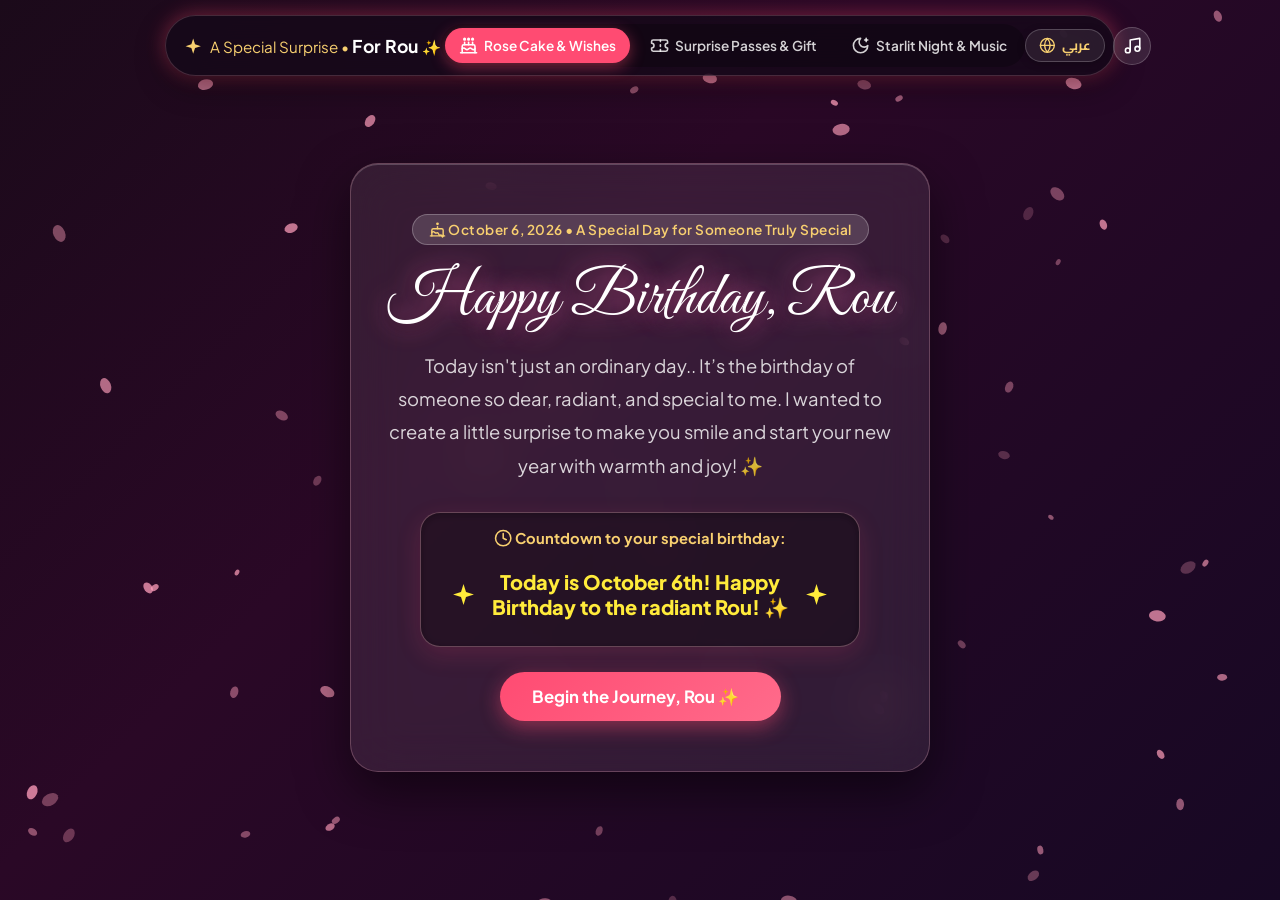
==== commit 0bb1c312: "feat: replace voucher 3 with 'Gift of Your Choice' pass and gift icon" ====
--- a/index.html
+++ b/index.html
@@ -448,18 +448,19 @@
                     <div class="voucher-card tilt-right" id="voucherCard3" tabindex="0">
                         <div class="clip-pin"></div>
                         <div class="voucher-header">
-                            <span class="voucher-serial" data-i18n="v3_serial">PASS #03 • 24/7 HOTLINE</span>
-                            <span class="voucher-badge" data-i18n="v3_badge">Emergency 24/7</span>
+                            <span class="voucher-serial" data-i18n="v3_serial">PASS #03 • GIFT OF YOUR CHOICE</span>
+                            <span class="voucher-badge" data-i18n="v3_badge">Your Pick 🎁</span>
                         </div>
                         <div class="voucher-icon-wrap">
                             <svg class="svg-icon stroke" viewBox="0 0 24 24" style="color:#64ffda;">
-                                <path
-                                    d="M22 16.92v3a2 2 0 0 1-2.18 2 19.79 19.79 0 0 1-8.63-3.07 19.5 19.5 0 0 1-6-6 19.79 19.79 0 0 1-3.07-8.67A2 2 0 0 1 4.11 2h3a2 2 0 0 1 2 1.72 12.84 12.84 0 0 0 .7 2.81 2 2 0 0 1-.45 2.11L8.09 9.91a16 16 0 0 0 6 6l1.27-1.27a2 2 0 0 1 2.11-.45 12.84 12.84 0 0 0 2.81.7A2 2 0 0 1 22 16.92z" />
+                                <rect x="3" y="8" width="18" height="4" rx="1" />
+                                <path d="M12 8v13" />
+                                <path d="M19 12v7a2 2 0 0 1-2 2H7a2 2 0 0 1-2-2v-7" />
+                                <path d="M7.5 8a2.5 2.5 0 0 1 0-5A4.8 8 0 0 1 12 8a4.8 8 0 0 1 4.5-5 2.5 2.5 0 0 1 0 5" />
                             </svg>
                         </div>
-                        <h3 class="voucher-title" data-i18n="v3_title">Heart-to-Heart & Listening 24/7</h3>
-                        <p class="voucher-desc" data-i18n="v3_desc">A late-night call, a safe space to vent, or just someone to listen
-                            whenever life feels heavy.. I’m always here and ready to turn your mood around.</p>
+                        <h3 class="voucher-title" data-i18n="v3_title">A Gift of Your Choice Anytime</h3>
+                        <p class="voucher-desc" data-i18n="v3_desc">Any gift or special item you have your heart set on.. pick whatever you want at any time, with all the love in the world and zero hesitation!</p>
                         <div class="voucher-action">
                             <button class="voucher-btn" data-voucher="3">
                                 <span data-i18n="btn_redeem">Redeem Voucher Now</span>
@@ -469,7 +470,7 @@
                                 </svg>
                             </button>
                         </div>
-                        <div class="voucher-stamp" data-i18n="v3_stamp">Line Always Open 📞</div>
+                        <div class="voucher-stamp" data-i18n="v3_stamp">Gift Granted! 🎁✨</div>
                     </div>
                 </div>
 
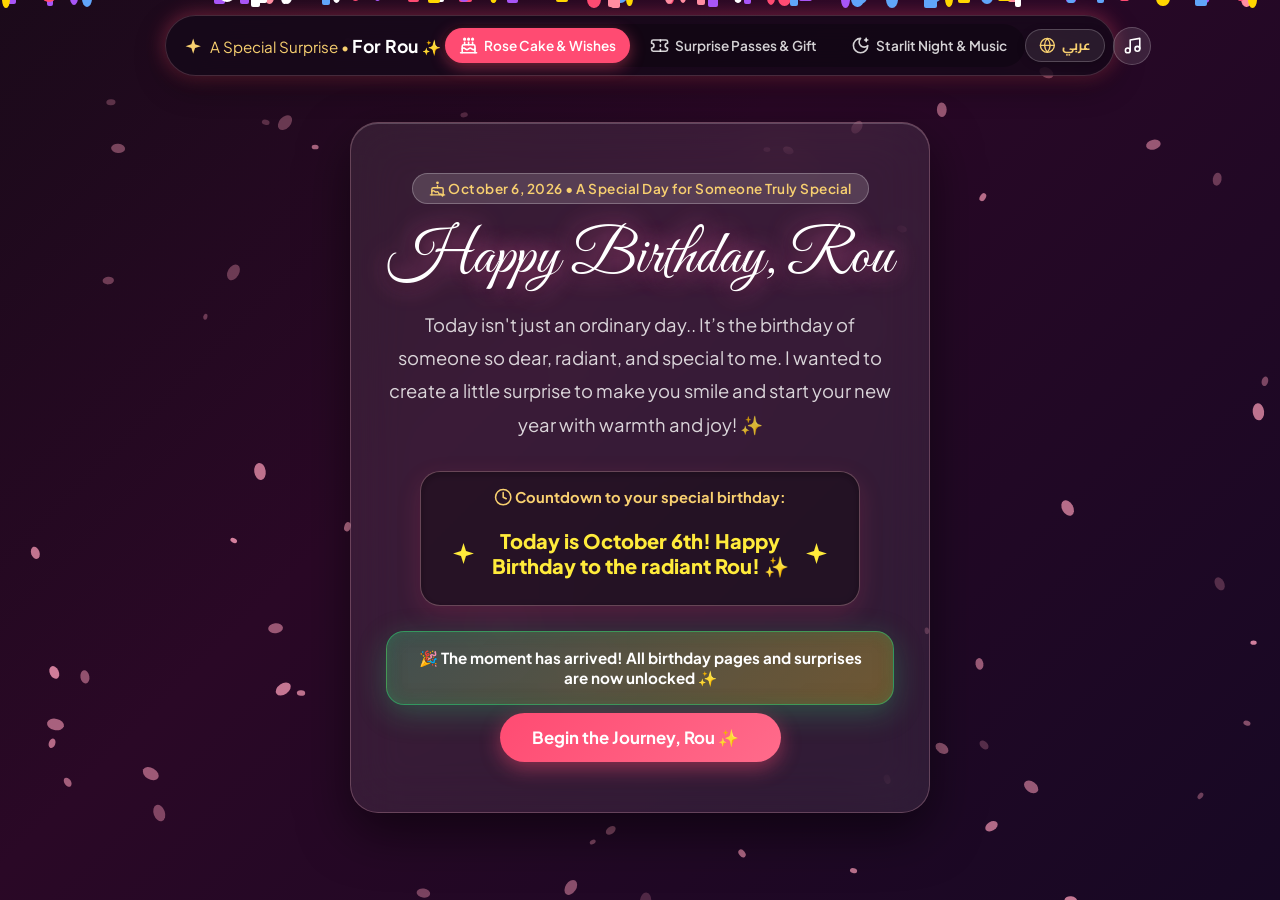
==== commit d7b13afd: "feat: lock all pages and interactive activations until countdown reaches zero" ====
--- a/index.html
+++ b/index.html
@@ -63,6 +63,7 @@
                     <span class="label-full" data-i18n="tab_passes_full">Surprise Passes & Gift</span>
                     <span class="label-short" data-i18n="tab_passes_short">Passes</span>
                 </span>
+                <span class="tab-lock-badge" title="Locked until October 6">🔒</span>
             </button>
             <button class="nav-tab-btn" data-theme="theme-stars" data-view="view-stars">
                 <span class="tab-icon">
@@ -76,6 +77,7 @@
                     <span class="label-full" data-i18n="tab_stars_full">Starlit Night & Music</span>
                     <span class="label-short" data-i18n="tab_stars_short">Stars</span>
                 </span>
+                <span class="tab-lock-badge" title="Locked until October 6">🔒</span>
             </button>
         </nav>
         <div class="nav-controls-group">
@@ -165,8 +167,31 @@
                         </div>
                     </div>
 
+                    <!-- Lock Notice Card (Active until countdown reaches 0) -->
+                    <div class="lock-notice-card" id="lockNoticeCard">
+                        <div class="lock-notice-icon">
+                            <svg class="svg-icon stroke" viewBox="0 0 24 24">
+                                <rect x="3" y="11" width="18" height="11" rx="2" ry="2" />
+                                <path d="M7 11V7a5 5 0 0 1 10 0v4" />
+                            </svg>
+                        </div>
+                        <div class="lock-notice-content">
+                            <div class="lock-notice-title">
+                                <span data-i18n="lock_notice_title">Surprise Currently Locked 🔒</span>
+                            </div>
+                            <p class="lock-notice-text" data-i18n="lock_notice_desc">
+                                All pages, activities, and gifts are locked until October 6, 2026. Everything will unlock automatically the moment the countdown reaches zero!
+                            </p>
+                        </div>
+                    </div>
+
+                    <!-- Unlock Celebration Notice (Visible once countdown reaches 0) -->
+                    <div class="unlock-celebration-banner" id="unlockCelebrationBanner">
+                        <span data-i18n="unlock_celebration_text">🎉 The moment has arrived! All birthday pages and surprises are now unlocked ✨</span>
+                    </div>
+
                     <button id="startRoseJourneyBtn" class="magic-btn primary-btn">
-                        <span data-i18n="btn_start_journey">Begin the Journey, Rou ✨</span>
+                        <span id="startRoseBtnText" data-i18n="btn_start_journey">Begin the Journey, Rou ✨</span>
                         <div class="btn-glow"></div>
                     </button>
                 </div>
@@ -932,6 +957,15 @@
 
     </main>
 
+    <!-- Lock Warning Toast -->
+    <div class="lock-toast" id="lockToast">
+        <svg class="svg-icon stroke" viewBox="0 0 24 24" style="color:var(--accent-gold);width:1.2em;height:1.2em;flex-shrink:0;">
+            <rect x="3" y="11" width="18" height="11" rx="2" ry="2" />
+            <path d="M7 11V7a5 5 0 0 1 10 0v4" />
+        </svg>
+        <span id="lockToastText" data-i18n="lock_toast_msg">This section is locked until October 6, 2026! 🔒</span>
+    </div>
+
     <!-- Hidden Native Audio fallback -->
     <audio id="backgroundMusic" loop preload="auto">
         <source src="birthday_song.mp3" type="audio/mpeg">
--- a/style.css
+++ b/style.css
@@ -3424,3 +3424,235 @@
         transform: scale(0.72);
     }
 }
+
+/* ===================================================================
+   LOCKED BIRTHDAY EXPERIENCE (Until Countdown Reaches Zero)
+   =================================================================== */
+
+/* 1. Locked Nav Tabs */
+body.site-locked .nav-tab-btn.tab-locked {
+    opacity: 0.5;
+    cursor: not-allowed;
+    position: relative;
+    filter: grayscale(0.5);
+    transition: all 0.3s ease;
+}
+
+body.site-locked .nav-tab-btn.tab-locked:hover {
+    background: rgba(255, 255, 255, 0.04);
+    color: var(--text-secondary);
+}
+
+.tab-lock-badge {
+    display: none;
+    font-size: 0.75rem;
+    margin-inline-start: 4px;
+    vertical-align: middle;
+    filter: drop-shadow(0 0 4px rgba(255, 215, 0, 0.6));
+    animation: lockBadgePulse 2.5s infinite ease-in-out;
+}
+
+body.site-locked .nav-tab-btn.tab-locked .tab-lock-badge {
+    display: inline-block;
+}
+
+@keyframes lockBadgePulse {
+    0%, 100% { transform: scale(1); opacity: 0.85; }
+    50% { transform: scale(1.18); opacity: 1; }
+}
+
+/* 2. Locked Journey Button in Step 1 */
+body.site-locked #startRoseJourneyBtn {
+    opacity: 0.75;
+    cursor: not-allowed;
+    background: rgba(35, 20, 40, 0.65);
+    border: 1px solid rgba(255, 215, 0, 0.3);
+    color: rgba(255, 255, 255, 0.75);
+    box-shadow: 0 4px 15px rgba(0, 0, 0, 0.3) !important;
+}
+
+body.site-locked #startRoseJourneyBtn .btn-glow {
+    display: none;
+}
+
+body.site-locked #startRoseJourneyBtn:hover {
+    transform: none;
+    box-shadow: 0 4px 15px rgba(0, 0, 0, 0.3) !important;
+}
+
+/* 3. Lock Notice Card */
+.lock-notice-card {
+    display: none;
+    margin: 22px auto 8px;
+    max-width: 500px;
+    background: rgba(22, 12, 28, 0.78);
+    border: 1px solid rgba(255, 215, 0, 0.38);
+    border-radius: 18px;
+    padding: 16px 22px;
+    backdrop-filter: blur(14px);
+    -webkit-backdrop-filter: blur(14px);
+    box-shadow: 0 8px 30px rgba(0, 0, 0, 0.45), inset 0 0 20px rgba(255, 215, 0, 0.08);
+    align-items: center;
+    gap: 16px;
+    text-align: start;
+    animation: lockCardFloat 4s ease-in-out infinite;
+}
+
+body.site-locked .lock-notice-card {
+    display: flex;
+}
+
+@keyframes lockCardFloat {
+    0%, 100% { transform: translateY(0); }
+    50% { transform: translateY(-4px); }
+}
+
+.lock-notice-icon {
+    width: 46px;
+    height: 46px;
+    border-radius: 50%;
+    background: radial-gradient(circle, rgba(255, 215, 0, 0.25) 0%, rgba(255, 75, 114, 0.15) 100%);
+    border: 1.5px solid rgba(255, 215, 0, 0.5);
+    display: flex;
+    align-items: center;
+    justify-content: center;
+    flex-shrink: 0;
+    color: var(--accent-gold);
+    box-shadow: 0 0 15px rgba(255, 215, 0, 0.3);
+}
+
+.lock-notice-icon svg {
+    width: 22px;
+    height: 22px;
+}
+
+.lock-notice-content {
+    flex: 1;
+}
+
+.lock-notice-title {
+    font-size: 0.96rem;
+    font-weight: 700;
+    color: #ffeb3b;
+    margin-bottom: 5px;
+    display: flex;
+    align-items: center;
+    gap: 6px;
+    text-shadow: 0 0 10px rgba(255, 235, 59, 0.3);
+}
+
+.lock-notice-text {
+    font-size: 0.84rem;
+    color: rgba(255, 255, 255, 0.85);
+    line-height: 1.5;
+    margin: 0;
+}
+
+/* 4. Unlock Celebration Banner */
+.unlock-celebration-banner {
+    display: none;
+    margin: 20px auto 8px;
+    max-width: 520px;
+    background: linear-gradient(135deg, rgba(46, 204, 113, 0.22), rgba(255, 215, 0, 0.25));
+    border: 1.5px solid rgba(46, 204, 113, 0.6);
+    border-radius: 18px;
+    padding: 16px 22px;
+    color: #fff;
+    text-align: center;
+    font-size: 0.95rem;
+    font-weight: 700;
+    box-shadow: 0 8px 30px rgba(46, 204, 113, 0.3), inset 0 0 15px rgba(46, 204, 113, 0.2);
+    backdrop-filter: blur(12px);
+    animation: bounceUnlock 0.9s cubic-bezier(0.175, 0.885, 0.32, 1.275);
+}
+
+body.site-unlocked .unlock-celebration-banner.show {
+    display: block;
+}
+
+@keyframes bounceUnlock {
+    0% { transform: scale(0.85); opacity: 0; }
+    60% { transform: scale(1.04); opacity: 1; }
+    100% { transform: scale(1); opacity: 1; }
+}
+
+/* 5. Disabled / Locked elements in sections */
+body.site-locked .envelope-wrapper,
+body.site-locked .candle-wrapper,
+body.site-locked .voucher-card,
+body.site-locked .giftbox-showcase-card,
+body.site-locked .flip-card-wrapper,
+body.site-locked .jar-graphic-wrap,
+body.site-locked .star-node,
+body.site-locked .cassette-wrapper {
+    cursor: not-allowed !important;
+}
+
+body.site-locked .voucher-btn,
+body.site-locked #blowCandleBtn,
+body.site-locked #proceedToCakeBtn,
+body.site-locked #drawReasonBtn,
+body.site-locked #mainPlayBtn {
+    opacity: 0.5 !important;
+    cursor: not-allowed !important;
+}
+
+/* 6. Lock Toast Notification */
+.lock-toast {
+    position: fixed;
+    bottom: 25px;
+    left: 50%;
+    transform: translateX(-50%) translateY(120%);
+    background: rgba(22, 10, 26, 0.94);
+    border: 1px solid var(--accent-gold);
+    color: #fff;
+    padding: 12px 24px;
+    border-radius: 35px;
+    font-size: 0.88rem;
+    font-weight: 600;
+    z-index: 999999;
+    box-shadow: 0 10px 30px rgba(0, 0, 0, 0.65), 0 0 25px var(--accent-glow);
+    display: flex;
+    align-items: center;
+    gap: 10px;
+    opacity: 0;
+    pointer-events: none;
+    transition: all 0.4s cubic-bezier(0.175, 0.885, 0.32, 1.275);
+    white-space: nowrap;
+    max-width: 90vw;
+    text-align: center;
+}
+
+.lock-toast.show {
+    transform: translateX(-50%) translateY(0);
+    opacity: 1;
+}
+
+@media (max-width: 580px) {
+    .lock-notice-card {
+        padding: 14px 16px;
+        gap: 12px;
+        margin: 18px 12px 6px;
+    }
+    .lock-notice-icon {
+        width: 38px;
+        height: 38px;
+    }
+    .lock-notice-icon svg {
+        width: 18px;
+        height: 18px;
+    }
+    .lock-notice-title {
+        font-size: 0.9rem;
+    }
+    .lock-notice-text {
+        font-size: 0.78rem;
+    }
+    .lock-toast {
+        font-size: 0.82rem;
+        padding: 10px 18px;
+        bottom: 18px;
+        white-space: normal;
+    }
+}
+
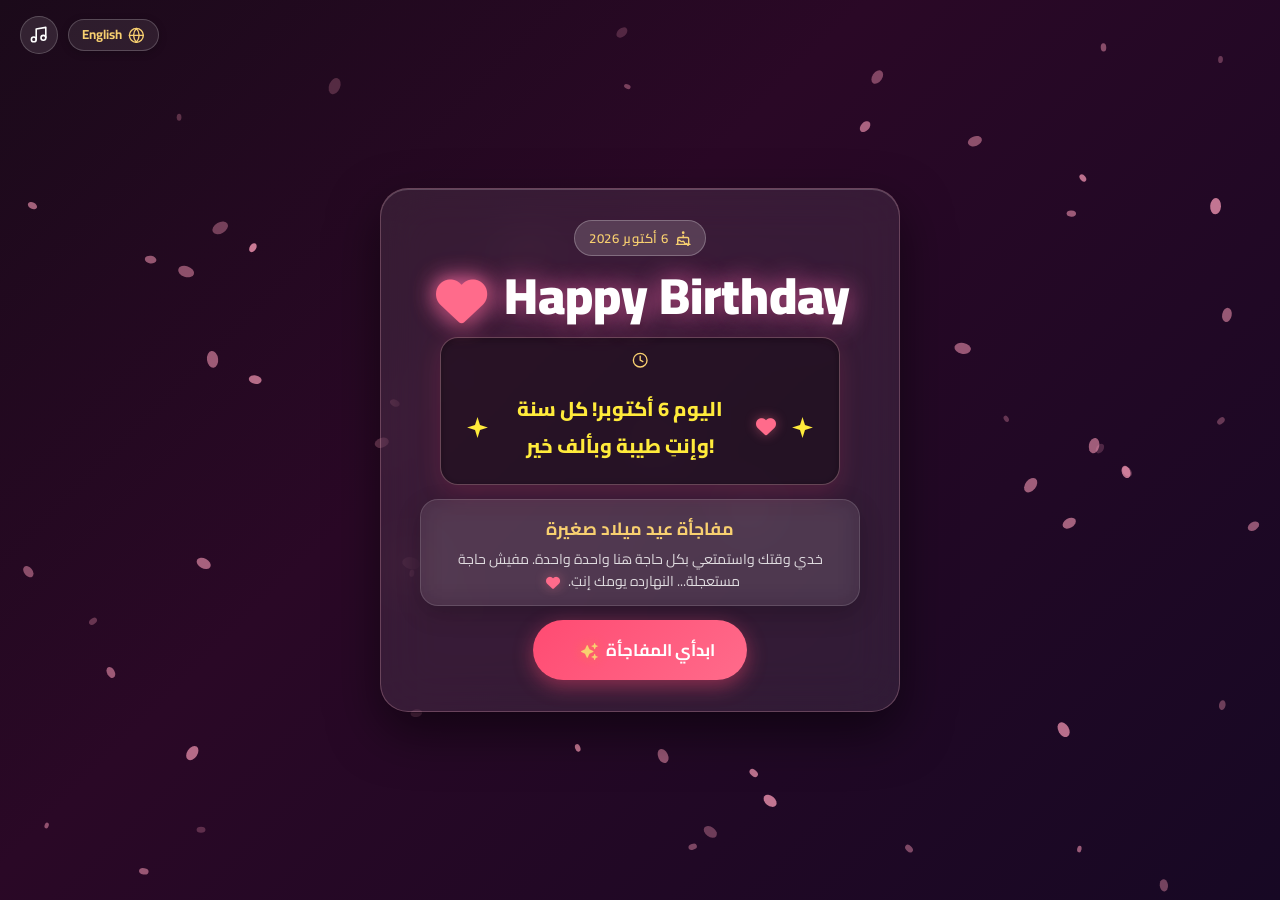
==== commit a0a909cc: "feat: lock all experiences until countdown ends and enforce sequential stage gating" ====
--- a/index.html
+++ b/index.html
@@ -1,5 +1,5 @@
 <!DOCTYPE html>
-<html lang="en" dir="ltr">
+<html lang="ar" dir="rtl">
 
 <head>
     <meta charset="UTF-8">
@@ -11,112 +11,64 @@
     <link
         href="https://fonts.googleapis.com/css2?family=Alex+Brush&family=Cairo:wght@400;600;700;800;900&family=Great+Vibes&family=Playfair+Display:ital,wght@0,500;0,700;1,400&family=Plus+Jakarta+Sans:wght@400;500;600;700&display=swap"
         rel="stylesheet">
+    <!-- Font Awesome Pro 6.7.2 CDN (User Configured) -->
+    <link rel=stylesheet href="https://site-assets.fontawesome.com/releases/v6.7.2/css/all.css">
+    <link rel=stylesheet href="https://site-assets.fontawesome.com/releases/v6.7.2/css/sharp-duotone-thin.css">
+    <link rel=stylesheet href="https://site-assets.fontawesome.com/releases/v6.7.2/css/sharp-duotone-solid.css">
+    <link rel=stylesheet href="https://site-assets.fontawesome.com/releases/v6.7.2/css/sharp-duotone-regular.css">
+    <link rel=stylesheet href="https://site-assets.fontawesome.com/releases/v6.7.2/css/sharp-duotone-light.css">
+    <link rel=stylesheet href="https://site-assets.fontawesome.com/releases/v6.7.2/css/sharp-thin.css">
+    <link rel=stylesheet href="https://site-assets.fontawesome.com/releases/v6.7.2/css/sharp-solid.css">
+    <link rel=stylesheet href="https://site-assets.fontawesome.com/releases/v6.7.2/css/sharp-regular.css">
+    <link rel=stylesheet href="https://site-assets.fontawesome.com/releases/v6.7.2/css/sharp-light.css">
+    <link rel=stylesheet href="https://site-assets.fontawesome.com/releases/v6.7.2/css/duotone-thin.css">
+    <link rel=stylesheet href="https://site-assets.fontawesome.com/releases/v6.7.2/css/duotone-regular.css">
+    <link rel=stylesheet href="https://site-assets.fontawesome.com/releases/v6.7.2/css/duotone-light.css">
+    <link rel=stylesheet href="vendor/fontawesome/css/all.css">
     <link rel="stylesheet" href="style.css">
 </head>
 
-<body class="theme-rose">
+<body class="theme-rose site-locked">
 
     <!-- Ambient Canvas Backgrounds -->
     <canvas id="particlesCanvas"></canvas>
 
-    <!-- Top Theme & Experience Switcher -->
-    <header class="top-nav-container">
-        <div class="nav-brand">
-            <span class="sparkle-icon">
-                <svg class="svg-icon" viewBox="0 0 24 24">
-                    <path d="M12 2L14.4 9.6L22 12L14.4 14.4L12 22L9.6 14.4L2 12L9.6 9.6L12 2Z" />
+    <!-- Floating Minimal Controls (Language & Audio) -->
+    <div class="floating-controls-group" id="floatingControls">
+        <button id="langToggleBtn" class="lang-btn" title="Switch to English" aria-label="Toggle language">
+            <span class="lang-icon">
+                <svg class="svg-icon stroke" viewBox="0 0 24 24" style="width:1.1em;height:1.1em;">
+                    <circle cx="12" cy="12" r="10" />
+                    <line x1="2" y1="12" x2="22" y2="12" />
+                    <path
+                        d="M12 2a15.3 15.3 0 0 1 4 10 15.3 15.3 0 0 1-4 10 15.3 15.3 0 0 1-4-10 15.3 15.3 0 0 1 4-10z" />
                 </svg>
             </span>
-            <span class="brand-text" data-i18n="brand_text">A Special Surprise • <strong>For Rou</strong> ✨</span>
-        </div>
-        <nav class="nav-tabs" id="navTabs">
-            <button class="nav-tab-btn active" data-theme="theme-rose" data-view="view-cake">
-                <span class="tab-icon">
+            <span class="lang-text" id="langBtnText">English</span>
+        </button>
+        <div class="audio-control-wrapper">
+            <button id="musicToggleBtn" class="audio-btn" title="Play / Pause Music">
+                <span class="audio-icon" id="audioIcon">
                     <svg class="svg-icon stroke" viewBox="0 0 24 24">
-                        <path d="M20 21v-8a2 2 0 0 0-2-2H6a2 2 0 0 0-2 2v8" />
-                        <path d="M4 16s.5-1 2-1 2.5 2 4 2 2.5-2 4-2 2.5 2 4 2 2-1 2-1" />
-                        <path d="M2 21h20" />
-                        <path d="M7 8v3" />
-                        <path d="M12 8v3" />
-                        <path d="M17 8v3" />
-                        <circle cx="7" cy="4" r="1" />
-                        <circle cx="12" cy="4" r="1" />
-                        <circle cx="17" cy="4" r="1" />
+                        <path d="M9 18V5l12-2v13" />
+                        <circle cx="6" cy="18" r="3" />
+                        <circle cx="18" cy="16" r="3" />
                     </svg>
                 </span>
-                <span class="tab-label">
-                    <span class="label-full" data-i18n="tab_cake_full">Rose Cake & Wishes</span>
-                    <span class="label-short" data-i18n="tab_cake_short">Cake</span>
-                </span>
+                <span class="audio-pulse"></span>
             </button>
-            <button class="nav-tab-btn" data-theme="theme-scrapbook" data-view="view-scrapbook">
-                <span class="tab-icon">
-                    <svg class="svg-icon stroke" viewBox="0 0 24 24">
-                        <path
-                            d="M2 9a3 3 0 0 1 0 6v2a2 2 0 0 0 2 2h16a2 2 0 0 0 2-2v-2a3 3 0 0 1 0-6V7a2 2 0 0 0-2-2H4a2 2 0 0 0-2 2z" />
-                        <path d="M13 5v2" />
-                        <path d="M13 17v2" />
-                        <path d="M13 11v2" />
-                    </svg>
-                </span>
-                <span class="tab-label">
-                    <span class="label-full" data-i18n="tab_passes_full">Surprise Passes & Gift</span>
-                    <span class="label-short" data-i18n="tab_passes_short">Passes</span>
-                </span>
-                <span class="tab-lock-badge" title="Locked until October 6">🔒</span>
-            </button>
-            <button class="nav-tab-btn" data-theme="theme-stars" data-view="view-stars">
-                <span class="tab-icon">
-                    <svg class="svg-icon stroke" viewBox="0 0 24 24">
-                        <path d="M12 3a6 6 0 0 0 9 9 9 9 0 1 1-9-9Z" />
-                        <path d="M19 3v4" />
-                        <path d="M21 5h-4" />
-                    </svg>
-                </span>
-                <span class="tab-label">
-                    <span class="label-full" data-i18n="tab_stars_full">Starlit Night & Music</span>
-                    <span class="label-short" data-i18n="tab_stars_short">Stars</span>
-                </span>
-                <span class="tab-lock-badge" title="Locked until October 6">🔒</span>
-            </button>
-        </nav>
-        <div class="nav-controls-group">
-            <button id="langToggleBtn" class="lang-btn" title="التحويل للغة العربية" aria-label="Toggle language">
-                <span class="lang-icon">
-                    <svg class="svg-icon stroke" viewBox="0 0 24 24" style="width:1.1em;height:1.1em;">
-                        <circle cx="12" cy="12" r="10" />
-                        <line x1="2" y1="12" x2="22" y2="12" />
-                        <path d="M12 2a15.3 15.3 0 0 1 4 10 15.3 15.3 0 0 1-4 10 15.3 15.3 0 0 1-4-10 15.3 15.3 0 0 1 4-10z" />
-                    </svg>
-                </span>
-                <span class="lang-text" id="langBtnText">عربي</span>
-            </button>
-            <div class="audio-control-wrapper">
-                <button id="musicToggleBtn" class="audio-btn" title="Play / Pause Music">
-                    <span class="audio-icon" id="audioIcon">
-                        <svg class="svg-icon stroke" viewBox="0 0 24 24">
-                            <path d="M9 18V5l12-2v13" />
-                            <circle cx="6" cy="18" r="3" />
-                            <circle cx="18" cy="16" r="3" />
-                        </svg>
-                    </span>
-                    <span class="audio-wave">
-                        <span></span><span></span><span></span>
-                    </span>
-                </button>
-            </div>
         </div>
-    </header>
-
-    <!-- MAIN VIEW CONTAINER -->
-    <main class="main-content-wrapper">
+    </div>
+
+    <main class="main-viewport main-content-wrapper">
 
         <!-- ======================================================== -->
-        <!-- EXPERIENCE 1: ROSE & VELVET DREAM + INTERACTIVE CAKE    -->
+        <!-- EXPERIENCE 1: ROSE DREAM CAKE & COUNTDOWN               -->
         <!-- ======================================================== -->
         <section id="view-cake" class="view-section active">
+            <!-- Step 1: Welcome & Birthday Countdown -->
             <div class="step active" id="cakeStep1">
-                <div class="glass-card welcome-card">
+                <div class="glass-card">
                     <div class="badge-pill">
                         <svg class="svg-icon stroke" viewBox="0 0 24 24">
                             <path d="M20 21v-8a2 2 0 0 0-2-2H6a2 2 0 0 0-2 2v8" />
@@ -125,15 +77,10 @@
                             <path d="M12 8v3" />
                             <circle cx="12" cy="4" r="1" />
                         </svg>
-                        <span data-i18n="cake_badge">October 6, 2026 • A Special Day for Someone Truly Special</span>
-                    </div>
-                    <h1 class="script-title" data-i18n="cake_title">Happy Birthday, Rou</h1>
-                    <p class="welcome-lead" data-i18n="cake_lead">Today isn't just an ordinary day.. It’s the birthday of someone so dear,
-                        radiant, and special to me. I wanted to create a little surprise to make you smile and start
-                        your new year with warmth and joy! <svg class="svg-icon" viewBox="0 0 24 24"
-                            style="color:var(--accent-gold);">
-                            <path d="M12 2L14.4 9.6L22 12L14.4 14.4L12 22L9.6 14.4L2 12L9.6 9.6L12 2Z" />
-                        </svg></p>
+                        <span data-i18n="cake_badge">October 6, 2026</span>
+                    </div>
+                    <h1 class="script-title" data-i18n="cake_title">Happy Birthday <i
+                            class="fa-solid fa-heart fa-icon-inline fa-heart-themed"></i></h1>
 
                     <!-- Live Birthday Countdown Widget -->
                     <div class="countdown-widget">
@@ -142,56 +89,43 @@
                                 <circle cx="12" cy="12" r="10" />
                                 <polyline points="12 6 12 12 16 14" />
                             </svg>
-                            <span data-i18n="countdown_label">Countdown to your special birthday:</span>
                         </span>
                         <div class="countdown-grid" id="mainCountdown">
                             <div class="c-unit">
                                 <span class="c-val" id="cdDays">00</span>
-                                <span class="c-lbl" data-i18n="cd_days">Days</span>
+                                <span class="c-lbl" data-i18n="cd_days">أيام</span>
                             </div>
                             <span class="c-sep">:</span>
                             <div class="c-unit">
                                 <span class="c-val" id="cdHours">00</span>
-                                <span class="c-lbl" data-i18n="cd_hours">Hours</span>
+                                <span class="c-lbl" data-i18n="cd_hours">ساعات</span>
                             </div>
                             <span class="c-sep">:</span>
                             <div class="c-unit">
                                 <span class="c-val" id="cdMins">00</span>
-                                <span class="c-lbl" data-i18n="cd_mins">Mins</span>
+                                <span class="c-lbl" data-i18n="cd_mins">دقائق</span>
                             </div>
                             <span class="c-sep">:</span>
                             <div class="c-unit">
                                 <span class="c-val" id="cdSecs">00</span>
-                                <span class="c-lbl" data-i18n="cd_secs">Secs</span>
-                            </div>
-                        </div>
-                    </div>
-
-                    <!-- Lock Notice Card (Active until countdown reaches 0) -->
-                    <div class="lock-notice-card" id="lockNoticeCard">
-                        <div class="lock-notice-icon">
-                            <svg class="svg-icon stroke" viewBox="0 0 24 24">
-                                <rect x="3" y="11" width="18" height="11" rx="2" ry="2" />
-                                <path d="M7 11V7a5 5 0 0 1 10 0v4" />
-                            </svg>
-                        </div>
-                        <div class="lock-notice-content">
-                            <div class="lock-notice-title">
-                                <span data-i18n="lock_notice_title">Surprise Currently Locked 🔒</span>
-                            </div>
-                            <p class="lock-notice-text" data-i18n="lock_notice_desc">
-                                All pages, activities, and gifts are locked until October 6, 2026. Everything will unlock automatically the moment the countdown reaches zero!
-                            </p>
-                        </div>
-                    </div>
-
-                    <!-- Unlock Celebration Notice (Visible once countdown reaches 0) -->
-                    <div class="unlock-celebration-banner" id="unlockCelebrationBanner">
-                        <span data-i18n="unlock_celebration_text">🎉 The moment has arrived! All birthday pages and surprises are now unlocked ✨</span>
+                                <span class="c-lbl" data-i18n="cd_secs">ثواني</span>
+                            </div>
+                        </div>
+                    </div>
+
+
+                    <!-- After Countdown Birthday Message -->
+                    <div class="after-countdown-banner" id="afterCountdownBanner">
+                        <h3 class="after-countdown-title" data-i18n="after_countdown_title">A little birthday surprise
+                            for you</h3>
+                        <p class="after-countdown-desc" data-i18n="after_countdown_desc">خدي وقتك واستمتعي بكل حاجة هنا
+                            واحدة واحدة. مفيش حاجة مستعجلة... النهارده يومك إنتِ. <i
+                                class="fa-solid fa-heart fa-icon-inline fa-heart-themed"></i></p>
                     </div>
 
                     <button id="startRoseJourneyBtn" class="magic-btn primary-btn">
-                        <span id="startRoseBtnText" data-i18n="btn_start_journey">Begin the Journey, Rou ✨</span>
+                        <span id="startRoseBtnText" data-i18n="btn_start_journey">ابدأي المفاجأة <i
+                                class="fa-solid fa-sparkles fa-icon-inline fa-sparkle-themed"></i></span>
                         <div class="btn-glow"></div>
                     </button>
                 </div>
@@ -203,7 +137,8 @@
                     <div class="envelope-box" id="envelopeInteractive">
                         <div class="envelope-back"></div>
                         <div class="letter-preview">
-                            <span class="seal-text" data-i18n="envelope_seal_text">To Rou ✉</span>
+                            <span class="seal-text" data-i18n="envelope_seal_text">مخصوص ليكي <i
+                                    class="fa-solid fa-envelope fa-icon-inline fa-envelope-themed"></i></span>
                         </div>
                         <div class="envelope-flap"></div>
                         <div class="envelope-front"></div>
@@ -211,70 +146,112 @@
                             <span class="seal-letter">R</span>
                         </div>
                     </div>
-                    <p class="pulse-hint" data-i18n="envelope_hint">Click the envelope to open ✉</p>
+                    <p class="pulse-hint" data-i18n="envelope_hint">اضغطي على الظرف لفتحه <i
+                            class="fa-solid fa-envelope fa-icon-inline fa-envelope-themed"></i></p>
                 </div>
             </div>
 
-            <!-- Step 3: Unfolding Letter for Rou -->
+            <!-- Step 3: 2-Sided Birthday Card with 3D Flip (Art Illustration Cover -> Heartfelt Letter) -->
             <div class="step" id="cakeStep3">
-                <div class="parchment-letter-wrapper" id="parchmentWrapper">
-                    <div class="parchment-letter">
-                        <div class="letter-header">
-                            <span class="letter-date" data-i18n="letter_date">October 6, 2026</span>
-                            <h2 class="letter-salutation" data-i18n="letter_salutation">To the sweetest Rou,</h2>
-                        </div>
-                        <div class="letter-body">
-                            <p data-i18n="letter_p1">Happy Birthday! Wishing you a year full of radiant smiles, peaceful days, and all the
-                                true happiness your gentle soul deserves.</p>
-                            <p data-i18n="letter_p2">I can’t begin to tell you how much your presence truly means to me, and how easily you
-                                turn an ordinary day into something bright, beautiful, and memorable. I feel genuinely
-                                lucky to have you in my life and for every moment we get to share.</p>
-                            <p class="letter-quote" data-i18n="letter_quote">"May you always stay as joyful, radiant, and inspiring as you are..
-                                and may we always remain this close, standing by each other through it all."</p>
-                        </div>
-                        <div class="letter-footer">
-                            <p class="letter-sign" data-i18n="letter_sign">Always got your back & right here with you <svg
-                                    class="svg-icon heart-pulse" viewBox="0 0 24 24"
-                                    style="color:#e63946;width:1.25em;height:1.25em;vertical-align:-0.18em;filter:drop-shadow(0 0 8px rgba(230,57,70,0.6));">
-                                    <path
-                                        d="M12 21.35l-1.45-1.32C5.4 15.36 2 12.28 2 8.5 2 5.42 4.42 3 7.5 3c1.74 0 3.41.81 4.5 2.09C13.09 3.81 14.76 3 16.5 3 19.58 3 22 5.42 22 8.5c0 3.78-3.4 6.86-8.55 11.54L12 21.35z" />
-                                </svg></p>
-                            <button id="proceedToCakeBtn" class="magic-btn gold-btn">
-                                <span data-i18n="btn_proceed_cake">Reveal the Cake & Candles <svg class="svg-icon stroke" viewBox="0 0 24 24">
-                                        <path d="M20 21v-8a2 2 0 0 0-2-2H6a2 2 0 0 0-2 2v8" />
-                                        <path d="M4 16s.5-1 2-1 2.5 2 4 2 2.5-2 4-2 2.5 2 4 2 2-1 2-1" />
-                                        <path d="M2 21h20" />
-                                        <path d="M12 8v3" />
-                                        <circle cx="12" cy="4" r="1" />
-                                    </svg></span>
-                            </button>
-                        </div>
-                    </div>
+                <div class="birthday-card-experience" id="parchmentWrapper">
+
+                    <!-- 3D Card Flipper Container -->
+                    <div class="birthday-card-scene">
+                        <div class="birthday-3d-card" id="birthdayCardInteractive" role="button" tabindex="0"
+                            aria-label="اضغطي لفتح الرسالة" aria-expanded="false">
+
+                            <!-- FACE 1: COVER (Cartoon Artwork - Shown First) -->
+                            <div class="card-face card-face-cover">
+                                <div class="card-cover-inner">
+                                    <div class="card-artwork-frame" id="cardArtworkFrame">
+                                        <img src="images/rou_birthday_card.jpg" alt="Happy Birthday روان - 生日快乐"
+                                            class="card-artwork-img" loading="eager" draggable="false">
+                                    </div>
+
+                                    <!-- Action Button below image (replaces old hint text) -->
+                                    <div class="card-cover-action" id="cardFlipHint">
+                                        <button type="button" class="hint-action-btn" id="btnFlipCard"
+                                            aria-label="اضغطي لفتح الرسالة">
+                                            <span class="hint-hand-icon"><i class="fa-solid fa-sparkles"></i></span>
+                                            <span class="hint-text" data-i18n="card_flip_hint">دوسي على الصورة عشان
+                                                تشوفي الرسالة <i class="fa-solid fa-envelope-open-text fa-icon-inline"
+                                                    style="color:var(--accent-rose);"></i></span>
+                                        </button>
+                                    </div>
+                                </div>
+                            </div>
+
+                            <!-- FACE 2: LETTER (Heartfelt Message - Revealed on Flip) -->
+                            <div class="card-face card-face-letter">
+                                <div class="parchment-letter">
+                                    <div class="letter-header">
+                                        <span class="letter-date" data-i18n="letter_date">October 6, 2026</span>
+                                        <h2 class="letter-salutation" data-i18n="letter_salutation">إلى روان،</h2>
+                                    </div>
+                                    <div class="letter-body">
+                                        <p class="letter-intro" data-i18n="letter_p1">كل سنة وإنتِ طيبة <i
+                                                class="fa-solid fa-heart fa-icon-inline" style="color:#e63946;"></i></p>
+                                        <p data-i18n="letter_p2">النهارده يوم مميز، لأنه يوم ميلاد حد اتبسطت جدًا إني
+                                            عرفته. حبيت أعملك حاجة بسيطة ومختلفة شوية، يمكن تخلي يومك ألطف وتبدأي سنتك
+                                            الجديدة بابتسامة.</p>
+                                        <p data-i18n="letter_p3">أتمنى السنة الجديدة تكون أهدى، وأخف، وفيها حاجات كتير
+                                            تفرحك وتخليكي فخورة بإنجازاتك وبكل اللي بتعمليه.</p>
+                                        <p data-i18n="letter_p4">وأتمنى الأيام الجاية يكون فيها حاجات كتير نفسك فيها،
+                                            سواء في شغلك، دراستك، أو أي حاجة جديدة نفسك تجربيها.<br><br>خلي السنة دي سنة
+                                            تقربي فيها أكتر من الحاجات اللي بتحبيها، ومن الحاجات اللي نفسك توصليلها.</p>
+                                        <p data-i18n="letter_p5">أتمنى يومك يكون على قد ما تستاهلي وأحلى.</p>
+                                    </div>
+                                    <div class="letter-footer">
+                                        <p class="letter-sign" data-i18n="letter_sign">Happy Birthday ليكي <i
+                                                class="fa-solid fa-heart fa-icon-inline fa-heart-themed"></i></p>
+                                        <button type="button" class="btn-flip-back" id="btnFlipBack" title="عرض الصورة">
+                                            <i class="fa-solid fa-rotate-left"></i> <span data-i18n="btn_flip_back">عرض
+                                                الصورة</span>
+                                        </button>
+                                    </div>
+                                </div>
+                            </div>
+
+                        </div>
+                    </div>
+
+                    <!-- Next Step Action (Hidden/Disabled until letter is flipped & read) -->
+                    <div class="card-action-container" id="cardProceedContainer">
+                        <button id="proceedToCakeBtn" class="magic-btn gold-btn proceed-cake-btn" disabled>
+                            <span data-i18n="btn_proceed_cake">Reveal the Cake & Candles <i
+                                    class="fa-solid fa-cake-candles fa-icon-inline fa-cake-themed"></i></span>
+                            <div class="btn-glow"></div>
+                        </button>
+                    </div>
+
                 </div>
             </div>
 
-            <!-- Step 4: The 3D Cake with Blowable Candle & Grand Fireworks -->
+            <!-- Step 4: 3D Cake with Blowable Candle -->
             <div class="step" id="cakeStep4">
-                <div class="grand-celebration">
-                    <div class="confetti-container" id="confettiContainer"></div>
+                <div class="celebration-wrapper">
                     <div class="fireworks-canvas-container" id="fireworksContainer"></div>
                     <div class="balloons-flow" id="balloonsFlow"></div>
 
                     <div class="cake-showcase-card">
                         <div class="celebration-titles">
-                            <span class="sparkle-tag" data-i18n="cake_wish_tag"><svg class="svg-icon" viewBox="0 0 24 24">
+                            <span class="sparkle-tag" data-i18n="cake_wish_tag"><svg class="svg-icon"
+                                    viewBox="0 0 24 24">
                                     <path d="M12 2L14.4 9.6L22 12L14.4 14.4L12 22L9.6 14.4L2 12L9.6 9.6L12 2Z" />
-                                </svg> The Sweetest Birthday Wish <svg class="svg-icon" viewBox="0 0 24 24">
+                                </svg> Make a wish <i
+                                    class="fa-solid fa-cake-candles fa-icon-inline fa-cake-themed"></i> <svg
+                                    class="svg-icon" viewBox="0 0 24 24">
                                     <path d="M12 2L14.4 9.6L22 12L14.4 14.4L12 22L9.6 14.4L2 12L9.6 9.6L12 2Z" />
                                 </svg></span>
-                            <h1 class="main-celebrate-title" id="typewriterGreeting" data-i18n="celebrate_title">Happy Birthday, Rou!</h1>
+                            <h1 class="main-celebrate-title" id="typewriterGreeting" data-i18n="celebrate_title">Happy
+                                Birthday <i class="fa-solid fa-heart fa-icon-inline fa-heart-themed"></i></h1>
                             <p class="cake-instruction" id="cakeInstruction" data-i18n="cake_instruction">
                                 <span class="blow-icon"><svg class="svg-icon stroke" viewBox="0 0 24 24">
                                         <path d="M17.7 7.7a2.5 2.5 0 1 1 1.8 4.3H2" />
                                         <path d="M9.6 4.6A2 2 0 1 1 11 8H2" />
                                         <path d="M12.6 19.4A2 2 0 1 0 14 16H2" />
                                     </svg></span>
-                                <strong>Make a wish for your new year and blow out the candle!</strong>
+                                <strong>قبل ما نكمل... عندك أمنية للسنة الجديدة؟</strong>
                             </p>
                         </div>
 
@@ -354,23 +331,27 @@
                                         <path d="M17.7 7.7a2.5 2.5 0 1 1 1.8 4.3H2" />
                                         <path d="M9.6 4.6A2 2 0 1 1 11 8H2" />
                                         <path d="M12.6 19.4A2 2 0 1 0 14 16H2" />
-                                    </svg> Blow out the candle, Rou!</span>
+                                    </svg> اتمني أمنية واطفي الشمعة <i
+                                        class="fa-solid fa-cake-candles fa-icon-inline fa-cake-themed"></i></span>
                             </button>
                         </div>
 
                         <div class="celebration-wishes-box" id="celebrationWishesBox">
-                            <p class="poetic-wish" data-i18n="poetic_wish">"Wishing you a year as bright as your smile and as warm as your
-                                heart. May joy surround you every single day!"</p>
-                            <div class="final-signature-pill" data-i18n="final_signature">Specially Made • For Rou ✨</div>
+                            <p class="poetic-wish" data-i18n="poetic_wish">"أتمنى السنة دي تكون مليانة حاجات تفرحك بجد،
+                                وحاجات كتير تيجي أحسن مما كنتِ متوقعة. <i
+                                    class="fa-solid fa-heart fa-icon-inline fa-heart-themed"></i>"</p>
+                            <div class="final-signature-pill" data-i18n="final_signature">معمولة ليكي <i
+                                    class="fa-solid fa-sparkles fa-icon-inline fa-sparkle-themed"></i></div>
                             <div class="post-cake-links">
                                 <button class="mini-switch-btn" data-switch="view-scrapbook">
-                                    <span data-i18n="btn_go_scrapbook">Go to Surprise Passes & Gift <svg class="svg-icon stroke" viewBox="0 0 24 24">
+                                    <span data-i18n="btn_go_scrapbook">انتقلي إلى باقات المفاجآت والهدية <svg
+                                            class="svg-icon stroke" viewBox="0 0 24 24">
                                             <path
                                                 d="M2 9a3 3 0 0 1 0 6v2a2 2 0 0 0 2 2h16a2 2 0 0 0 2-2v-2a3 3 0 0 1 0-6V7a2 2 0 0 0-2-2H4a2 2 0 0 0-2 2z" />
                                             <path d="M13 5v2" />
                                             <path d="M13 17v2" />
                                             <path d="M13 11v2" />
-                                        </svg> ➔</span>
+                                        </svg> <i class="fa-solid fa-arrow-left fa-icon-inline"></i></span>
                                 </button>
                             </div>
                         </div>
@@ -381,7 +362,7 @@
 
 
         <!-- ======================================================== -->
-        <!-- EXPERIENCE 2: POLAROID SCRAPBOOK & SCRATCH-OFF COUPONS    -->
+        <!-- EXPERIENCE 2: BIRTHDAY PASSES & GIFT                    -->
         <!-- ======================================================== -->
         <section id="view-scrapbook" class="view-section">
             <div class="scrapbook-container">
@@ -399,20 +380,21 @@
 
                 <div class="section-hero">
                     <h2 class="vintage-title">
-                        <span data-i18n="scrapbook_title">Surprise Passes & Wishes</span>
-                        <span class="highlight-rou" data-i18n="highlight_rou">For Rou 🎟️</span>
+                        <span data-i18n="scrapbook_title">A Few Birthday Passes <i
+                                class="fa-solid fa-ticket fa-icon-inline fa-ticket-themed"></i></span>
                     </h2>
-                    <p class="section-subtitle" data-i18n="scrapbook_subtitle">3 exclusive birthday vouchers crafted just for you.. Click any card to
-                        redeem!</p>
-                </div>
-
-                <!-- Interactive Golden Birthday Vouchers -->
+                    <p class="section-subtitle" data-i18n="scrapbook_subtitle">بما إن عيد الميلاد بييجي مرة واحدة في
+                        السنة، قولت أديكي كام Pass ينفعوا وقت ما تحبي. واستخدميهم براحتك... أنا اللي ورّطت نفسي فيهم <i
+                            class="fa-solid fa-face-smile fa-icon-inline" style="color:#f59e0b;"></i></p>
+                </div>
+
+                <!-- Interactive Golden Birthday Passes -->
                 <div class="vouchers-grid">
-                    <!-- Ticket 1 -->
+                    <!-- Pass 1 -->
                     <div class="voucher-card tilt-left" id="voucherCard1" tabindex="0">
                         <div class="clip-pin"></div>
                         <div class="voucher-header">
-                            <span class="voucher-serial" data-i18n="v1_serial">PASS #01 • TRUTH PASS</span>
+                            <span class="voucher-serial" data-i18n="v1_serial">PASS 01 • THE HONESTY PASS</span>
                             <span class="voucher-badge" data-i18n="v1_badge">100% Honest</span>
                         </div>
                         <div class="voucher-icon-wrap">
@@ -422,27 +404,28 @@
                                 <line x1="12" y1="17" x2="12.01" y2="17" />
                             </svg>
                         </div>
-                        <h3 class="voucher-title" data-i18n="v1_title">The Ultimate Truth Card</h3>
-                        <p class="voucher-desc" data-i18n="v1_desc">You have the right to ask me any question that crosses your mind, and
-                            you'll get a 100% honest, heartfelt answer with zero hesitation or dodging.</p>
+                        <h3 class="voucher-title" data-i18n="v1_title">Ask Me Anything</h3>
+                        <p class="voucher-desc" data-i18n="v1_desc">أي سؤال نفسك تعرفي إجابته؟ عندك حق تسألي، وأنا
+                            هجاوبك بصراحة ومن غير لف ودوران.</p>
                         <div class="voucher-action">
                             <button class="voucher-btn" data-voucher="1">
-                                <span data-i18n="btn_redeem">Redeem Voucher Now</span>
+                                <span data-i18n="btn_redeem">تفعيل الكارت الآن</span>
                                 <svg class="svg-icon stroke" viewBox="0 0 24 24" style="width:1em;height:1em;">
                                     <polygon
                                         points="12 2 15.09 8.26 22 9.27 17 14.14 18.18 21.02 12 17.77 5.82 21.02 7 14.14 2 9.27 8.91 8.26 12 2" />
                                 </svg>
                             </button>
                         </div>
-                        <div class="voucher-stamp" data-i18n="v1_stamp">Pure Honesty 100% 🤍</div>
-                    </div>
-
-                    <!-- Ticket 2 -->
+                        <div class="voucher-stamp" data-i18n="v1_stamp">Honesty Pass <i
+                                class="fa-solid fa-heart fa-icon-inline fa-heart-themed"></i></div>
+                    </div>
+
+                    <!-- Pass 2 -->
                     <div class="voucher-card tilt-straight highlight-card" id="voucherCard2" tabindex="0">
                         <div class="clip-pin"></div>
                         <div class="voucher-header">
-                            <span class="voucher-serial" data-i18n="v2_serial">PASS #02 • MAGIC WISH</span>
-                            <span class="voucher-badge" data-i18n="v2_badge">100% Guaranteed</span>
+                            <span class="voucher-serial" data-i18n="v2_serial">PASS 02 • THE FAVOR PASS</span>
+                            <span class="voucher-badge" data-i18n="v2_badge">Your Choice</span>
                         </div>
                         <div class="voucher-icon-wrap">
                             <svg class="svg-icon stroke" viewBox="0 0 24 24" style="color:#ffd700;">
@@ -454,54 +437,60 @@
                                 <path d="M17 19h4" />
                             </svg>
                         </div>
-                        <h3 class="voucher-title" data-i18n="v2_title">Any Wish Granted for Rou</h3>
-                        <p class="voucher-desc" data-i18n="v2_desc">One wish, favor, or request of your choice granted anytime you wish,
-                            with zero conditions attached. Use it whenever you please.</p>
+                        <h3 class="voucher-title" data-i18n="v2_title">One Favor — Your Choice</h3>
+                        <p class="voucher-desc" data-i18n="v2_desc">ليكي طلب واحد على حساب عيد ميلادك. اختاريه وقت ما
+                            تحبي.</p>
                         <div class="voucher-action">
                             <button class="voucher-btn" data-voucher="2">
-                                <span data-i18n="btn_redeem">Redeem Voucher Now</span>
+                                <span data-i18n="btn_redeem">تفعيل الكارت الآن</span>
                                 <svg class="svg-icon stroke" viewBox="0 0 24 24" style="width:1em;height:1em;">
                                     <polygon
                                         points="12 2 15.09 8.26 22 9.27 17 14.14 18.18 21.02 12 17.77 5.82 21.02 7 14.14 2 9.27 8.91 8.26 12 2" />
                                 </svg>
                             </button>
                         </div>
-                        <div class="voucher-stamp" data-i18n="v2_stamp">Ready to Fulfill! 🪄</div>
-                    </div>
-
-                    <!-- Ticket 3 -->
+                        <div class="voucher-stamp" data-i18n="v2_stamp">Favor Pass <i
+                                class="fa-solid fa-wand-magic-sparkles fa-icon-inline" style="color:#a855f7;"></i></div>
+                    </div>
+
+                    <!-- Pass 3 -->
                     <div class="voucher-card tilt-right" id="voucherCard3" tabindex="0">
                         <div class="clip-pin"></div>
                         <div class="voucher-header">
-                            <span class="voucher-serial" data-i18n="v3_serial">PASS #03 • GIFT OF YOUR CHOICE</span>
-                            <span class="voucher-badge" data-i18n="v3_badge">Your Pick 🎁</span>
+                            <span class="voucher-serial" data-i18n="v3_serial">PASS 03 • THE SURPRISE PASS <i
+                                    class="fa-solid fa-gift fa-icon-inline fa-gift-themed"></i></span>
+                            <span class="voucher-badge" data-i18n="v3_badge">Your Pick <i
+                                    class="fa-solid fa-gift fa-icon-inline fa-gift-themed"></i></span>
                         </div>
                         <div class="voucher-icon-wrap">
                             <svg class="svg-icon stroke" viewBox="0 0 24 24" style="color:#64ffda;">
                                 <rect x="3" y="8" width="18" height="4" rx="1" />
                                 <path d="M12 8v13" />
                                 <path d="M19 12v7a2 2 0 0 1-2 2H7a2 2 0 0 1-2-2v-7" />
-                                <path d="M7.5 8a2.5 2.5 0 0 1 0-5A4.8 8 0 0 1 12 8a4.8 8 0 0 1 4.5-5 2.5 2.5 0 0 1 0 5" />
+                                <path
+                                    d="M7.5 8a2.5 2.5 0 0 1 0-5A4.8 8 0 0 1 12 8a4.8 8 0 0 1 4.5-5 2.5 2.5 0 0 1 0 5" />
                             </svg>
                         </div>
-                        <h3 class="voucher-title" data-i18n="v3_title">A Gift of Your Choice Anytime</h3>
-                        <p class="voucher-desc" data-i18n="v3_desc">Any gift or special item you have your heart set on.. pick whatever you want at any time, with all the love in the world and zero hesitation!</p>
+                        <h3 class="voucher-title" data-i18n="v3_title">One Surprise, Chosen by You</h3>
+                        <p class="voucher-desc" data-i18n="v3_desc">لو في حاجة نفسك فيها أو حاجة نفسك تجربيها، قوليلي
+                            عليها ونشوف نعملها إزاي.</p>
                         <div class="voucher-action">
                             <button class="voucher-btn" data-voucher="3">
-                                <span data-i18n="btn_redeem">Redeem Voucher Now</span>
+                                <span data-i18n="btn_redeem">تفعيل الكارت الآن</span>
                                 <svg class="svg-icon stroke" viewBox="0 0 24 24" style="width:1em;height:1em;">
                                     <polygon
                                         points="12 2 15.09 8.26 22 9.27 17 14.14 18.18 21.02 12 17.77 5.82 21.02 7 14.14 2 9.27 8.91 8.26 12 2" />
                                 </svg>
                             </button>
                         </div>
-                        <div class="voucher-stamp" data-i18n="v3_stamp">Gift Granted! 🎁✨</div>
-                    </div>
-                </div>
-
-                <!-- Interactive 3D Mystery Gift Box & Secret Flip Cards -->
+                        <div class="voucher-stamp" data-i18n="v3_stamp">Surprise Pass <i
+                                class="fa-solid fa-gift fa-icon-inline fa-gift-themed"></i> <i
+                                class="fa-solid fa-sparkles fa-icon-inline fa-sparkle-themed"></i></div>
+                    </div>
+                </div>
+
+                <!-- Interactive 3D Gift Box Section -->
                 <div class="gift-and-secrets-section">
-                    <!-- 3D Unboxing Gift Box -->
                     <div class="giftbox-showcase-card">
                         <div class="giftbox-header">
                             <span class="gift-icon">
@@ -513,14 +502,15 @@
                                     <path d="M12 7h4.5a2.5 2.5 0 0 0 0-5C13 2 12 7 12 7z" />
                                 </svg>
                             </span>
-                            <h3 data-i18n="giftbox_header_title">Morning Surprise for Rou</h3>
-                            <p data-i18n="giftbox_header_desc">This website is just a gentle prelude... A real gift is waiting for you in the morning!
-                                Click the box 🎁</p>
+                            <h3 data-i18n="giftbox_header_title">One More Thing... <i
+                                    class="fa-solid fa-gift fa-icon-inline fa-gift-themed"></i></h3>
+                            <p data-i18n="giftbox_header_desc">A little something, just for you. <i
+                                    class="fa-solid fa-heart fa-icon-inline fa-heart-themed"></i></p>
                         </div>
 
                         <div class="giftbox-stage">
                             <div class="giftbox-container" id="giftboxInteractive"
-                                title="Click to open your surprise, Rou! ✨">
+                                title="اضغطي لفتح المفاجأة!">
                                 <!-- Ambient Magic Glow -->
                                 <div class="gift-ambient-glow"></div>
 
@@ -546,7 +536,9 @@
                                     <div class="body-ribbon-horizontal"></div>
                                     <div class="gift-tag-luxury">
                                         <span class="tag-eyelet"></span>
-                                        <span class="tag-label-text" data-i18n="gift_tag_text">For Rou ❤️</span>
+                                        <span class="tag-label-text" data-i18n="gift_tag_text">مخصوص ليكي <i
+                                                class="fa-solid fa-heart fa-icon-inline"
+                                                style="color:#e63946;"></i></span>
                                     </div>
                                 </div>
                             </div>
@@ -563,182 +555,204 @@
                                             <path d="m4.93 18.07 4.24-4.24" />
                                             <path d="M16 18a4 4 0 0 0-8 0" />
                                         </svg>
-                                        <span data-i18n="gift_badge">A Special Surprise Prepared for Your Morning</span>
-                                        <svg class="svg-icon stroke" viewBox="0 0 24 24"
-                                            style="color:var(--accent-gold);">
-                                            <path d="M6 3h12l4 6-10 13L2 9z" />
-                                            <path d="M11 3 8 9l4 13 4-13-3-6" />
-                                            <path d="M2 9h20" />
-                                        </svg>
+                                        <span data-i18n="gift_badge">A little something, just for you. <i
+                                                class="fa-solid fa-heart fa-icon-inline fa-heart-themed"></i></span>
                                     </span>
-                                    <h4 data-i18n="gift_revealed_title">A special morning gift is waiting for you, Rou ✨</h4>
+                                    <h4 data-i18n="gift_revealed_title">One More Thing... <i
+                                            class="fa-solid fa-gift fa-icon-inline fa-gift-themed"></i></h4>
                                 </div>
                                 <p class="revealed-text" data-i18n="gift_revealed_text">
-                                    "This website is just a small token so you smile from the very first minute.. But
-                                    there’s another special gift I picked out just for you that will reach you on the
-                                    morning of <strong>October 6, 2026</strong>. Something chosen to match your graceful
-                                    taste, to always remind you of how truly special you are to me.. I really hope
-                                    you'll love it!"
+                                    اللي هنا مش كل الهدية.<br><br>في حاجة تانية اخترتها مخصوص ليكي، وهتوصل عندك يوم
+                                    <strong>10 أكتوبر 2026</strong>.<br><br>أتمنى لما توصلك تعجبك، وتكون إضافة حلوة لعيد
+                                    ميلادك. <i class="fa-solid fa-heart fa-icon-inline fa-heart-themed"></i>
                                 </p>
                                 <div class="revealed-code" data-i18n="gift_code">
                                     <svg class="svg-icon" viewBox="0 0 24 24"
                                         style="width:0.9em;height:0.9em;color:var(--accent-gold);">
                                         <path d="M12 2L14.4 9.6L22 12L14.4 14.4L12 22L9.6 14.4L2 12L9.6 9.6L12 2Z" />
                                     </svg>
-                                    MORNING SURPRISE • 06.10.2026
+                                    10.10.2026
                                     <svg class="svg-icon" viewBox="0 0 24 24"
                                         style="width:0.9em;height:0.9em;color:var(--accent-gold);">
                                         <path d="M12 2L14.4 9.6L22 12L14.4 14.4L12 22L9.6 14.4L2 12L9.6 9.6L12 2Z" />
                                     </svg>
                                 </div>
                                 <button id="recloseGiftBtn" class="mini-reclose-btn" data-i18n="btn_reclose_gift">
-                                    Reclose Box
+                                    إغلاق الصندوق
                                 </button>
                             </div>
                         </div>
                     </div>
-
-                    <!-- 3D Flip Mystery Secret Cards -->
-                    <div class="secret-flip-cards-container">
-                        <div class="flip-cards-header">
-                            <span class="flip-icon">
-                                <svg class="svg-icon stroke" viewBox="0 0 24 24">
-                                    <rect width="20" height="16" x="2" y="4" rx="2" />
-                                    <path d="m22 7-8.97 5.7a1.94 1.94 0 0 1-2.06 0L2 7" />
-                                    <path d="m14 13-2-2-2 2" />
-                                </svg>
-                            </span>
-                            <h3 data-i18n="flip_header_title">3 Special Cards for Rou</h3>
-                            <p data-i18n="flip_header_desc">Sweet thoughts and heartfelt notes for your new year</p>
-                        </div>
-
-                        <div class="flip-cards-grid">
-                            <!-- Card 1 -->
-                            <div class="flip-card-wrapper" tabindex="0">
-                                <div class="flip-card-inner">
-                                    <div class="flip-card-front">
-                                        <div class="card-icon">
-                                            <svg class="svg-icon stroke" viewBox="0 0 24 24">
-                                                <circle cx="12" cy="12" r="10" />
-                                                <path d="m4.93 4.93 4.24 4.24" />
-                                                <path d="m14.83 9.17 4.24-4.24" />
-                                                <path d="m14.83 14.83 4.24 4.24" />
-                                                <path d="m4.93 19.07 4.24-4.24" />
-                                                <circle cx="12" cy="12" r="4" />
-                                            </svg>
-                                        </div>
-                                        <h4 data-i18n="card1_front_title">The Day We Met</h4>
-                                        <p class="flip-hint" data-i18n="card_hint_front">Click to read <svg class="svg-icon stroke"
-                                                viewBox="0 0 24 24" style="width:0.85em;height:0.85em;">
-                                                <path d="M21 12a9 9 0 0 0-9-9 9.75 9.75 0 0 0-6.74 2.74L3 8" />
-                                                <path d="M3 3v5h5" />
-                                            </svg></p>
-                                        <span class="card-seal">R</span>
-                                    </div>
-                                    <div class="flip-card-back">
-                                        <span class="card-back-tag" data-i18n="card1_back_tag">
-                                            <svg class="svg-icon" viewBox="0 0 24 24"
-                                                style="width:0.9em;height:0.9em;color:var(--accent-gold);">
-                                                <path
-                                                    d="M12 2L14.4 9.6L22 12L14.4 14.4L12 22L9.6 14.4L2 12L9.6 9.6L12 2Z" />
-                                            </svg>
-                                            First Impression
-                                        </span>
-                                        <p data-i18n="card1_back_text">"From the very first day we talked, I felt an effortless comfort and natural
-                                            connection between us.. Over time, I knew having you in my life is one of
-                                            the most beautiful coincidences, and I feel truly lucky to know you."</p>
-                                        <small class="flip-back-hint" data-i18n="card_hint_back">Click to flip back <svg class="svg-icon stroke"
-                                                viewBox="0 0 24 24" style="width:0.85em;height:0.85em;">
-                                                <path d="M21 12a9 9 0 0 0-9-9 9.75 9.75 0 0 0-6.74 2.74L3 8" />
-                                                <path d="M3 3v5h5" />
-                                            </svg></small>
-                                    </div>
-                                </div>
-                            </div>
-
-                            <!-- Card 2 -->
-                            <div class="flip-card-wrapper" tabindex="0">
-                                <div class="flip-card-inner">
-                                    <div class="flip-card-front">
-                                        <div class="card-icon">
-                                            <svg class="svg-icon stroke" viewBox="0 0 24 24">
-                                                <path
-                                                    d="M12 7.5a4.5 4.5 0 1 1 4.5 4.5M12 7.5A4.5 4.5 0 1 0 7.5 12M12 7.5V12m4.5 0a4.5 4.5 0 1 1-4.5 4.5m4.5-4.5H12m-4.5 0a4.5 4.5 0 1 0 4.5 4.5m-4.5-4.5H12m0 4.5V21" />
-                                                <circle cx="12" cy="12" r="2" />
-                                            </svg>
-                                        </div>
-                                        <h4 data-i18n="card2_front_title">Something You Might Not Notice</h4>
-                                        <p class="flip-hint" data-i18n="card_hint_front">Click to read <svg class="svg-icon stroke"
-                                                viewBox="0 0 24 24" style="width:0.85em;height:0.85em;">
-                                                <path d="M21 12a9 9 0 0 0-9-9 9.75 9.75 0 0 0-6.74 2.74L3 8" />
-                                                <path d="M3 3v5h5" />
-                                            </svg></p>
-                                        <span class="card-seal">R</span>
-                                    </div>
-                                    <div class="flip-card-back">
-                                        <span class="card-back-tag" data-i18n="card2_back_tag">
-                                            <svg class="svg-icon" viewBox="0 0 24 24"
-                                                style="width:0.9em;height:0.9em;color:var(--accent-gold);">
-                                                <polygon
-                                                    points="12 2 15.09 8.26 22 9.27 17 14.14 18.18 21.02 12 17.77 5.82 21.02 7 14.14 2 9.27 8.91 8.26 12 2" />
-                                            </svg>
-                                            Your Smile & Energy
-                                        </span>
-                                        <p data-i18n="card2_back_text">"Your genuine smile, your positive energy, and the way you talk always leave
-                                            a lasting warmth and can turn my entire day around in seconds. Nobody brings
-                                            out a smile quite like you."</p>
-                                        <small class="flip-back-hint" data-i18n="card_hint_back">Click to flip back <svg class="svg-icon stroke"
-                                                viewBox="0 0 24 24" style="width:0.85em;height:0.85em;">
-                                                <path d="M21 12a9 9 0 0 0-9-9 9.75 9.75 0 0 0-6.74 2.74L3 8" />
-                                                <path d="M3 3v5h5" />
-                                            </svg></small>
-                                    </div>
-                                </div>
-                            </div>
-
-                            <!-- Card 3 -->
-                            <div class="flip-card-wrapper" tabindex="0">
-                                <div class="flip-card-inner">
-                                    <div class="flip-card-front">
-                                        <div class="card-icon">
-                                            <svg class="svg-icon stroke" viewBox="0 0 24 24">
-                                                <path d="M2 4l3 12h14l3-12-6 7-4-7-4 7-6-7zm3 16h14v2H5z" />
-                                            </svg>
-                                        </div>
-                                        <h4 data-i18n="card3_front_title">A Heartfelt Wish for You</h4>
-                                        <p class="flip-hint" data-i18n="card_hint_front">Click to read <svg class="svg-icon stroke"
-                                                viewBox="0 0 24 24" style="width:0.85em;height:0.85em;">
-                                                <path d="M21 12a9 9 0 0 0-9-9 9.75 9.75 0 0 0-6.74 2.74L3 8" />
-                                                <path d="M3 3v5h5" />
-                                            </svg></p>
-                                        <span class="card-seal">R</span>
-                                    </div>
-                                    <div class="flip-card-back">
-                                        <span class="card-back-tag" data-i18n="card3_back_tag">
-                                            <svg class="svg-icon" viewBox="0 0 24 24"
-                                                style="width:0.9em;height:0.9em;color:var(--accent-gold);">
-                                                <polygon
-                                                    points="12 2 15.09 8.26 22 9.27 17 14.14 18.18 21.02 12 17.77 5.82 21.02 7 14.14 2 9.27 8.91 8.26 12 2" />
-                                            </svg>
-                                            Our Wishes Together
-                                        </span>
-                                        <p data-i18n="card3_back_text">"I wish you a year as pure and kind as your heart, where all your dreams come
-                                            true, and where we continue to stay close, supporting and being there for
-                                            each other at every step."</p>
-                                        <small class="flip-back-hint" data-i18n="card_hint_back">Click to flip back <svg class="svg-icon stroke"
-                                                viewBox="0 0 24 24" style="width:0.85em;height:0.85em;">
-                                                <path d="M21 12a9 9 0 0 0-9-9 9.75 9.75 0 0 0-6.74 2.74L3 8" />
-                                                <path d="M3 3v5h5" />
-                                            </svg></small>
-                                    </div>
-                                </div>
-                            </div>
-                        </div>
-                    </div>
-                </div>
-
-                <!-- Interactive "Jar of Sweet Reasons for Rou" -->
-                <div class="reasons-jar-section">
+                </div>
+
+                <!-- Navigation buttons (Back / Next) -->
+                <div class="page-nav-row"
+                    style="display:flex; justify-content:center; gap:14px; margin: 35px 0 15px; flex-wrap: wrap;">
+                    <button class="magic-btn secondary-btn mini-switch-btn" data-switch="view-cake">
+                        <span data-i18n="btn_back_cake"><i class="fa-solid fa-arrow-right fa-icon-inline"></i> العودة
+                            للتورتة <i class="fa-solid fa-cake-candles fa-icon-inline fa-cake-themed"></i></span>
+                    </button>
+                    <button class="magic-btn primary-btn mini-switch-btn stage-locked-btn" data-switch="view-stars" id="btnGoToStars">
+                        <span data-i18n="btn_go_stars_locked">افتحي الهدية الأول <i
+                                class="fa-solid fa-lock fa-icon-inline" style="color:#ffd700;"></i></span>
+                    </button>
+                </div>
+
+            </div>
+        </section>
+
+
+        <!-- ======================================================== -->
+        <!-- EXPERIENCE 3: CARDS, THOUGHTS, STARS & ENDING            -->
+        <!-- ======================================================== -->
+        <section id="view-stars" class="view-section">
+            <div class="starlit-container">
+
+                <!-- 1. 3D Flip Secret Cards -->
+                <div class="secret-flip-cards-container" style="margin-bottom: 40px;">
+                    <div class="flip-cards-header">
+                        <span class="flip-icon">
+                            <svg class="svg-icon stroke" viewBox="0 0 24 24">
+                                <rect width="20" height="16" x="2" y="4" rx="2" />
+                                <path d="m22 7-8.97 5.7a1.94 1.94 0 0 1-2.06 0L2 7" />
+                                <path d="m14 13-2-2-2 2" />
+                            </svg>
+                        </span>
+                        <h3 data-i18n="flip_header_title">كروت ليكي</h3>
+                        <p data-i18n="flip_header_desc">خواطر وتفاصيل لطيفة لبداية سنتك الجديدة</p>
+                    </div>
+
+                    <div class="flip-cards-grid">
+                        <!-- Card 1 -->
+                        <div class="flip-card-wrapper" tabindex="0">
+                            <div class="flip-card-inner">
+                                <div class="flip-card-front">
+                                    <div class="card-icon">
+                                        <svg class="svg-icon stroke" viewBox="0 0 24 24">
+                                            <circle cx="12" cy="12" r="10" />
+                                            <path d="m4.93 4.93 4.24 4.24" />
+                                            <path d="m14.83 9.17 4.24-4.24" />
+                                            <path d="m14.83 14.83 4.24 4.24" />
+                                            <path d="m4.93 19.07 4.24-4.24" />
+                                            <circle cx="12" cy="12" r="4" />
+                                        </svg>
+                                    </div>
+                                    <h4 data-i18n="card1_front_title">The Way You Go After What You Want</h4>
+                                    <p class="flip-hint" data-i18n="card_hint_front">اضغطي للقراءة <svg
+                                            class="svg-icon stroke" viewBox="0 0 24 24"
+                                            style="width:0.85em;height:0.85em;">
+                                            <path d="M21 12a9 9 0 0 0-9-9 9.75 9.75 0 0 0-6.74 2.74L3 8" />
+                                            <path d="M3 3v5h5" />
+                                        </svg></p>
+                                    <span class="card-seal">R</span>
+                                </div>
+                                <div class="flip-card-back">
+                                    <span class="card-back-tag" data-i18n="card1_back_tag">
+                                        <svg class="svg-icon" viewBox="0 0 24 24"
+                                            style="width:0.9em;height:0.9em;color:var(--accent-gold);">
+                                            <path
+                                                d="M12 2L14.4 9.6L22 12L14.4 14.4L12 22L9.6 14.4L2 12L9.6 9.6L12 2Z" />
+                                        </svg>
+                                        The Way You Go After What You Want
+                                    </span>
+                                    <p data-i18n="card1_back_text">"أكتر حاجة لفتتني فيكي إن عندك شغف بالحاجات اللي
+                                        بتحبيها، وخصوصًا اهتمامك بالسفر والسياحة. حلو جدًا إن الواحد يكون عنده حاجة نفسه
+                                        يكبر فيها، والأحلى إنه يفضل مكمل فيها."</p>
+                                    <small class="flip-back-hint" data-i18n="card_hint_back">اضغطي للقلب مجدداً <svg
+                                            class="svg-icon stroke" viewBox="0 0 24 24"
+                                            style="width:0.85em;height:0.85em;">
+                                            <path d="M21 12a9 9 0 0 0-9-9 9.75 9.75 0 0 0-6.74 2.74L3 8" />
+                                            <path d="M3 3v5h5" />
+                                        </svg></small>
+                                </div>
+                            </div>
+                        </div>
+
+                        <!-- Card 2 -->
+                        <div class="flip-card-wrapper" tabindex="0">
+                            <div class="flip-card-inner">
+                                <div class="flip-card-front">
+                                    <div class="card-icon">
+                                        <svg class="svg-icon stroke" viewBox="0 0 24 24">
+                                            <path
+                                                d="M12 7.5a4.5 4.5 0 1 1 4.5 4.5M12 7.5A4.5 4.5 0 1 0 7.5 12M12 7.5V12m4.5 0a4.5 4.5 0 1 1-4.5 4.5m4.5-4.5H12m-4.5 0a4.5 4.5 0 1 0 4.5 4.5m-4.5-4.5H12m0 4.5V21" />
+                                            <circle cx="12" cy="12" r="2" />
+                                        </svg>
+                                    </div>
+                                    <h4 data-i18n="card2_front_title">A Little Something About You</h4>
+                                    <p class="flip-hint" data-i18n="card_hint_front">اضغطي للقراءة <svg
+                                            class="svg-icon stroke" viewBox="0 0 24 24"
+                                            style="width:0.85em;height:0.85em;">
+                                            <path d="M21 12a9 9 0 0 0-9-9 9.75 9.75 0 0 0-6.74 2.74L3 8" />
+                                            <path d="M3 3v5h5" />
+                                        </svg></p>
+                                    <span class="card-seal">R</span>
+                                </div>
+                                <div class="flip-card-back">
+                                    <span class="card-back-tag" data-i18n="card2_back_tag">
+                                        <svg class="svg-icon" viewBox="0 0 24 24"
+                                            style="width:0.9em;height:0.9em;color:var(--accent-gold);">
+                                            <polygon
+                                                points="12 2 15.09 8.26 22 9.27 17 14.14 18.18 21.02 12 17.77 5.82 21.02 7 14.14 2 9.27 8.91 8.26 12 2" />
+                                        </svg>
+                                        A Little Something About You
+                                    </span>
+                                    <p data-i18n="card2_back_text">"ضحكتك وعفويتك من الحاجات اللي بتخلي الكلام معاكي
+                                        لطيف. عندك طريقة بسيطة وطبيعية بتخلي اللي حواليكي ياخدوا راحتهم."</p>
+                                    <small class="flip-back-hint" data-i18n="card_hint_back">اضغطي للقلب مجدداً <svg
+                                            class="svg-icon stroke" viewBox="0 0 24 24"
+                                            style="width:0.85em;height:0.85em;">
+                                            <path d="M21 12a9 9 0 0 0-9-9 9.75 9.75 0 0 0-6.74 2.74L3 8" />
+                                            <path d="M3 3v5h5" />
+                                        </svg></small>
+                                </div>
+                            </div>
+                        </div>
+
+                        <!-- Card 3 -->
+                        <div class="flip-card-wrapper" tabindex="0">
+                            <div class="flip-card-inner">
+                                <div class="flip-card-front">
+                                    <div class="card-icon">
+                                        <svg class="svg-icon stroke" viewBox="0 0 24 24">
+                                            <path d="M2 4l3 12h14l3-12-6 7-4-7-4 7-6-7zm3 16h14v2H5z" />
+                                        </svg>
+                                    </div>
+                                    <h4 data-i18n="card3_front_title">A Birthday Wish</h4>
+                                    <p class="flip-hint" data-i18n="card_hint_front">اضغطي للقراءة <svg
+                                            class="svg-icon stroke" viewBox="0 0 24 24"
+                                            style="width:0.85em;height:0.85em;">
+                                            <path d="M21 12a9 9 0 0 0-9-9 9.75 9.75 0 0 0-6.74 2.74L3 8" />
+                                            <path d="M3 3v5h5" />
+                                        </svg></p>
+                                    <span class="card-seal">R</span>
+                                </div>
+                                <div class="flip-card-back">
+                                    <span class="card-back-tag" data-i18n="card3_back_tag">
+                                        <svg class="svg-icon" viewBox="0 0 24 24"
+                                            style="width:0.9em;height:0.9em;color:var(--accent-gold);">
+                                            <polygon
+                                                points="12 2 15.09 8.26 22 9.27 17 14.14 18.18 21.02 12 17.77 5.82 21.02 7 14.14 2 9.27 8.91 8.26 12 2" />
+                                        </svg>
+                                        A Birthday Wish
+                                    </span>
+                                    <p data-i18n="card3_back_text">"أتمنى السنة الجديدة تكون فيها راحة أكتر، نجاح أكتر،
+                                        وحاجات كتير تخليكي تبصي ورا وتقولي: السنة دي كانت حلوة فعلًا. وإن شاء الله تلاقي
+                                        نفسك بعد فترة في مكان أحسن بكتير من اللي متخيلاه دلوقتي."</p>
+                                    <small class="flip-back-hint" data-i18n="card_hint_back">اضغطي للقلب مجدداً <svg
+                                            class="svg-icon stroke" viewBox="0 0 24 24"
+                                            style="width:0.85em;height:0.85em;">
+                                            <path d="M21 12a9 9 0 0 0-9-9 9.75 9.75 0 0 0-6.74 2.74L3 8" />
+                                            <path d="M3 3v5h5" />
+                                        </svg></small>
+                                </div>
+                            </div>
+                        </div>
+                    </div>
+                </div>
+
+                <!-- 2. Interactive "Jar of Sweet Thoughts" -->
+                <div class="reasons-jar-section" style="margin-bottom: 40px;">
                     <div class="jar-interactive-card">
                         <div class="jar-graphic" id="jarGraphic">
                             <div class="jar-lid"></div>
@@ -764,60 +778,54 @@
                                         </svg></span>
                                 </div>
                                 <div class="jar-label">
-                                    <span data-i18n="jar_label">Jar of Sweet Thoughts for Rou ✉</span>
+                                    <span data-i18n="jar_label">Jar of Sweet Thoughts <i
+                                            class="fa-solid fa-envelope fa-icon-inline fa-envelope-themed"></i></span>
                                 </div>
                             </div>
                         </div>
 
                         <div class="jar-controls">
-                            <h3 data-i18n="jar_title">Jar of Sweet Thoughts for Rou</h3>
-                            <p id="reasonQuoteDisplay" class="reason-quote-box" data-i18n="jar_initial">Click the button below to draw a sweet
-                                thought from the jar...</p>
+                            <h3 data-i18n="jar_title">Jar of Sweet Thoughts</h3>
+                            <p id="reasonQuoteDisplay" class="reason-quote-box" data-i18n="jar_initial">اضغطي على الزر
+                                بالأسفل لسحب رسالة جميلة من البرطمان...</p>
                             <div class="jar-action-bar">
                                 <button id="drawReasonBtn" class="magic-btn primary-btn">
-                                    <span data-i18n="btn_draw_reason">Draw a Sweet Thought ✉</span>
+                                    <span data-i18n="btn_draw_reason">اسحبي رسالة من البرطمان <i
+                                            class="fa-solid fa-envelope fa-icon-inline fa-envelope-themed"></i></span>
                                 </button>
-                                <span id="reasonCounter" class="reason-counter">Drawn: 0 / 10</span>
-                            </div>
-                        </div>
-                    </div>
-                </div>
-
-            </div>
-        </section>
-
-
-        <!-- ======================================================== -->
-        <!-- EXPERIENCE 3: STARLIT NIGHT & MUSIC LOUNGE FOR ROU       -->
-        <!-- ======================================================== -->
-        <section id="view-stars" class="view-section">
-            <div class="starlit-container">
+                                <span id="reasonCounter" class="reason-counter">تم سحب: 0 / 10</span>
+                            </div>
+                        </div>
+                    </div>
+                </div>
+
+                <!-- 3. Starlit Constellation -->
                 <div class="section-hero">
                     <div class="moon-glow"></div>
                     <h2 class="starlit-title">
                         <span data-i18n="stars_title">A Starlit Sky</span>
-                        <span class="highlight-rou" data-i18n="highlight_rou">For Rou ✨</span>
+                        <span class="highlight-rou" data-i18n="highlight_rou">عشانك <i
+                                class="fa-solid fa-sparkles fa-icon-inline fa-sparkle-themed"></i></span>
                     </h2>
-                    <p class="section-subtitle" data-i18n="stars_subtitle">A serene sky and constellation stars dedicated to the sweetest traits
-                        and moments with Rou</p>
+                    <p class="section-subtitle" data-i18n="stars_subtitle">سماء هادية ونجوم معمولة عشانك</p>
                 </div>
 
                 <!-- Interactive Constellation Board -->
                 <div class="constellation-showcase">
                     <div class="constellation-header">
-                        <span class="constellation-badge" data-i18n="constellation_badge">Rou's Constellation ✨</span>
-                        <p data-i18n="constellation_hint">Click any star in the sky to reveal the hidden trait or wish:</p>
+                        <span class="constellation-badge" data-i18n="constellation_badge">كوكبة نجومك <i
+                                class="fa-solid fa-sparkles fa-icon-inline fa-sparkle-themed"></i></span>
+                        <p data-i18n="constellation_hint">اضغطي على أي نجمة في السما لاكتشاف ما تحمله:</p>
                     </div>
 
                     <div class="stars-constellation-map" id="constellationMap">
                         <!-- SVG Lines connecting stars -->
                         <svg class="constellation-svg" id="constellationSvg">
-                            <!-- Lines added via JS or predefined -->
+                            <!-- Lines added via JS -->
                         </svg>
 
                         <!-- Star Nodes -->
-                        <div class="star-node s1" data-title="Comfort & Peace"
-                            data-desc="The calming peace, ease, and warmth I feel every single time we talk."
+                        <div class="star-node s1" data-title="Comfort" data-desc="وجودك مريح أكتر مما تتخيلي."
                             style="top: 25%; left: 18%;">
                             <span class="star-dot"><svg class="svg-icon" viewBox="0 0 24 24">
                                     <polygon
@@ -825,36 +833,32 @@
                                 </svg></span>
                             <span class="star-name" data-i18n="star1_name">Comfort</span>
                         </div>
-                        <div class="star-node s2" data-title="Radiant Smile"
-                            data-desc="Your smile that effortlessly brightens the day and makes everything feel lighter."
-                            style="top: 15%; left: 48%;">
+                        <div class="star-node s2" data-title="Smile"
+                            data-desc="ابتسامتك من الحاجات اللي بتفضل في الذاكرة." style="top: 15%; left: 48%;">
                             <span class="star-dot"><svg class="svg-icon" viewBox="0 0 24 24">
                                     <polygon
                                         points="12 2 15.09 8.26 22 9.27 17 14.14 18.18 21.02 12 17.77 5.82 21.02 7 14.14 2 9.27 8.91 8.26 12 2" />
                                 </svg></span>
                             <span class="star-name" data-i18n="star2_name">Smile</span>
                         </div>
-                        <div class="star-node s3" data-title="Special Place"
-                            data-desc="That you hold a truly dear, irreplaceable place in my heart unlike anyone else."
+                        <div class="star-node s3" data-title="Genuine" data-desc="أكتر حاجة حلوة إنك بتباني على طبيعتك."
                             style="top: 35%; left: 78%;">
                             <span class="star-dot"><svg class="svg-icon" viewBox="0 0 24 24">
                                     <polygon
                                         points="12 2 15.09 8.26 22 9.27 17 14.14 18.18 21.02 12 17.77 5.82 21.02 7 14.14 2 9.27 8.91 8.26 12 2" />
                                 </svg></span>
-                            <span class="star-name" data-i18n="star3_name">Special</span>
-                        </div>
-                        <div class="star-node s4" data-title="Genuine Soul"
-                            data-desc="Your kind soul, genuine loyalty, and always being there when it matters."
-                            style="top: 70%; left: 32%;">
+                            <span class="star-name" data-i18n="star3_name">Genuine</span>
+                        </div>
+                        <div class="star-node s4" data-title="Special"
+                            data-desc="مش لازم تكوني بتحاولي عشان تسيبي انطباع." style="top: 70%; left: 32%;">
                             <span class="star-dot"><svg class="svg-icon" viewBox="0 0 24 24">
                                     <polygon
                                         points="12 2 15.09 8.26 22 9.27 17 14.14 18.18 21.02 12 17.77 5.82 21.02 7 14.14 2 9.27 8.91 8.26 12 2" />
                                 </svg></span>
-                            <span class="star-name" data-i18n="star4_name">Genuine</span>
-                        </div>
-                        <div class="star-node s5" data-title="Wishes for Us"
-                            data-desc="A beautiful new year ahead where we stay close and always have each other's back."
-                            style="top: 68%; left: 66%;">
+                            <span class="star-name" data-i18n="star4_name">Special</span>
+                        </div>
+                        <div class="star-node s5" data-title="Wishes"
+                            data-desc="أتمنى السنة الجديدة تكون أحن عليكي من اللي فاتت." style="top: 68%; left: 66%;">
                             <span class="star-dot"><svg class="svg-icon" viewBox="0 0 24 24">
                                     <polygon
                                         points="12 2 15.09 8.26 22 9.27 17 14.14 18.18 21.02 12 17.77 5.82 21.02 7 14.14 2 9.27 8.91 8.26 12 2" />
@@ -868,20 +872,22 @@
                             <span class="star-modal-icon"><svg class="svg-icon" viewBox="0 0 24 24">
                                     <path d="M12 2L14.4 9.6L22 12L14.4 14.4L12 22L9.6 14.4L2 12L9.6 9.6L12 2Z" />
                                 </svg></span>
-                            <h4 id="starModalTitle" data-i18n="star_modal_title">Click a star to reveal what it holds for you</h4>
-                            <p id="starModalDesc" data-i18n="star_modal_desc">Each star reflects a special trait or sweet wish dedicated to Rou on
-                                her birthday.</p>
-                        </div>
-                    </div>
-                </div>
-
-                <!-- Custom Cassette / Spotify Style Music Lounge -->
+                            <h4 id="starModalTitle" data-i18n="star_modal_title">اضغطي على نجمة لاكتشاف ما تحمله ليكي
+                            </h4>
+                            <p id="starModalDesc" data-i18n="star_modal_desc">كل نجمة بتعبر عن خاطرة أو أمنية من القلب ليكي في عيد ميلادك.</p>
+                        </div>
+                    </div>
+                </div>
+
+                <!-- 4. Custom Cassette / Music Lounge -->
                 <div class="music-lounge-card">
                     <div class="player-left-cassette">
                         <div class="cassette-tape">
                             <div class="cassette-label">
-                                <span class="tape-title" data-i18n="cassette_tape_title">Rou's Birthday Melodies 🎵</span>
-                                <span class="tape-subtitle" data-i18n="cassette_tape_subtitle">Birthday Edition • 06.10.2026</span>
+                                <span class="tape-title" data-i18n="cassette_tape_title">ألحان معمولة ليكي <i
+                                        class="fa-solid fa-music fa-icon-inline" style="color:#ec4899;"></i></span>
+                                <span class="tape-subtitle" data-i18n="cassette_tape_subtitle">إصدار عيد الميلاد •
+                                    06.10.2026</span>
                             </div>
                             <div class="cassette-wheels">
                                 <div class="wheel wheel-left" id="wheelLeft"></div>
@@ -894,9 +900,10 @@
                     </div>
 
                     <div class="player-right-info">
-                        <span class="track-status" id="trackStatus" data-i18n="track_status_ready">Ready to Play 🎵</span>
-                        <h3 class="track-title" data-i18n="track_title">Happy Birthday Lullaby (For Rou)</h3>
-                        <p class="track-artist" data-i18n="track_artist">Dedicated to Rou on her special day</p>
+                        <span class="track-status" id="trackStatus" data-i18n="track_status_ready">جاهز للتشغيل <i
+                                class="fa-solid fa-music fa-icon-inline" style="color:#ec4899;"></i></span>
+                        <h3 class="track-title" data-i18n="track_title">أغنية عيد ميلاد سعيد (مخصوص ليكي)</h3>
+                        <p class="track-artist" data-i18n="track_artist">إهداء ليكي في يومك المميز</p>
 
                         <!-- Equalizer Animation Bars -->
                         <div class="equalizer-bars" id="equalizerBars">
@@ -928,27 +935,37 @@
                         </div>
 
                         <div class="track-live-lyrics" id="trackLyrics" data-i18n="track_lyrics">
-                            "Wishing you a peaceful, bright, and cheerful birthday, Rou..." ✨
-                        </div>
-                    </div>
-                </div>
-
-                <!-- Counter of Special Moments -->
-                <div class="moments-counter-card">
-                    <h3 data-i18n="moments_title">Special Moments & Cherished Memories ✨</h3>
-                    <div class="counter-display-grid">
-                        <div class="counter-box">
-                            <span class="counter-num" id="counterDays" data-i18n="m1_num">365+</span>
-                            <span class="counter-label" data-i18n="m1_lbl">Days of wonderful moments & conversations together</span>
-                        </div>
-                        <div class="counter-box">
-                            <span class="counter-num" data-i18n="m2_num">8,760+</span>
-                            <span class="counter-label" data-i18n="m2_lbl">Hours of your beautiful presence leaving a mark in my life</span>
-                        </div>
-                        <div class="counter-box">
-                            <span class="counter-num">∞</span>
-                            <span class="counter-label" data-i18n="m3_lbl">Endless care, warmth & special appreciation for Rou</span>
-                        </div>
+                            "بتمنى ليكي عيد ميلاد هادي، مشرق، ومبهج..." <i
+                                class="fa-solid fa-sparkles fa-icon-inline fa-sparkle-themed"></i>
+                        </div>
+                    </div>
+                </div>
+
+                <!-- 5. Final Section: One Last Wish -->
+                <div class="final-wish-card moments-counter-card" id="finalWishCard">
+                    <h3 class="final-wish-title" data-i18n="final_wish_title">One Last Wish <i
+                            class="fa-solid fa-sparkles fa-icon-inline fa-sparkle-themed"></i></h3>
+                    <div class="final-wish-body" data-i18n="final_wish_body">
+                        <p>مش هطول عليكي أكتر من كده.</p>
+                        <p>بس قبل ما تقفلي الموقع، عندي أمنية أخيرة:</p>
+                        <p class="final-wish-highlight">إن السنة الجديدة تكون سنة حلوة عليكي بجد.</p>
+                        <p>فيها حاجات تفرحك، ناس كويسة حواليكي،<br>وذكريات لما تفتكريها بعد فترة تبتسمي.</p>
+                        <p>وأتمنى تفضلي مكملة في الحاجات اللي بتحبيها،<br>وتوصلي للحاجات اللي نفسك فيها واحدة واحدة.</p>
+                        <p class="final-wish-closing">Happy Birthday ليكي. <i
+                                class="fa-solid fa-heart fa-icon-inline fa-heart-themed"></i></p>
+                        <p class="final-wish-gift-reminder">واستني الهدية يوم 10 أكتوبر...<br>المرة دي بجد. <i
+                                class="fa-solid fa-gift fa-icon-inline fa-gift-themed"></i></p>
+                    </div>
+                    <div class="final-wish-footer">
+                        <span class="final-line-text" data-i18n="final_line">Made with a little thought, just for your
+                            birthday.</span>
+                    </div>
+                    <div style="text-align: center; margin-top: 25px;">
+                        <button class="magic-btn secondary-btn mini-switch-btn" data-switch="view-scrapbook">
+                            <span data-i18n="btn_back_passes"><i class="fa-solid fa-arrow-right fa-icon-inline"></i>
+                                العودة للكروت والهدية <i
+                                    class="fa-solid fa-ticket fa-icon-inline fa-ticket-themed"></i></span>
+                        </button>
                     </div>
                 </div>
 
@@ -959,11 +976,13 @@
 
     <!-- Lock Warning Toast -->
     <div class="lock-toast" id="lockToast">
-        <svg class="svg-icon stroke" viewBox="0 0 24 24" style="color:var(--accent-gold);width:1.2em;height:1.2em;flex-shrink:0;">
+        <svg class="svg-icon stroke" viewBox="0 0 24 24"
+            style="color:var(--accent-gold);width:1.2em;height:1.2em;flex-shrink:0;">
             <rect x="3" y="11" width="18" height="11" rx="2" ry="2" />
             <path d="M7 11V7a5 5 0 0 1 10 0v4" />
         </svg>
-        <span id="lockToastText" data-i18n="lock_toast_msg">This section is locked until October 6, 2026! 🔒</span>
+        <span id="lockToastText" data-i18n="lock_toast_msg">هذا القسم مغلق حتى حلول 6 أكتوبر 2026! <i
+                class="fa-solid fa-lock fa-icon-inline" style="color:#ef4444;"></i></span>
     </div>
 
     <!-- Hidden Native Audio fallback -->
--- a/style.css
+++ b/style.css
@@ -19,6 +19,7 @@
     --primary-color: #ff4b72;
     --primary-hover: #ff2b58;
     --accent-gold: #f8d070;
+    --accent-rose: #ff6b8b;
     --accent-glow: rgba(255, 75, 114, 0.45);
     --text-primary: #ffffff;
     --text-secondary: rgba(255, 255, 255, 0.82);
@@ -161,6 +162,55 @@
     filter: drop-shadow(0 0 8px #ffeb3b);
 }
 
+/* ===================================================================
+   FONT AWESOME PRO 6.7.2 INTEGRATION & LUXURY ICON HELPERS
+   =================================================================== */
+.fa, .fas, .far, .fal, .fat, .fad, .fa-solid, .fa-regular, .fa-light, .fa-thin, .fa-duotone, .fa-sharp {
+    display: inline-block;
+    line-height: 1;
+}
+
+.fa-icon-inline {
+    margin: 0 0.35rem;
+    vertical-align: -0.12em;
+    display: inline-block;
+    transition: transform 0.25s ease, filter 0.25s ease;
+}
+
+.fa-icon-inline:hover {
+    transform: scale(1.18);
+}
+
+.fa-heart-themed {
+    color: var(--accent-rose, #ff758c);
+    filter: drop-shadow(0 0 6px rgba(255, 117, 140, 0.45));
+}
+
+.fa-sparkle-themed {
+    color: var(--accent-gold, #f59e0b);
+    filter: drop-shadow(0 0 6px rgba(245, 158, 11, 0.45));
+}
+
+.fa-cake-themed {
+    color: #ff6b8b;
+    filter: drop-shadow(0 0 6px rgba(255, 107, 139, 0.45));
+}
+
+.fa-gift-themed {
+    color: #f97316;
+    filter: drop-shadow(0 0 6px rgba(249, 115, 22, 0.45));
+}
+
+.fa-ticket-themed {
+    color: #ec4899;
+    filter: drop-shadow(0 0 6px rgba(236, 72, 153, 0.4));
+}
+
+.fa-envelope-themed {
+    color: #e07a5f;
+}
+
+
 body {
     font-family: var(--font-en), var(--font-ar);
     background: var(--bg-gradient);
@@ -185,27 +235,20 @@
 }
 
 /* ===================================================================
-   TOP NAVIGATION & THEME SWITCHER
+   TOP NAVIGATION & THEME SWITCHER (NAVBAR REMOVED)
    =================================================================== */
 .top-nav-container {
+    display: none !important;
+}
+
+.floating-controls-group {
     position: fixed;
-    top: 15px;
-    left: 50%;
-    transform: translateX(-50%);
-    width: 94%;
-    max-width: 950px;
-    background: var(--nav-bg);
-    backdrop-filter: blur(20px);
-    -webkit-backdrop-filter: blur(20px);
-    border: 1px solid var(--nav-border);
-    border-radius: 50px;
-    padding: 8px 18px;
-    display: flex;
-    justify-content: space-between;
-    align-items: center;
-    z-index: 1000;
-    box-shadow: 0 10px 30px rgba(0, 0, 0, 0.4), 0 0 20px var(--accent-glow);
-    transition: all 0.5s ease;
+    top: 16px;
+    inset-inline-end: 20px;
+    display: flex;
+    align-items: center;
+    gap: 10px;
+    z-index: 10000;
 }
 
 .nav-brand {
@@ -350,28 +393,38 @@
 /* ===================================================================
    MAIN LAYOUT & VIEWS
    =================================================================== */
+.main-viewport,
 .main-content-wrapper {
     position: relative;
     z-index: 10;
     min-height: 100vh;
-    padding-top: 85px;
-    padding-bottom: 50px;
-    display: flex;
+    min-height: 100dvh;
+    padding: 24px 16px;
+    display: flex;
+    flex-direction: column;
     justify-content: center;
     align-items: center;
+    width: 100%;
+    box-sizing: border-box;
 }
 
 .view-section {
     display: none;
     width: 100%;
     max-width: 1100px;
-    padding: 20px;
+    padding: 10px 0;
     margin: 0 auto;
     animation: fadeInView 0.6s cubic-bezier(0.16, 1, 0.3, 1) forwards;
+    box-sizing: border-box;
 }
 
 .view-section.active {
-    display: block;
+    display: flex;
+    flex-direction: column;
+    justify-content: center;
+    align-items: center;
+    width: 100%;
+    flex: 1;
 }
 
 @keyframes fadeInView {
@@ -422,33 +475,62 @@
 }
 
 .badge-pill {
-    display: inline-block;
-    padding: 6px 16px;
+    display: inline-flex;
+    align-items: center;
+    gap: 6px;
+    padding: 5px 14px;
     background: rgba(255, 255, 255, 0.15);
     border: 1px solid rgba(255, 255, 255, 0.25);
     border-radius: 20px;
-    font-size: 0.85rem;
+    font-size: 0.82rem;
     font-weight: 600;
     color: var(--accent-gold);
-    margin-bottom: 16px;
+    margin-bottom: 10px;
     letter-spacing: 0.5px;
 }
 
 /* ===================================================================
    EXPERIENCE 1: ROSE & VELVET DREAM (CAKE & ENVELOPE)
    =================================================================== */
+#view-cake {
+    display: none;
+    width: 100%;
+    flex: 1;
+    flex-direction: column;
+    justify-content: center;
+    align-items: center;
+}
+
+#view-cake.active {
+    display: flex;
+    flex-direction: column;
+    justify-content: center;
+    align-items: center;
+    width: 100%;
+    flex: 1;
+}
+
 #view-cake .step {
     display: none;
     opacity: 0;
     transition: opacity 0.5s ease;
+    width: 100%;
+    flex: 1;
+    flex-direction: column;
+    justify-content: center;
+    align-items: center;
 }
 
 #view-cake .step.active {
     display: flex;
+    flex-direction: column;
     justify-content: center;
     align-items: center;
     opacity: 1;
     animation: fadeInView 0.5s ease forwards;
+    width: 100%;
+    flex: 1;
+    margin: auto 0;
 }
 
 /* Step 1: Welcome Glass Card */
@@ -458,40 +540,50 @@
     -webkit-backdrop-filter: blur(25px);
     border: 1px solid var(--card-border);
     border-radius: 28px;
-    padding: 50px 35px;
+    padding: clamp(24px, 3.5vh, 36px) clamp(18px, 4vw, 30px);
     text-align: center;
-    max-width: 580px;
+    max-width: 520px;
     width: 100%;
+    margin: auto;
+    box-sizing: border-box;
     box-shadow: 0 20px 50px rgba(0, 0, 0, 0.5), inset 0 1px 0 rgba(255, 255, 255, 0.2);
 }
 
 .script-title {
     font-family: var(--font-script);
-    font-size: 3.8rem;
+    font-size: clamp(2.3rem, 6vw, 3.2rem);
     font-weight: 400;
     color: #fff;
     text-shadow: 0 0 25px rgba(255, 105, 180, 0.8), 0 4px 10px rgba(0, 0, 0, 0.4);
-    margin-bottom: 12px;
+    margin-bottom: 8px;
+    line-height: 1.15;
     direction: ltr;
+}
+
+.welcome-lead {
+    font-size: clamp(0.9rem, 2.2vw, 1.02rem);
+    line-height: 1.6;
+    color: var(--text-secondary);
+    margin-bottom: 14px;
 }
 
 /* Live Countdown Widget */
 .countdown-widget {
     background: rgba(0, 0, 0, 0.3);
     border: 1px solid rgba(255, 192, 203, 0.3);
-    border-radius: 20px;
-    padding: 16px 20px;
-    margin: 20px auto 25px;
-    max-width: 440px;
+    border-radius: 18px;
+    padding: 10px 14px;
+    margin: 10px auto 14px;
+    max-width: 400px;
     box-shadow: inset 0 2px 10px rgba(0, 0, 0, 0.3), 0 8px 25px rgba(255, 75, 114, 0.15);
 }
 
 .countdown-label {
     display: block;
-    font-size: 0.92rem;
+    font-size: 0.82rem;
     font-weight: 700;
     color: var(--accent-gold);
-    margin-bottom: 12px;
+    margin-bottom: 8px;
 }
 
 .countdown-grid {
@@ -681,11 +773,337 @@
     50% { opacity: 1; transform: scale(1.05); }
 }
 
-/* Step 3: Unfolding Parchment Letter */
-.parchment-letter-wrapper {
+/* ===================================================================
+   STEP 3: 2-SIDED BIRTHDAY CARD & 3D FLIP ANIMATION
+   =================================================================== */
+.birthday-card-experience {
     width: 100%;
-    max-width: 620px;
-    perspective: 1000px;
+    max-width: 600px;
+    margin: 0 auto;
+    display: flex;
+    flex-direction: column;
+    align-items: center;
+}
+
+.birthday-card-scene {
+    width: 100%;
+    perspective: 1600px;
+    margin-bottom: 15px;
+}
+
+.birthday-3d-card {
+    position: relative;
+    width: 100%;
+    display: grid;
+    grid-template-columns: 1fr;
+    grid-template-rows: 1fr;
+    transform-style: preserve-3d;
+    transition: transform 0.88s cubic-bezier(0.34, 1.25, 0.64, 1), box-shadow 0.6s ease;
+    cursor: pointer;
+    border-radius: 24px;
+    outline: none;
+    -webkit-tap-highlight-color: transparent;
+}
+
+.birthday-3d-card:focus-visible {
+    box-shadow: 0 0 0 4px var(--accent-gold), 0 25px 60px rgba(0, 0, 0, 0.5);
+}
+
+.birthday-3d-card.flipped {
+    transform: rotateY(180deg);
+}
+
+.card-face {
+    grid-area: 1 / 1;
+    width: 100%;
+    backface-visibility: hidden;
+    -webkit-backface-visibility: hidden;
+    border-radius: 24px;
+    transform-style: preserve-3d;
+}
+
+/* Face 1: Cover (Artwork - Shown First) */
+.card-face-cover {
+    transform: rotateY(0deg);
+    background: linear-gradient(145deg, rgba(38, 17, 34, 0.98), rgba(20, 9, 21, 0.99));
+    border: 2px solid rgba(248, 208, 112, 0.4);
+    box-shadow: 0 25px 60px rgba(0, 0, 0, 0.6), 0 0 35px rgba(248, 208, 112, 0.22);
+    padding: 18px 18px 20px;
+    display: flex;
+    flex-direction: column;
+    align-items: center;
+    position: relative;
+    overflow: hidden;
+    height: 100%;
+    box-sizing: border-box;
+    transition: border-color 0.4s ease, box-shadow 0.4s ease;
+}
+
+.card-face-cover:hover {
+    border-color: rgba(248, 208, 112, 0.7);
+    box-shadow: 0 30px 70px rgba(0, 0, 0, 0.7), 0 0 45px rgba(248, 208, 112, 0.35);
+}
+
+.card-cover-inner {
+    width: 100%;
+    height: 100%;
+    display: flex;
+    flex-direction: column;
+    align-items: center;
+    justify-content: space-between;
+}
+
+/* Action Button at the bottom of the card */
+.card-cover-action {
+    width: 100%;
+    display: flex;
+    justify-content: center;
+    align-items: center;
+    margin-top: auto;
+    padding-top: 14px;
+    padding-bottom: 2px;
+    z-index: 5;
+    transition: opacity 0.4s ease, transform 0.4s ease;
+}
+
+.card-cover-action.hint-hidden {
+    opacity: 0;
+    pointer-events: none;
+    transform: translateY(8px);
+}
+
+.hint-action-btn {
+    border: none;
+    outline: none;
+    cursor: pointer;
+    position: relative;
+    overflow: hidden;
+    display: inline-flex;
+    align-items: center;
+    justify-content: center;
+    gap: 12px;
+    padding: 13px 30px;
+    border-radius: 50px;
+    font-family: var(--font-ar), var(--font-en), system-ui, -apple-system, sans-serif;
+    font-size: 1.02rem;
+    font-weight: 700;
+    color: #ffffff;
+    background: linear-gradient(135deg, rgba(230, 57, 70, 0.35) 0%, rgba(38, 17, 34, 0.92) 50%, rgba(248, 208, 112, 0.28) 100%);
+    border: 1.5px solid rgba(248, 208, 112, 0.65);
+    backdrop-filter: blur(14px);
+    -webkit-backdrop-filter: blur(14px);
+    box-shadow: 0 8px 24px rgba(0, 0, 0, 0.5), 0 0 20px rgba(248, 208, 112, 0.25), inset 0 1px 0 rgba(255, 255, 255, 0.25);
+    transition: all 0.35s cubic-bezier(0.2, 0.8, 0.2, 1);
+    animation: hintBtnPulse 2.8s infinite ease-in-out;
+    text-shadow: 0 2px 6px rgba(0, 0, 0, 0.6);
+    user-select: none;
+    -webkit-user-select: none;
+    letter-spacing: 0.2px;
+}
+
+.hint-action-btn::before {
+    content: '';
+    position: absolute;
+    top: 0;
+    left: -120%;
+    width: 60%;
+    height: 100%;
+    background: linear-gradient(90deg, transparent, rgba(255, 255, 255, 0.35), transparent);
+    transform: skewX(-25deg);
+    animation: btnShimmer 3.8s infinite ease-in-out 1.2s;
+    pointer-events: none;
+}
+
+.hint-action-btn:hover {
+    transform: translateY(-3px) scale(1.025);
+    background: linear-gradient(135deg, rgba(255, 75, 114, 0.5) 0%, rgba(52, 22, 46, 0.95) 50%, rgba(248, 208, 112, 0.45) 100%);
+    border-color: rgba(248, 208, 112, 0.95);
+    box-shadow: 0 12px 32px rgba(0, 0, 0, 0.6), 0 0 30px rgba(248, 208, 112, 0.55), inset 0 1px 0 rgba(255, 255, 255, 0.4);
+    color: #fffbf0;
+}
+
+.hint-action-btn:active {
+    transform: translateY(1px) scale(0.98);
+    box-shadow: 0 4px 14px rgba(0, 0, 0, 0.5), 0 0 12px rgba(248, 208, 112, 0.3);
+}
+
+.hint-action-btn .hint-hand-icon {
+    font-size: 1.15rem;
+    color: var(--accent-gold, #f8d070);
+    display: inline-flex;
+    align-items: center;
+    justify-content: center;
+    filter: drop-shadow(0 0 8px rgba(248, 208, 112, 0.5));
+    animation: gentleWiggle 2s infinite ease-in-out;
+}
+
+.hint-action-btn .hint-text {
+    display: inline-flex;
+    align-items: center;
+    gap: 8px;
+}
+
+@keyframes hintBtnPulse {
+    0%, 100% {
+        transform: translateY(0) scale(1);
+        box-shadow: 0 8px 24px rgba(0, 0, 0, 0.5), 0 0 20px rgba(248, 208, 112, 0.25), inset 0 1px 0 rgba(255, 255, 255, 0.25);
+    }
+    50% {
+        transform: translateY(-2px) scale(1.02);
+        box-shadow: 0 12px 30px rgba(0, 0, 0, 0.6), 0 0 28px rgba(248, 208, 112, 0.45), inset 0 1px 0 rgba(255, 255, 255, 0.35);
+    }
+}
+
+@keyframes btnShimmer {
+    0% { left: -120%; }
+    30%, 100% { left: 180%; }
+}
+
+.card-cover-header {
+    margin-bottom: 14px;
+}
+
+.cover-badge {
+    display: inline-flex;
+    align-items: center;
+    gap: 8px;
+    padding: 7px 18px;
+    background: rgba(248, 208, 112, 0.12);
+    border: 1px solid rgba(248, 208, 112, 0.35);
+    border-radius: 24px;
+    color: var(--accent-gold, #f8d070);
+    font-size: 0.88rem;
+    font-weight: 700;
+    letter-spacing: 0.5px;
+    box-shadow: 0 4px 15px rgba(0, 0, 0, 0.3);
+}
+
+.card-artwork-frame {
+    position: relative;
+    width: 100%;
+    max-width: 535px;
+    aspect-ratio: 1 / 1;
+    border-radius: 20px;
+    overflow: hidden;
+    border: 2px solid rgba(248, 208, 112, 0.32);
+    box-shadow: 0 14px 40px rgba(0, 0, 0, 0.6);
+    background: #180b1a;
+    flex-shrink: 0;
+}
+
+.card-artwork-img {
+    width: 100%;
+    height: 100%;
+    object-fit: cover;
+    display: block;
+    transition: transform 0.6s cubic-bezier(0.16, 1, 0.3, 1);
+}
+
+.birthday-3d-card:hover .card-artwork-img {
+    transform: scale(1.035);
+}
+
+/* Hint Overlay (Floating over artwork) */
+.card-hint-overlay {
+    position: absolute;
+    inset: 0;
+    display: flex;
+    align-items: flex-end;
+    justify-content: center;
+    padding-bottom: 22px;
+    background: linear-gradient(to top, rgba(16, 7, 18, 0.85) 0%, rgba(16, 7, 18, 0.25) 45%, transparent 100%);
+    pointer-events: none;
+    transition: opacity 0.4s ease, visibility 0.4s ease;
+}
+
+.card-hint-overlay.hint-hidden {
+    opacity: 0;
+    visibility: hidden;
+}
+
+.hint-content-pill {
+    background: rgba(25, 11, 26, 0.92);
+    border: 1.5px solid rgba(248, 208, 112, 0.75);
+    box-shadow: 0 8px 25px rgba(0, 0, 0, 0.6), 0 0 22px rgba(248, 208, 112, 0.4);
+    border-radius: 30px;
+    padding: 10px 22px;
+    display: inline-flex;
+    align-items: center;
+    gap: 10px;
+    color: #fff;
+    font-size: 0.98rem;
+    font-weight: 700;
+    backdrop-filter: blur(10px);
+    -webkit-backdrop-filter: blur(10px);
+    animation: hintPulse 2.4s infinite ease-in-out;
+}
+
+.hint-hand-icon {
+    font-size: 1.15rem;
+    color: var(--accent-gold, #f8d070);
+    animation: gentleWiggle 1.8s infinite ease-in-out;
+}
+
+@keyframes hintPulse {
+    0%, 100% {
+        transform: translateY(0) scale(1);
+        box-shadow: 0 8px 25px rgba(0, 0, 0, 0.6), 0 0 16px rgba(248, 208, 112, 0.35);
+    }
+    50% {
+        transform: translateY(-4px) scale(1.03);
+        box-shadow: 0 12px 32px rgba(0, 0, 0, 0.7), 0 0 28px rgba(248, 208, 112, 0.6);
+    }
+}
+
+@keyframes gentleWiggle {
+    0%, 100% { transform: rotate(0deg); }
+    25% { transform: rotate(-8deg); }
+    75% { transform: rotate(8deg); }
+}
+
+.corner-flip-cue {
+    position: absolute;
+    top: 14px;
+    right: 14px;
+    width: 40px;
+    height: 40px;
+    border-radius: 50%;
+    background: rgba(22, 9, 24, 0.8);
+    border: 1px solid rgba(248, 208, 112, 0.55);
+    color: var(--accent-gold, #f8d070);
+    display: flex;
+    align-items: center;
+    justify-content: center;
+    font-size: 0.95rem;
+    backdrop-filter: blur(8px);
+    -webkit-backdrop-filter: blur(8px);
+    box-shadow: 0 4px 15px rgba(0, 0, 0, 0.45);
+    transition: transform 0.3s ease, background 0.3s ease;
+}
+
+[dir="rtl"] .corner-flip-cue {
+    right: auto;
+    left: 14px;
+}
+
+.birthday-3d-card:hover .corner-flip-cue {
+    transform: rotate(45deg) scale(1.12);
+    background: rgba(248, 208, 112, 0.25);
+}
+
+.card-cover-footer {
+    margin-top: 12px;
+}
+
+.cover-hint-subtext {
+    font-size: 0.88rem;
+    color: rgba(255, 255, 255, 0.8);
+    font-weight: 600;
+}
+
+/* Face 2: Letter (Revealed on Flip) */
+.card-face-letter {
+    transform: rotateY(180deg);
 }
 
 .parchment-letter {
@@ -693,18 +1111,63 @@
     background-image: radial-gradient(#eadbc8 1px, transparent 1px);
     background-size: 24px 24px;
     color: #2b1810;
-    border-radius: 20px;
-    padding: 45px 35px;
+    border-radius: 24px;
+    padding: 42px 34px;
     border: 2px solid #e2cbaf;
-    box-shadow: 0 25px 60px rgba(0, 0, 0, 0.5), 0 0 35px rgba(248, 208, 112, 0.25);
+    box-shadow: 0 25px 60px rgba(0, 0, 0, 0.55), 0 0 35px rgba(248, 208, 112, 0.25);
     position: relative;
-    transform: rotateX(-5deg);
-    animation: letterUnfold 0.8s cubic-bezier(0.16, 1, 0.3, 1) forwards;
-}
-
-@keyframes letterUnfold {
-    0% { transform: scale(0.85) rotateX(25deg); opacity: 0; }
-    100% { transform: scale(1) rotateX(0deg); opacity: 1; }
+    height: 100%;
+    display: flex;
+    flex-direction: column;
+    justify-content: space-between;
+    box-sizing: border-box;
+}
+
+/* Flip Back Button */
+.btn-flip-back {
+    background: rgba(131, 29, 56, 0.08);
+    border: 1.5px solid rgba(131, 29, 56, 0.3);
+    color: #831d38;
+    border-radius: 22px;
+    padding: 7px 16px;
+    font-size: 0.88rem;
+    font-weight: 700;
+    cursor: pointer;
+    display: inline-flex;
+    align-items: center;
+    gap: 8px;
+    transition: all 0.25s ease;
+}
+
+.btn-flip-back:hover {
+    background: rgba(131, 29, 56, 0.16);
+    transform: scale(1.06);
+}
+
+/* Proceed to Cake Action Container (Hidden until card flipped) */
+.card-action-container {
+    width: 100%;
+    display: flex;
+    justify-content: center;
+    margin-top: 20px;
+    opacity: 0;
+    visibility: hidden;
+    transform: translateY(20px);
+    transition: opacity 0.6s cubic-bezier(0.16, 1, 0.3, 1), transform 0.6s cubic-bezier(0.16, 1, 0.3, 1), visibility 0.6s;
+    pointer-events: none;
+}
+
+.card-action-container.revealed {
+    opacity: 1;
+    visibility: visible;
+    transform: translateY(0);
+    pointer-events: auto;
+}
+
+.proceed-cake-btn {
+    min-width: 260px;
+    padding: 16px 32px;
+    font-size: 1.12rem;
 }
 
 .letter-header {
@@ -1813,8 +2276,8 @@
 }
 
 .flip-card-wrapper {
-    width: 290px;
-    height: 220px;
+    width: 330px;
+    height: 260px;
     perspective: 1200px;
     cursor: pointer;
 }
@@ -1845,10 +2308,10 @@
     -webkit-backface-visibility: hidden;
     backface-visibility: hidden;
     border-radius: 20px;
-    padding: 24px 20px;
+    padding: 22px 20px;
     display: flex;
     flex-direction: column;
-    justify-content: center;
+    justify-content: space-between;
     align-items: center;
     text-align: center;
     box-shadow: 0 12px 30px rgba(0, 0, 0, 0.4);
@@ -1859,6 +2322,8 @@
     border: 2px solid rgba(255, 200, 150, 0.35);
     backdrop-filter: blur(12px);
     color: #fff;
+    justify-content: center;
+    gap: 8px;
 }
 
 .flip-card-front .card-icon {
@@ -1909,11 +2374,11 @@
 }
 
 .flip-card-back p {
-    font-size: 0.98rem;
-    line-height: 1.8;
+    font-size: 0.96rem;
+    line-height: 1.75;
     color: #3b2210;
     font-weight: 600;
-    margin-bottom: 10px;
+    margin: auto 0;
 }
 
 .flip-back-hint {
@@ -2404,6 +2869,101 @@
     color: var(--text-secondary);
 }
 
+/* After Countdown Message */
+.after-countdown-banner {
+    background: rgba(255, 255, 255, 0.06);
+    border: 1px solid rgba(255, 255, 255, 0.14);
+    border-radius: 18px;
+    padding: 12px 18px;
+    margin: 10px auto 14px;
+    max-width: 440px;
+    text-align: center;
+    backdrop-filter: blur(12px);
+    box-shadow: 0 8px 25px rgba(0, 0, 0, 0.2);
+}
+
+.after-countdown-title {
+    font-size: 1.1rem;
+    font-weight: 700;
+    color: var(--accent-gold);
+    margin-bottom: 4px;
+}
+
+.after-countdown-desc {
+    font-size: 0.88rem;
+    line-height: 1.55;
+    color: var(--text-secondary);
+}
+
+/* One Last Wish - Final Section */
+.final-wish-card {
+    background: var(--card-bg);
+    backdrop-filter: blur(20px);
+    border: 1px solid var(--card-border);
+    border-radius: 28px;
+    padding: 40px 30px;
+    text-align: center;
+    max-width: 750px;
+    margin: 0 auto 40px;
+    box-shadow: 0 15px 40px rgba(0, 0, 0, 0.25);
+}
+
+.final-wish-title {
+    font-size: 1.75rem;
+    font-weight: 800;
+    color: #fff;
+    margin-bottom: 24px;
+    text-shadow: 0 0 15px rgba(255, 215, 0, 0.35);
+}
+
+.final-wish-body {
+    font-size: 1.15rem;
+    line-height: 2.1;
+    color: var(--text-secondary);
+}
+
+.final-wish-body p {
+    margin-bottom: 14px;
+}
+
+.final-wish-highlight {
+    font-size: 1.3rem;
+    font-weight: 700;
+    color: var(--accent-gold);
+    margin: 18px 0;
+}
+
+.final-wish-closing {
+    font-size: 1.4rem;
+    font-weight: 800;
+    color: #fff;
+    margin: 22px 0 14px;
+}
+
+.final-wish-gift-reminder {
+    font-size: 1.05rem;
+    color: #ffd700;
+    background: rgba(255, 215, 0, 0.08);
+    border: 1px dashed rgba(255, 215, 0, 0.3);
+    border-radius: 14px;
+    padding: 12px 22px;
+    display: inline-block;
+    margin-top: 10px;
+}
+
+.final-wish-footer {
+    margin-top: 30px;
+    padding-top: 20px;
+    border-top: 1px solid rgba(255, 255, 255, 0.1);
+}
+
+.final-line-text {
+    font-size: 0.95rem;
+    color: rgba(255, 255, 255, 0.65);
+    font-style: italic;
+    letter-spacing: 0.5px;
+}
+
 /* ===================================================================
    RTL MODE (ARABIC LANGUAGE SUPPORT)
    =================================================================== */
@@ -2556,6 +3116,16 @@
 html[dir="rtl"] .player-controls {
     direction: ltr;
     justify-content: center;
+}
+
+html[dir="rtl"] .after-countdown-banner {
+    text-align: center;
+    direction: rtl;
+}
+
+html[dir="rtl"] .final-wish-card {
+    direction: rtl;
+    text-align: center;
 }
 
 html[dir="rtl"] .moments-counter-card {
@@ -2671,13 +3241,15 @@
         flex-shrink: 0;
     }
 
+    .main-viewport,
     .main-content-wrapper {
-        padding-top: 72px;
-        padding-bottom: 40px;
+        padding-top: 24px;
+        padding-bottom: 24px;
     }
 
     .view-section {
-        padding: 12px 8px;
+        padding: 8px 4px;
+        margin: auto;
     }
 
     /* Headings & Title Wrapping */
@@ -2770,6 +3342,49 @@
         --seal-sz: 48px;
     }
 
+    /* Step 3: 3D Flip Card Responsive */
+    .card-face-cover {
+        padding: 14px 14px 16px;
+        border-radius: 20px;
+    }
+
+    .card-artwork-frame {
+        max-width: 100%;
+        border-radius: 14px;
+    }
+
+    .card-cover-action {
+        padding-top: 12px;
+        padding-bottom: 2px;
+    }
+
+    .hint-action-btn {
+        padding: 10px 20px;
+        font-size: 0.92rem;
+        gap: 8px;
+    }
+
+    .hint-content-pill {
+        font-size: 0.88rem;
+        padding: 8px 16px;
+        gap: 8px;
+    }
+
+    .cover-badge {
+        font-size: 0.8rem;
+        padding: 5px 12px;
+    }
+
+    .cover-hint-subtext {
+        font-size: 0.8rem;
+    }
+
+    .proceed-cake-btn {
+        min-width: 220px;
+        padding: 14px 24px;
+        font-size: 1rem;
+    }
+
     /* Step 3: Parchment Letter */
     .parchment-letter {
         padding: 28px 18px;
@@ -2862,8 +3477,8 @@
 
     .flip-card-wrapper {
         width: 100%;
-        max-width: 320px;
-        height: 215px;
+        max-width: 340px;
+        height: 260px;
     }
 
     /* Experience 2: Reasons Jar */
@@ -3008,15 +3623,17 @@
         height: 1rem;
     }
 
+    .main-viewport,
     .main-content-wrapper {
-        padding-top: 68px;
-        padding-bottom: 30px;
-        align-items: flex-start;
+        padding-top: 20px;
+        padding-bottom: 20px;
+        justify-content: center;
+        align-items: center;
     }
 
     .view-section {
-        padding: 6px 4px;
-        margin: auto 0;
+        padding: 4px;
+        margin: auto;
     }
 
     /* Hero & Countdown */
@@ -3028,8 +3645,9 @@
 
     .glass-card,
     .welcome-card {
-        padding: 26px 14px;
+        padding: 24px 16px;
         border-radius: 20px;
+        margin: auto;
     }
 
     .welcome-lead {
@@ -3216,13 +3834,13 @@
 
     /* Flip Cards */
     .flip-card-wrapper {
-        max-width: 310px;
-        height: 215px;
+        max-width: 340px;
+        height: 260px;
     }
 
     .flip-card-front,
     .flip-card-back {
-        padding: 16px 12px;
+        padding: 18px 16px;
     }
 
     .flip-card-front h4 {
@@ -3230,8 +3848,8 @@
     }
 
     .flip-card-back p {
-        font-size: 0.88rem;
-        line-height: 1.6;
+        font-size: 0.92rem;
+        line-height: 1.7;
     }
 
     /* Reasons Jar */
@@ -3381,8 +3999,8 @@
     }
 
     .flip-card-wrapper {
-        max-width: 290px;
-        height: 225px;
+        max-width: 310px;
+        height: 275px;
     }
 }
 
@@ -3408,12 +4026,13 @@
 /* 6. LANDSCAPE ON SHORT MOBILE SCREENS */
 @media (max-height: 520px) and (orientation: landscape) {
     .top-nav-container {
-        position: absolute;
-        top: 5px;
-    }
-
+        display: none !important;
+    }
+
+    .main-viewport,
     .main-content-wrapper {
-        padding-top: 60px;
+        padding-top: 20px;
+        padding-bottom: 20px;
     }
 
     .cake-stage {
@@ -3429,22 +4048,95 @@
    LOCKED BIRTHDAY EXPERIENCE (Until Countdown Reaches Zero)
    =================================================================== */
 
-/* 1. Locked Nav Tabs */
-body.site-locked .nav-tab-btn.tab-locked {
-    opacity: 0.5;
+/* 1. When locked, hide everything beyond the countdown */
+body.site-locked #cakeStep2,
+body.site-locked #cakeStep3,
+body.site-locked #cakeStep4,
+body.site-locked #view-scrapbook,
+body.site-locked #view-stars,
+body.site-locked .after-countdown-banner {
+    display: none !important;
+}
+
+/* 2. Locked Journey Button in Step 1 */
+body.site-locked #startRoseJourneyBtn {
+    opacity: 0.78;
     cursor: not-allowed;
-    position: relative;
+    background: rgba(35, 18, 42, 0.82);
+    border: 1px solid rgba(255, 215, 0, 0.4);
+    color: rgba(255, 255, 255, 0.88);
+    box-shadow: 0 4px 18px rgba(0, 0, 0, 0.4) !important;
+    transform: none !important;
+}
+
+body.site-locked #startRoseJourneyBtn .btn-glow {
+    display: none !important;
+}
+
+body.site-locked #startRoseJourneyBtn:hover {
+    transform: none !important;
+    box-shadow: 0 4px 18px rgba(0, 0, 0, 0.4) !important;
+}
+
+/* 3. Stage Gating: Locked Stage Buttons */
+.magic-btn.stage-locked-btn {
+    opacity: 0.75;
+    cursor: not-allowed !important;
+    background: rgba(30, 20, 38, 0.85) !important;
+    border: 1px solid rgba(255, 215, 0, 0.38) !important;
+    color: rgba(255, 255, 255, 0.82) !important;
+    box-shadow: 0 4px 15px rgba(0, 0, 0, 0.35) !important;
+    transform: none !important;
+}
+
+.magic-btn.stage-locked-btn .btn-glow {
+    display: none !important;
+}
+
+.magic-btn.stage-locked-btn:hover {
+    transform: none !important;
+    box-shadow: 0 4px 15px rgba(0, 0, 0, 0.35) !important;
+}
+
+/* 4. Locked Shake Animation */
+@keyframes lockedShake {
+    0%, 100% { transform: translateX(0); }
+    20% { transform: translateX(-7px); }
+    40% { transform: translateX(7px); }
+    60% { transform: translateX(-4px); }
+    80% { transform: translateX(4px); }
+}
+
+.locked-shake-anim {
+    animation: lockedShake 0.42s ease !important;
+}
+
+/* 5. Gift Box Attention Pulse (Guides her when trying to skip) */
+@keyframes giftboxAttentionPulse {
+    0%, 100% {
+        transform: scale(1);
+        box-shadow: 0 0 0 rgba(255, 215, 0, 0);
+    }
+    50% {
+        transform: scale(1.06);
+        box-shadow: 0 0 35px rgba(255, 215, 0, 0.85), 0 0 55px rgba(255, 75, 114, 0.6);
+    }
+}
+
+.giftbox-attention {
+    animation: giftboxAttentionPulse 0.9s ease 3;
+    border-radius: 20px;
+}
+
+/* 6. Nav Tabs Locked Styles (if used) */
+.nav-tab-btn.tab-locked {
+    opacity: 0.55;
+    cursor: not-allowed;
     filter: grayscale(0.5);
-    transition: all 0.3s ease;
-}
-
-body.site-locked .nav-tab-btn.tab-locked:hover {
-    background: rgba(255, 255, 255, 0.04);
-    color: var(--text-secondary);
 }
 
 .tab-lock-badge {
-    display: none;
+    display: inline-block;
     font-size: 0.75rem;
     margin-inline-start: 4px;
     vertical-align: middle;
@@ -3452,166 +4144,26 @@
     animation: lockBadgePulse 2.5s infinite ease-in-out;
 }
 
-body.site-locked .nav-tab-btn.tab-locked .tab-lock-badge {
-    display: inline-block;
-}
-
 @keyframes lockBadgePulse {
     0%, 100% { transform: scale(1); opacity: 0.85; }
     50% { transform: scale(1.18); opacity: 1; }
 }
 
-/* 2. Locked Journey Button in Step 1 */
-body.site-locked #startRoseJourneyBtn {
-    opacity: 0.75;
-    cursor: not-allowed;
-    background: rgba(35, 20, 40, 0.65);
-    border: 1px solid rgba(255, 215, 0, 0.3);
-    color: rgba(255, 255, 255, 0.75);
-    box-shadow: 0 4px 15px rgba(0, 0, 0, 0.3) !important;
-}
-
-body.site-locked #startRoseJourneyBtn .btn-glow {
-    display: none;
-}
-
-body.site-locked #startRoseJourneyBtn:hover {
-    transform: none;
-    box-shadow: 0 4px 15px rgba(0, 0, 0, 0.3) !important;
-}
-
-/* 3. Lock Notice Card */
-.lock-notice-card {
-    display: none;
-    margin: 22px auto 8px;
-    max-width: 500px;
-    background: rgba(22, 12, 28, 0.78);
-    border: 1px solid rgba(255, 215, 0, 0.38);
-    border-radius: 18px;
-    padding: 16px 22px;
-    backdrop-filter: blur(14px);
-    -webkit-backdrop-filter: blur(14px);
-    box-shadow: 0 8px 30px rgba(0, 0, 0, 0.45), inset 0 0 20px rgba(255, 215, 0, 0.08);
-    align-items: center;
-    gap: 16px;
-    text-align: start;
-    animation: lockCardFloat 4s ease-in-out infinite;
-}
-
-body.site-locked .lock-notice-card {
-    display: flex;
-}
-
-@keyframes lockCardFloat {
-    0%, 100% { transform: translateY(0); }
-    50% { transform: translateY(-4px); }
-}
-
-.lock-notice-icon {
-    width: 46px;
-    height: 46px;
-    border-radius: 50%;
-    background: radial-gradient(circle, rgba(255, 215, 0, 0.25) 0%, rgba(255, 75, 114, 0.15) 100%);
-    border: 1.5px solid rgba(255, 215, 0, 0.5);
-    display: flex;
-    align-items: center;
-    justify-content: center;
-    flex-shrink: 0;
-    color: var(--accent-gold);
-    box-shadow: 0 0 15px rgba(255, 215, 0, 0.3);
-}
-
-.lock-notice-icon svg {
-    width: 22px;
-    height: 22px;
-}
-
-.lock-notice-content {
-    flex: 1;
-}
-
-.lock-notice-title {
-    font-size: 0.96rem;
-    font-weight: 700;
-    color: #ffeb3b;
-    margin-bottom: 5px;
-    display: flex;
-    align-items: center;
-    gap: 6px;
-    text-shadow: 0 0 10px rgba(255, 235, 59, 0.3);
-}
-
-.lock-notice-text {
-    font-size: 0.84rem;
-    color: rgba(255, 255, 255, 0.85);
-    line-height: 1.5;
-    margin: 0;
-}
-
-/* 4. Unlock Celebration Banner */
-.unlock-celebration-banner {
-    display: none;
-    margin: 20px auto 8px;
-    max-width: 520px;
-    background: linear-gradient(135deg, rgba(46, 204, 113, 0.22), rgba(255, 215, 0, 0.25));
-    border: 1.5px solid rgba(46, 204, 113, 0.6);
-    border-radius: 18px;
-    padding: 16px 22px;
-    color: #fff;
-    text-align: center;
-    font-size: 0.95rem;
-    font-weight: 700;
-    box-shadow: 0 8px 30px rgba(46, 204, 113, 0.3), inset 0 0 15px rgba(46, 204, 113, 0.2);
-    backdrop-filter: blur(12px);
-    animation: bounceUnlock 0.9s cubic-bezier(0.175, 0.885, 0.32, 1.275);
-}
-
-body.site-unlocked .unlock-celebration-banner.show {
-    display: block;
-}
-
-@keyframes bounceUnlock {
-    0% { transform: scale(0.85); opacity: 0; }
-    60% { transform: scale(1.04); opacity: 1; }
-    100% { transform: scale(1); opacity: 1; }
-}
-
-/* 5. Disabled / Locked elements in sections */
-body.site-locked .envelope-wrapper,
-body.site-locked .candle-wrapper,
-body.site-locked .voucher-card,
-body.site-locked .giftbox-showcase-card,
-body.site-locked .flip-card-wrapper,
-body.site-locked .jar-graphic-wrap,
-body.site-locked .star-node,
-body.site-locked .cassette-wrapper {
-    cursor: not-allowed !important;
-}
-
-body.site-locked .voucher-btn,
-body.site-locked #blowCandleBtn,
-body.site-locked #proceedToCakeBtn,
-body.site-locked #drawReasonBtn,
-body.site-locked #mainPlayBtn {
-    opacity: 0.5 !important;
-    cursor: not-allowed !important;
-}
-
-/* 6. Lock Toast Notification */
+/* 7. Lock Toast Notification */
 .lock-toast {
     position: fixed;
     bottom: 25px;
     left: 50%;
     transform: translateX(-50%) translateY(120%);
-    background: rgba(22, 10, 26, 0.94);
-    border: 1px solid var(--accent-gold);
+    background: rgba(22, 10, 26, 0.96);
+    border: 1.5px solid var(--accent-gold);
     color: #fff;
     padding: 12px 24px;
     border-radius: 35px;
-    font-size: 0.88rem;
+    font-size: 0.9rem;
     font-weight: 600;
     z-index: 999999;
-    box-shadow: 0 10px 30px rgba(0, 0, 0, 0.65), 0 0 25px var(--accent-glow);
+    box-shadow: 0 10px 30px rgba(0, 0, 0, 0.75), 0 0 25px var(--accent-glow);
     display: flex;
     align-items: center;
     gap: 10px;
@@ -3629,30 +4181,12 @@
 }
 
 @media (max-width: 580px) {
-    .lock-notice-card {
-        padding: 14px 16px;
-        gap: 12px;
-        margin: 18px 12px 6px;
-    }
-    .lock-notice-icon {
-        width: 38px;
-        height: 38px;
-    }
-    .lock-notice-icon svg {
-        width: 18px;
-        height: 18px;
-    }
-    .lock-notice-title {
-        font-size: 0.9rem;
-    }
-    .lock-notice-text {
-        font-size: 0.78rem;
-    }
     .lock-toast {
-        font-size: 0.82rem;
+        font-size: 0.84rem;
         padding: 10px 18px;
         bottom: 18px;
         white-space: normal;
     }
 }
 
+
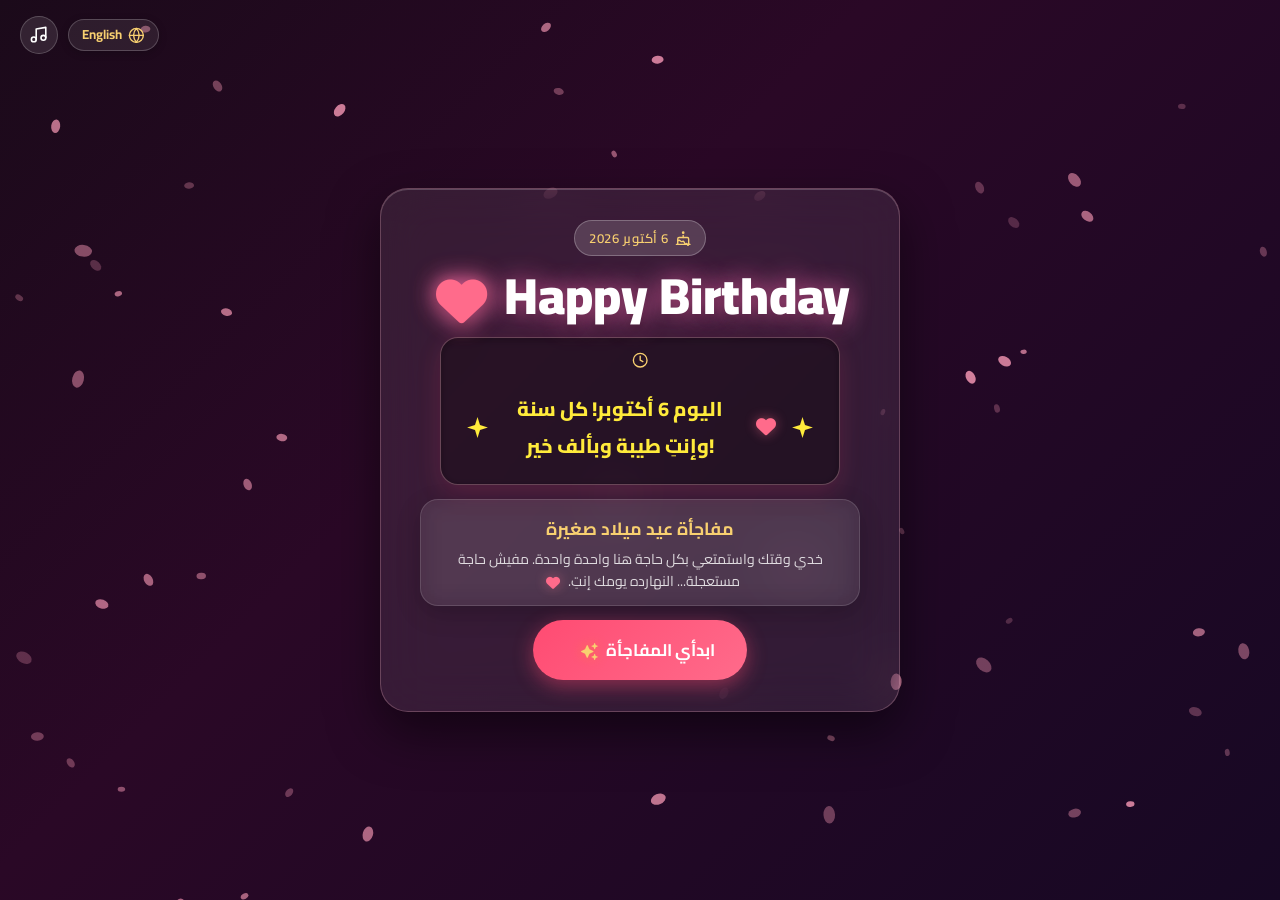
==== commit 6227cc60: "feat: add .nojekyll for GitHub Pages and sync card artwork in root index.html" ====
--- a/index.html
+++ b/index.html
@@ -163,20 +163,40 @@
                             <!-- FACE 1: COVER (Cartoon Artwork - Shown First) -->
                             <div class="card-face card-face-cover">
                                 <div class="card-cover-inner">
-                                    <div class="card-artwork-frame" id="cardArtworkFrame">
-                                        <img src="images/rou_birthday_card.jpg" alt="Happy Birthday روان - 生日快乐"
+                                    <div class="card-cover-header">
+                                        <span class="cover-badge" data-i18n="card_cover_badge">
+                                            <i class="fa-solid fa-sparkles fa-icon-inline fa-sparkle-themed"></i>
+                                            كارت عيد ميلاد • معمول ليكي
+                                        </span>
+                                    </div>
+
+                                    <div class="card-artwork-frame">
+                                        <img src="images/rou_birthday_card.jpg" alt="Happy Birthday Rou - 生日快乐"
                                             class="card-artwork-img" loading="eager" draggable="false">
-                                    </div>
-
-                                    <!-- Action Button below image (replaces old hint text) -->
-                                    <div class="card-cover-action" id="cardFlipHint">
-                                        <button type="button" class="hint-action-btn" id="btnFlipCard"
-                                            aria-label="اضغطي لفتح الرسالة">
-                                            <span class="hint-hand-icon"><i class="fa-solid fa-sparkles"></i></span>
-                                            <span class="hint-text" data-i18n="card_flip_hint">دوسي على الصورة عشان
-                                                تشوفي الرسالة <i class="fa-solid fa-envelope-open-text fa-icon-inline"
-                                                    style="color:var(--accent-rose);"></i></span>
-                                        </button>
+
+                                        <!-- Interactive Hint Overlay (Visible until first click) -->
+                                        <div class="card-hint-overlay" id="cardFlipHint">
+                                            <div class="hint-content-pill">
+                                                <span class="hint-hand-icon"><i
+                                                        class="fa-solid fa-envelope-open-text"></i></span>
+                                                <span class="hint-text" data-i18n="card_flip_hint">دوسي على الصورة عشان
+                                                    تشوفي الرسالة <i
+                                                        class="fa-solid fa-envelope-open-text fa-icon-inline"
+                                                        style="color:var(--accent-rose);"></i></span>
+                                            </div>
+                                        </div>
+
+                                        <!-- Corner Flip Cue -->
+                                        <div class="corner-flip-cue" aria-hidden="true" title="Flip Card">
+                                            <i class="fa-solid fa-arrow-rotate-right"></i>
+                                        </div>
+                                    </div>
+
+                                    <div class="card-cover-footer">
+                                        <span class="cover-hint-subtext" data-i18n="card_cover_hint_subtext">
+                                            <i class="fa-solid fa-sparkles fa-icon-inline fa-sparkle-themed"></i> اضغطي
+                                            على الكارت لفتحه وقراءة الرسالة
+                                        </span>
                                     </div>
                                 </div>
                             </div>
@@ -197,8 +217,9 @@
                                         <p data-i18n="letter_p3">أتمنى السنة الجديدة تكون أهدى، وأخف، وفيها حاجات كتير
                                             تفرحك وتخليكي فخورة بإنجازاتك وبكل اللي بتعمليه.</p>
                                         <p data-i18n="letter_p4">وأتمنى الأيام الجاية يكون فيها حاجات كتير نفسك فيها،
-                                            سواء في شغلك، دراستك، أو أي حاجة جديدة نفسك تجربيها.<br><br>خلي السنة دي سنة
-                                            تقربي فيها أكتر من الحاجات اللي بتحبيها، ومن الحاجات اللي نفسك توصليلها.</p>
+                                            سواء في شغلك، دراستك، السفر، أو أي حاجة جديدة نفسك تجربيها.<br><br>خلي السنة
+                                            دي سنة تقربي فيها أكتر من الحاجات اللي بتحبيها، ومن الحاجات اللي نفسك
+                                            توصليلها.</p>
                                         <p data-i18n="letter_p5">أتمنى يومك يكون على قد ما تستاهلي وأحلى.</p>
                                     </div>
                                     <div class="letter-footer">
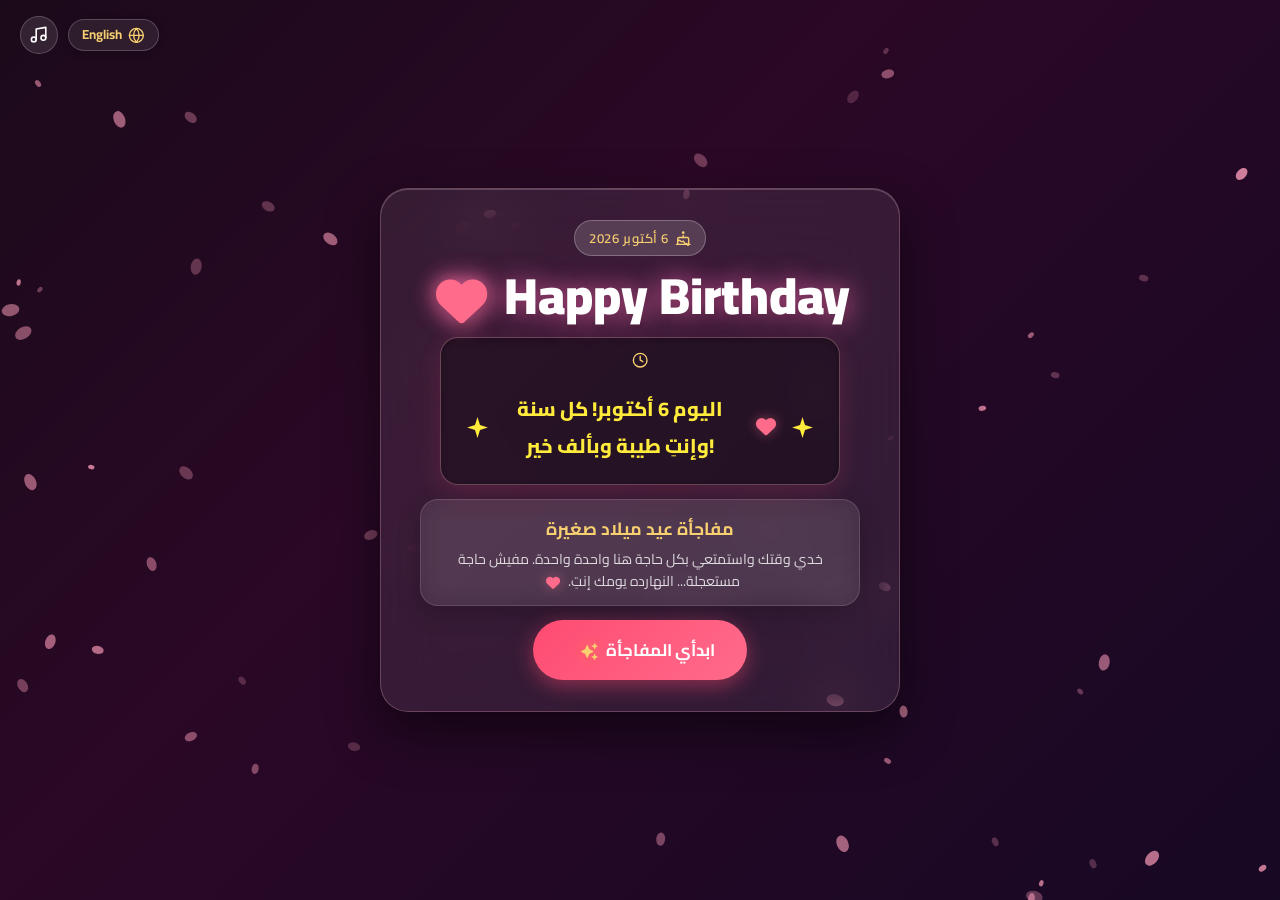
==== commit 2624e40c: "feat: personalize letter header to 'To Rowan,' and 'لروان،'" ====
--- a/index.html
+++ b/index.html
@@ -206,7 +206,7 @@
                                 <div class="parchment-letter">
                                     <div class="letter-header">
                                         <span class="letter-date" data-i18n="letter_date">October 6, 2026</span>
-                                        <h2 class="letter-salutation" data-i18n="letter_salutation">إلى روان،</h2>
+                                        <h2 class="letter-salutation" data-i18n="letter_salutation">لروان،</h2>
                                     </div>
                                     <div class="letter-body">
                                         <p class="letter-intro" data-i18n="letter_p1">كل سنة وإنتِ طيبة <i
